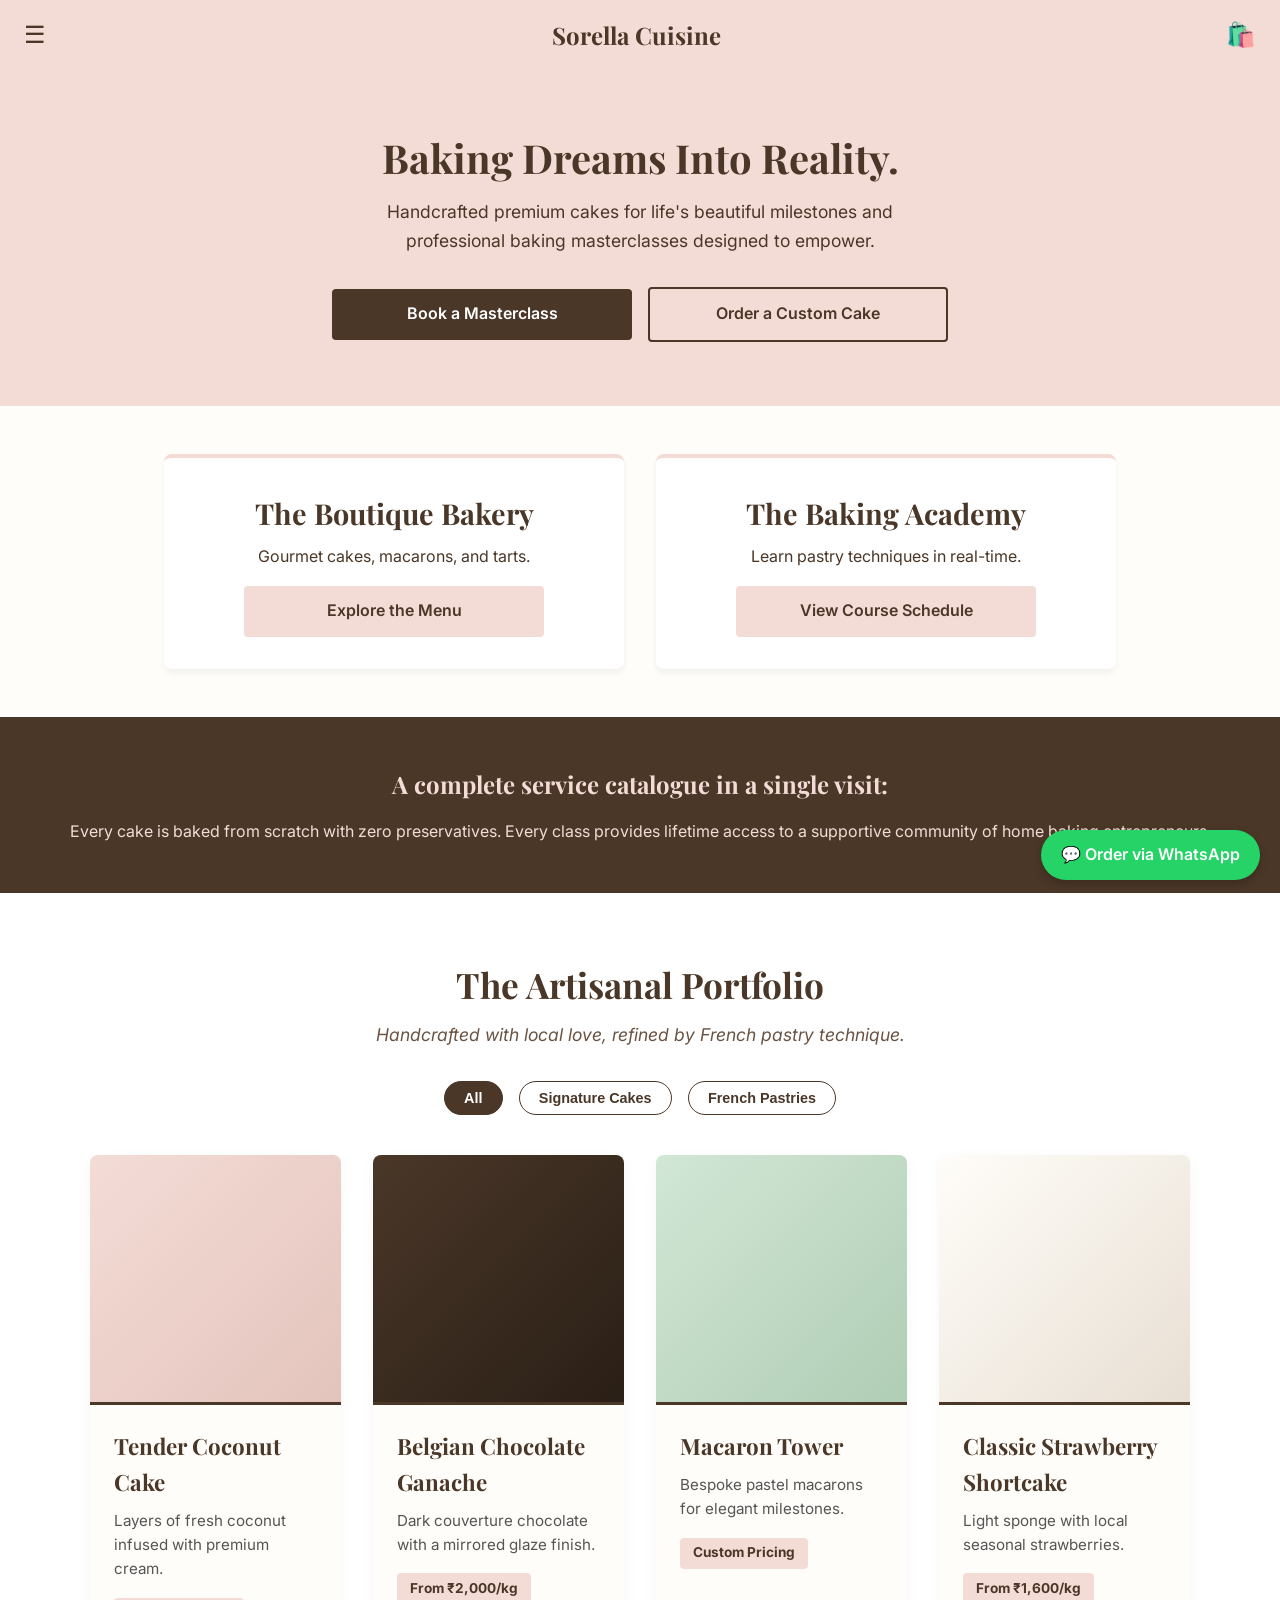
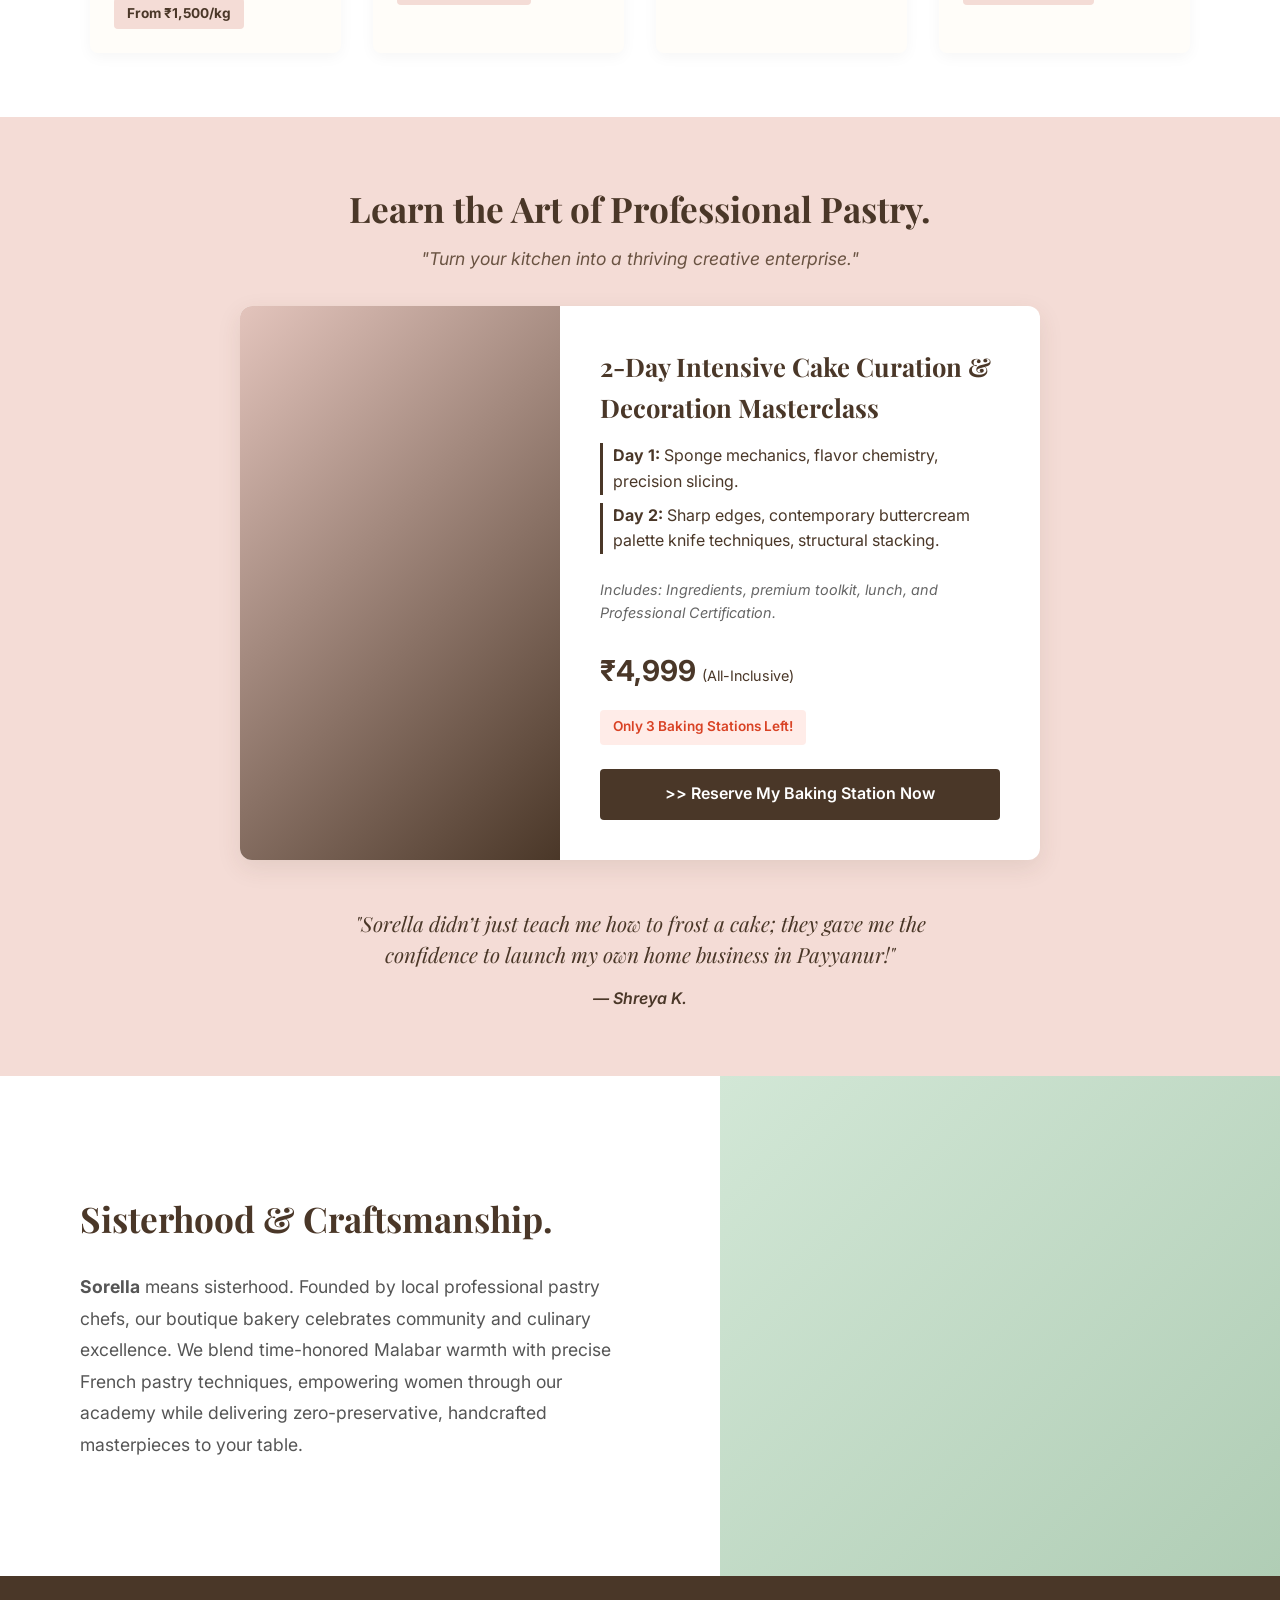
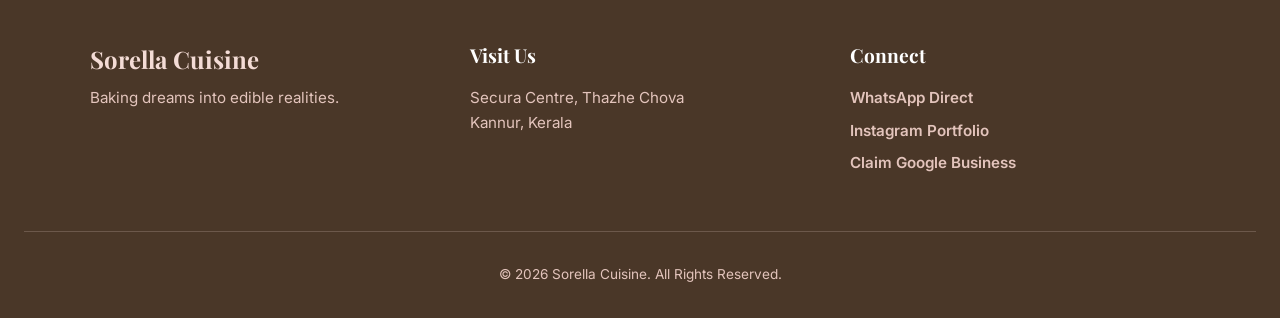
==== index.html @ dd189ff2 "Footer added MVP checkpoint" ====
<!DOCTYPE html>
<html lang="en">
<head>
    <meta charset="UTF-8">
    <meta name="viewport" content="width=device-width, initial-scale=1.0">
    <title>Sorella Cuisine | Artisanal Bakery & Baking Academy Pazhangadi</title>
    <meta name="description" content="Indulge in premium, custom-designed celebration cakes and French pastries handcrafted in Pazhangadi. Join our certified, hands-on baking masterclasses today.">
    
    <link rel="preconnect" href="https://fonts.googleapis.com">
    <link rel="preconnect" href="https://fonts.gstatic.com" crossorigin>
    <link href="https://fonts.googleapis.com/css2?family=Inter:wght@400;500&family=Playfair+Display:wght@600;700&display=swap" rel="stylesheet">
    
    <link rel="stylesheet" href="style.css">
</head>
<body>

    <header class="site-header">
        <button class="hamburger" id="mobile-menu-btn">☰</button>
        <div class="logo">Sorella Cuisine</div>
        <button class="cart-btn">🛍️</button>
    </header>

    <nav class="mobile-nav" id="mobile-nav">
        <ul>
            <li><a href="#">Home</a></li>
            <li><a href="#">The Boutique Bakery</a></li>
            <li><a href="#">The Baking Academy</a></li>
            <li><a href="#">Our Story</a></li>
            <li><a href="#">Contact</a></li>
        </ul>
    </nav>

    <section class="hero">
        <div class="hero-content">
            <h1>Baking Dreams Into Reality.</h1>
            <p>Handcrafted premium cakes for life's beautiful milestones and professional baking masterclasses designed to empower.</p>
            <div class="hero-actions">
                <a href="https://wa.me/918089119877?text=Hi%20Sorella!%20I_want_to_book_a_Masterclass." target="_blank" class="btn btn-primary">Book a Masterclass</a>
                <a href="https://wa.me/918089119877?text=Hi%20Sorella!%20I_want_to_book_a_cake." target="_blank" class="btn btn-secondary">Order a Custom Cake</a>
            </div>
        </div>
    </section>

    <section class="dual-experience">
        <div class="card bakery-card">
            <h2>The Boutique Bakery</h2>
            <p>Gourmet cakes, macarons, and tarts.</p>
            <a href="#" class="btn btn-card">Explore the Menu</a>
        </div>
        <div class="card academy-card">
            <h2>The Baking Academy</h2>
            <p>Learn pastry techniques in real-time.</p>
            <a href="#" class="btn btn-card">View Course Schedule</a>
        </div>
    </section>

    <section class="value-density">
        <h3>A complete service catalogue in a single visit:</h3>
        <p>Every cake is baked from scratch with zero preservatives. Every class provides lifetime access to a supportive community of home baking entrepreneurs.</p>
    </section>

    <section class="menu-gallery" id="menu">
        <div class="section-header">
            <h2>The Artisanal Portfolio</h2>
            <p>Handcrafted with local love, refined by French pastry technique.</p>
        </div>
        
        <div class="menu-filters">
            <button class="filter-btn active" data-filter="all">All</button>
            <button class="filter-btn" data-filter="signature">Signature Cakes</button>
            <button class="filter-btn" data-filter="pastries">French Pastries</button>
        </div>

        <div class="menu-grid">
            <div class="menu-item" data-category="signature">
                <div class="item-image signature-1"></div>
                <div class="item-details">
                    <h3>Tender Coconut Cake</h3>
                    <p>Layers of fresh coconut infused with premium cream.</p>
                    <span class="price">From ₹1,500/kg</span>
                </div>
            </div>
            <div class="menu-item" data-category="signature">
                <div class="item-image signature-2"></div>
                <div class="item-details">
                    <h3>Belgian Chocolate Ganache</h3>
                    <p>Dark couverture chocolate with a mirrored glaze finish.</p>
                    <span class="price">From ₹2,000/kg</span>
                </div>
            </div>
            <div class="menu-item" data-category="pastries">
                <div class="item-image signature-3"></div>
                <div class="item-details">
                    <h3>Macaron Tower</h3>
                    <p>Bespoke pastel macarons for elegant milestones.</p>
                    <span class="price">Custom Pricing</span>
                </div>
            </div>
            <div class="menu-item" data-category="signature">
                <div class="item-image signature-4"></div>
                <div class="item-details">
                    <h3>Classic Strawberry Shortcake</h3>
                    <p>Light sponge with local seasonal strawberries.</p>
                    <span class="price">From ₹1,600/kg</span>
                </div>
            </div>
        </div>
    </section>

    <section class="academy-registration" id="academy">
        <div class="section-header">
            <h2>Learn the Art of Professional Pastry.</h2>
            <p>"Turn your kitchen into a thriving creative enterprise."</p>
        </div>

        <div class="course-card">
            <div class="course-image"></div>
            <div class="course-content">
                <h3>2-Day Intensive Cake Curation & Decoration Masterclass</h3>
                <ul class="curriculum">
                    <li><strong>Day 1:</strong> Sponge mechanics, flavor chemistry, precision slicing.</li>
                    <li><strong>Day 2:</strong> Sharp edges, contemporary buttercream palette knife techniques, structural stacking.</li>
                </ul>
                <p class="course-includes">Includes: Ingredients, premium toolkit, lunch, and Professional Certification.</p>
                <div class="course-booking">
                    <span class="course-price">₹4,999 <small>(All-Inclusive)</small></span>
                    <span class="urgency-tag">Only 3 Baking Stations Left!</span>
                </div>
                <a href="https://wa.me/918089119877?text=Hi%20Sorella!%20I%20want%20to%20reserve%20my%20baking%20station%20for%20the%20Masterclass." target="_blank" class="btn btn-primary pulse-btn">>> Reserve My Baking Station Now</a>
            </div>
        </div>

        <div class="testimonial-block">
            <blockquote>"Sorella didn’t just teach me how to frost a cake; they gave me the confidence to launch my own home business in Payyanur!"</blockquote>
            <cite>— Shreya K.</cite>
        </div>
    </section>

    <section class="our-story" id="story">
        <div class="story-content">
            <h2>Sisterhood & Craftsmanship.</h2>
            <p><strong>Sorella</strong> means sisterhood. Founded by local professional pastry chefs, our boutique bakery celebrates community and culinary excellence. We blend time-honored Malabar warmth with precise French pastry techniques, empowering women through our academy while delivering zero-preservative, handcrafted masterpieces to your table.</p>
        </div>
        <div class="story-image"></div> 
    </section>

    <footer class="site-footer" id="contact">
        <div class="footer-grid">
            <div class="footer-brand">
                <div class="logo">Sorella Cuisine</div>
                <p>Baking dreams into edible realities.</p>
            </div>
            <div class="footer-contact">
                <h4>Visit Us</h4>
                <p>Secura Centre, Thazhe Chova<br>Kannur, Kerala</p>
            </div>
            <div class="footer-links">
                <h4>Connect</h4>
                <p><a href="https://wa.me/91XXXXXXXXXX?text=Hi%20Sorella" target="_blank">WhatsApp Direct</a></p>
                <p><a href="#">Instagram Portfolio</a></p>
                <p><a href="#">Claim Google Business</a></p>
            </div>
        </div>
        <div class="footer-bottom">
            <p>&copy; 2026 Sorella Cuisine. All Rights Reserved.</p>
        </div>
    </footer>

    <a href="https://wa.me/918089119877?text=Hello%20Sorella,%20I%20have%20an%20inquiry!" class="floating-wa" target="_blank">
    💬 Order via WhatsApp
    </a>

    <script src="script.js"></script>
</body>
</html>
---- style.css ----
/* --- CSS Variables & Reset --- */
:root {
    --blush-pink: #F4DCD6;
    --warm-cocoa: #4A3728;
    --cream-base: #FFFDF9;
    --white: #FFFFFF;
}

* {
    margin: 0;
    padding: 0;
    box-sizing: border-box;
}

body {
    font-family: 'Inter', sans-serif;
    background-color: var(--cream-base);
    color: var(--warm-cocoa);
    line-height: 1.6;
}

h1, h2, h3, .logo {
    font-family: 'Playfair Display', serif;
}

/* --- Header & Navigation --- */
.site-header {
    display: flex;
    justify-content: space-between;
    align-items: center;
    padding: 1rem 1.5rem;
    background-color: var(--blush-pink);
    color: var(--warm-cocoa);
    position: sticky;
    top: 0;
    z-index: 100;
}

.logo {
    font-size: 1.5rem;
    font-weight: 700;
}

button {
    background: none;
    border: none;
    font-size: 1.5rem;
    color: var(--warm-cocoa);
    cursor: pointer;
}

.mobile-nav {
    display: none;
    background-color: var(--cream-base);
    padding: 1rem;
    text-align: center;
}

.mobile-nav.active {
    display: block;
}

.mobile-nav ul {
    list-style: none;
}

.mobile-nav a {
    display: block;
    padding: 0.5rem 0;
    color: var(--warm-cocoa);
    text-decoration: none;
    font-weight: 500;
}

/* --- Hero Section --- */
.hero {
    background-color: var(--blush-pink);
    padding: 4rem 1.5rem;
    text-align: center;
}

.hero h1 {
    font-size: 2.5rem;
    margin-bottom: 1rem;
    line-height: 1.2;
}

.hero p {
    font-size: 1.1rem;
    margin-bottom: 2rem;
    max-width: 600px;
    margin-left: auto;
    margin-right: auto;
}

.hero-actions {
    display: flex;
    flex-direction: column;
    gap: 1rem;
    align-items: center;
}

/* --- Buttons --- */
.btn {
    padding: 0.8rem 1.5rem;
    border-radius: 4px;
    text-decoration: none;
    font-weight: 600;
    transition: all 0.3s ease;
    width: 100%;
    max-width: 300px;
}

.btn-primary {
    background-color: var(--warm-cocoa);
    color: var(--white);
}

.btn-secondary {
    background-color: transparent;
    color: var(--warm-cocoa);
    border: 2px solid var(--warm-cocoa);
}

.btn-card {
    background-color: var(--blush-pink);
    color: var(--warm-cocoa);
    display: inline-block;
    margin-top: 1rem;
}

/* --- Dual Experience Cards --- */
.dual-experience {
    padding: 3rem 1.5rem;
    display: grid;
    grid-template-columns: 1fr;
    gap: 2rem;
}

.card {
    background-color: var(--white);
    padding: 2rem;
    border-radius: 8px;
    text-align: center;
    box-shadow: 0 4px 6px rgba(0,0,0,0.05);
    border-top: 4px solid var(--blush-pink);
}

.card h2 {
    font-size: 1.8rem;
    margin-bottom: 0.5rem;
}

/* --- Value Density --- */
.value-density {
    background-color: var(--warm-cocoa);
    color: var(--blush-pink);
    padding: 3rem 1.5rem;
    text-align: center;
}

.value-density h3 {
    margin-bottom: 1rem;
    font-size: 1.5rem;
}

/* --- Footer --- */
.site-footer {
    text-align: center;
    padding: 2rem 1.5rem;
    background-color: var(--blush-pink);
    font-size: 0.9rem;
}

.site-footer a {
    color: var(--warm-cocoa);
    font-weight: 600;
}

/* --- Desktop Scaling --- */
@media (min-width: 768px) {
    .hero-actions {
        flex-direction: row;
        justify-content: center;
    }
    .dual-experience {
        grid-template-columns: 1fr 1fr;
        max-width: 1000px;
        margin: 0 auto;
    }
}

/* --- Floating WhatsApp Button --- */
.floating-wa {
    position: fixed;
    bottom: 20px;
    right: 20px;
    background-color: #25D366;
    color: var(--white);
    padding: 12px 20px;
    border-radius: 50px;
    text-decoration: none;
    font-weight: 600;
    box-shadow: 0 4px 10px rgba(0,0,0,0.2);
    z-index: 1000;
    transition: transform 0.3s ease;
}

.floating-wa:hover {
    transform: scale(1.05);
}

/* --- Artisanal Menu Gallery --- */
.menu-gallery {
    padding: 4rem 1.5rem;
    background-color: var(--white);
    text-align: center;
}

.section-header h2 {
    font-size: 2.2rem;
    color: var(--warm-cocoa);
    margin-bottom: 0.5rem;
}

.section-header p {
    font-size: 1.1rem;
    margin-bottom: 2rem;
    font-style: italic;
    color: #6a5342; /* Lighter cocoa */
}

/* --- Filter Buttons --- */
.menu-filters {
    display: flex;
    justify-content: center;
    gap: 1rem;
    margin-bottom: 2.5rem;
    flex-wrap: wrap;
}

.filter-btn {
    padding: 0.5rem 1.2rem;
    border: 1px solid var(--warm-cocoa);
    border-radius: 20px;
    background: transparent;
    font-size: 0.9rem;
    font-weight: 600;
    transition: all 0.3s ease;
}

.filter-btn.active, .filter-btn:hover {
    background-color: var(--warm-cocoa);
    color: var(--white);
}

/* --- Menu Grid --- */
.menu-grid {
    display: grid;
    grid-template-columns: 1fr;
    gap: 2rem;
    max-width: 1100px;
    margin: 0 auto;
}

.menu-item {
    background-color: var(--cream-base);
    border-radius: 8px;
    overflow: hidden;
    box-shadow: 0 4px 15px rgba(0,0,0,0.04);
    transition: transform 0.3s ease;
    text-align: left;
}

.menu-item:hover {
    transform: translateY(-5px);
}

/* Placeholder Image Blocks (To be replaced with real images later) */
.item-image {
    width: 100%;
    height: 250px;
    background-color: var(--blush-pink);
    border-bottom: 3px solid var(--warm-cocoa);
}

/* Gradient placeholders to simulate premium photography depth */
.signature-1 { background: linear-gradient(135deg, #F4DCD6, #e3c4bc); }
.signature-2 { background: linear-gradient(135deg, #4A3728, #2a1f16); }
.signature-3 { background: linear-gradient(135deg, #D2E7D6, #b0cdb5); }
.signature-4 { background: linear-gradient(135deg, #FFFDF9, #e8dfd3); }

.item-details {
    padding: 1.5rem;
}

.item-details h3 {
    font-size: 1.4rem;
    margin-bottom: 0.5rem;
}

.item-details p {
    font-size: 0.95rem;
    color: #555;
    margin-bottom: 1rem;
    min-height: 45px; /* Aligns pricing tags */
}

.price {
    display: inline-block;
    font-weight: 700;
    color: var(--warm-cocoa);
    background-color: var(--blush-pink);
    padding: 0.3rem 0.8rem;
    border-radius: 4px;
    font-size: 0.85rem;
}

/* --- Desktop Grid Scaling --- */
@media (min-width: 768px) {
    .menu-grid {
        grid-template-columns: repeat(2, 1fr);
    }
}
@media (min-width: 1024px) {
    .menu-grid {
        grid-template-columns: repeat(4, 1fr);
    }
}

/* --- Baking Academy Section --- */
.academy-registration {
    padding: 4rem 1.5rem;
    background-color: var(--blush-pink);
    text-align: center;
}

.course-card {
    background-color: var(--white);
    border-radius: 12px;
    overflow: hidden;
    max-width: 800px;
    margin: 0 auto 3rem auto;
    box-shadow: 0 8px 25px rgba(74, 55, 40, 0.1);
    text-align: left;
}

.course-image {
    width: 100%;
    height: 300px;
    background: linear-gradient(135deg, #e3c4bc, #4A3728);
}

.course-content {
    padding: 2.5rem;
}

.course-content h3 {
    font-size: 1.6rem;
    margin-bottom: 1rem;
    color: var(--warm-cocoa);
}

.curriculum {
    list-style-type: none;
    margin-bottom: 1.5rem;
}

.curriculum li {
    margin-bottom: 0.5rem;
    font-size: 1rem;
    border-left: 3px solid var(--warm-cocoa);
    padding-left: 10px;
}

.course-includes {
    font-size: 0.9rem;
    color: #666;
    margin-bottom: 1.5rem;
    font-style: italic;
}

.course-booking {
    display: flex;
    flex-wrap: wrap;
    justify-content: space-between;
    align-items: center;
    margin-bottom: 1.5rem;
    gap: 1rem;
}

.course-price {
    font-size: 1.8rem;
    font-weight: 700;
    color: var(--warm-cocoa);
}

.course-price small {
    font-size: 0.9rem;
    font-weight: 400;
}

.urgency-tag {
    background-color: #ffece8;
    color: #d94325;
    padding: 0.4rem 0.8rem;
    border-radius: 4px;
    font-weight: 600;
    font-size: 0.85rem;
}

/* Pulsing CTA Button */
.pulse-btn {
    display: block;
    text-align: center;
    max-width: 100%;
    animation: pulse 2s infinite;
}

@keyframes pulse {
    0% { transform: scale(1); box-shadow: 0 0 0 0 rgba(74, 55, 40, 0.4); }
    70% { transform: scale(1.02); box-shadow: 0 0 0 10px rgba(74, 55, 40, 0); }
    100% { transform: scale(1); box-shadow: 0 0 0 0 rgba(74, 55, 40, 0); }
}

/* Testimonial */
.testimonial-block {
    max-width: 600px;
    margin: 0 auto;
}

.testimonial-block blockquote {
    font-family: 'Playfair Display', serif;
    font-size: 1.3rem;
    font-style: italic;
    color: var(--warm-cocoa);
    margin-bottom: 1rem;
    line-height: 1.5;
}

.testimonial-block cite {
    font-weight: 600;
    font-size: 1rem;
}

/* Desktop Scaling */
@media (min-width: 768px) {
    .course-card {
        display: grid;
        grid-template-columns: 1fr 1.5fr;
    }
    .course-image {
        height: 100%;
    }
}

/* --- Our Story Section --- */
.our-story {
    display: flex;
    flex-direction: column;
    background-color: var(--white);
}

.story-content {
    padding: 4rem 1.5rem;
    text-align: center;
}

.story-content h2 {
    font-size: 2.2rem;
    color: var(--warm-cocoa);
    margin-bottom: 1.5rem;
}

.story-content p {
    font-size: 1.1rem;
    color: #555;
    max-width: 600px;
    margin: 0 auto;
    line-height: 1.8;
}

.story-image {
    width: 100%;
    height: 300px;
    /* Sage minimalist hint for contrast */
    background: linear-gradient(135deg, #D2E7D6, #b0cdb5); 
}

/* --- Smart Footer Ecosystem --- */
.site-footer {
    background-color: var(--warm-cocoa);
    color: var(--blush-pink);
    padding: 4rem 1.5rem 2rem 1.5rem;
    text-align: left;
}

.footer-grid {
    display: grid;
    grid-template-columns: 1fr;
    gap: 2.5rem;
    max-width: 1100px;
    margin: 0 auto 3rem auto;
}

.footer-brand .logo {
    color: var(--blush-pink);
    margin-bottom: 0.5rem;
}

.footer-grid h4 {
    font-family: 'Playfair Display', serif;
    font-size: 1.2rem;
    margin-bottom: 1rem;
    color: var(--white);
}

.footer-grid p, .footer-grid a {
    color: #e3c4bc;
    font-size: 0.95rem;
    text-decoration: none;
    margin-bottom: 0.5rem;
    display: block;
}

.footer-grid a:hover {
    color: var(--white);
}

.footer-bottom {
    text-align: center;
    padding-top: 2rem;
    border-top: 1px solid rgba(244, 220, 214, 0.2);
    font-size: 0.85rem;
    color: #e3c4bc;
}

/* --- Desktop Scaling --- */
@media (min-width: 768px) {
    .our-story {
        flex-direction: row;
        align-items: center;
    }
    .story-content {
        flex: 1;
        padding: 5rem;
        text-align: left;
    }
    .story-content p {
        margin: 0;
    }
    .story-image {
        flex: 1;
        height: 500px;
    }
    .footer-grid {
        grid-template-columns: repeat(3, 1fr);
    }
}
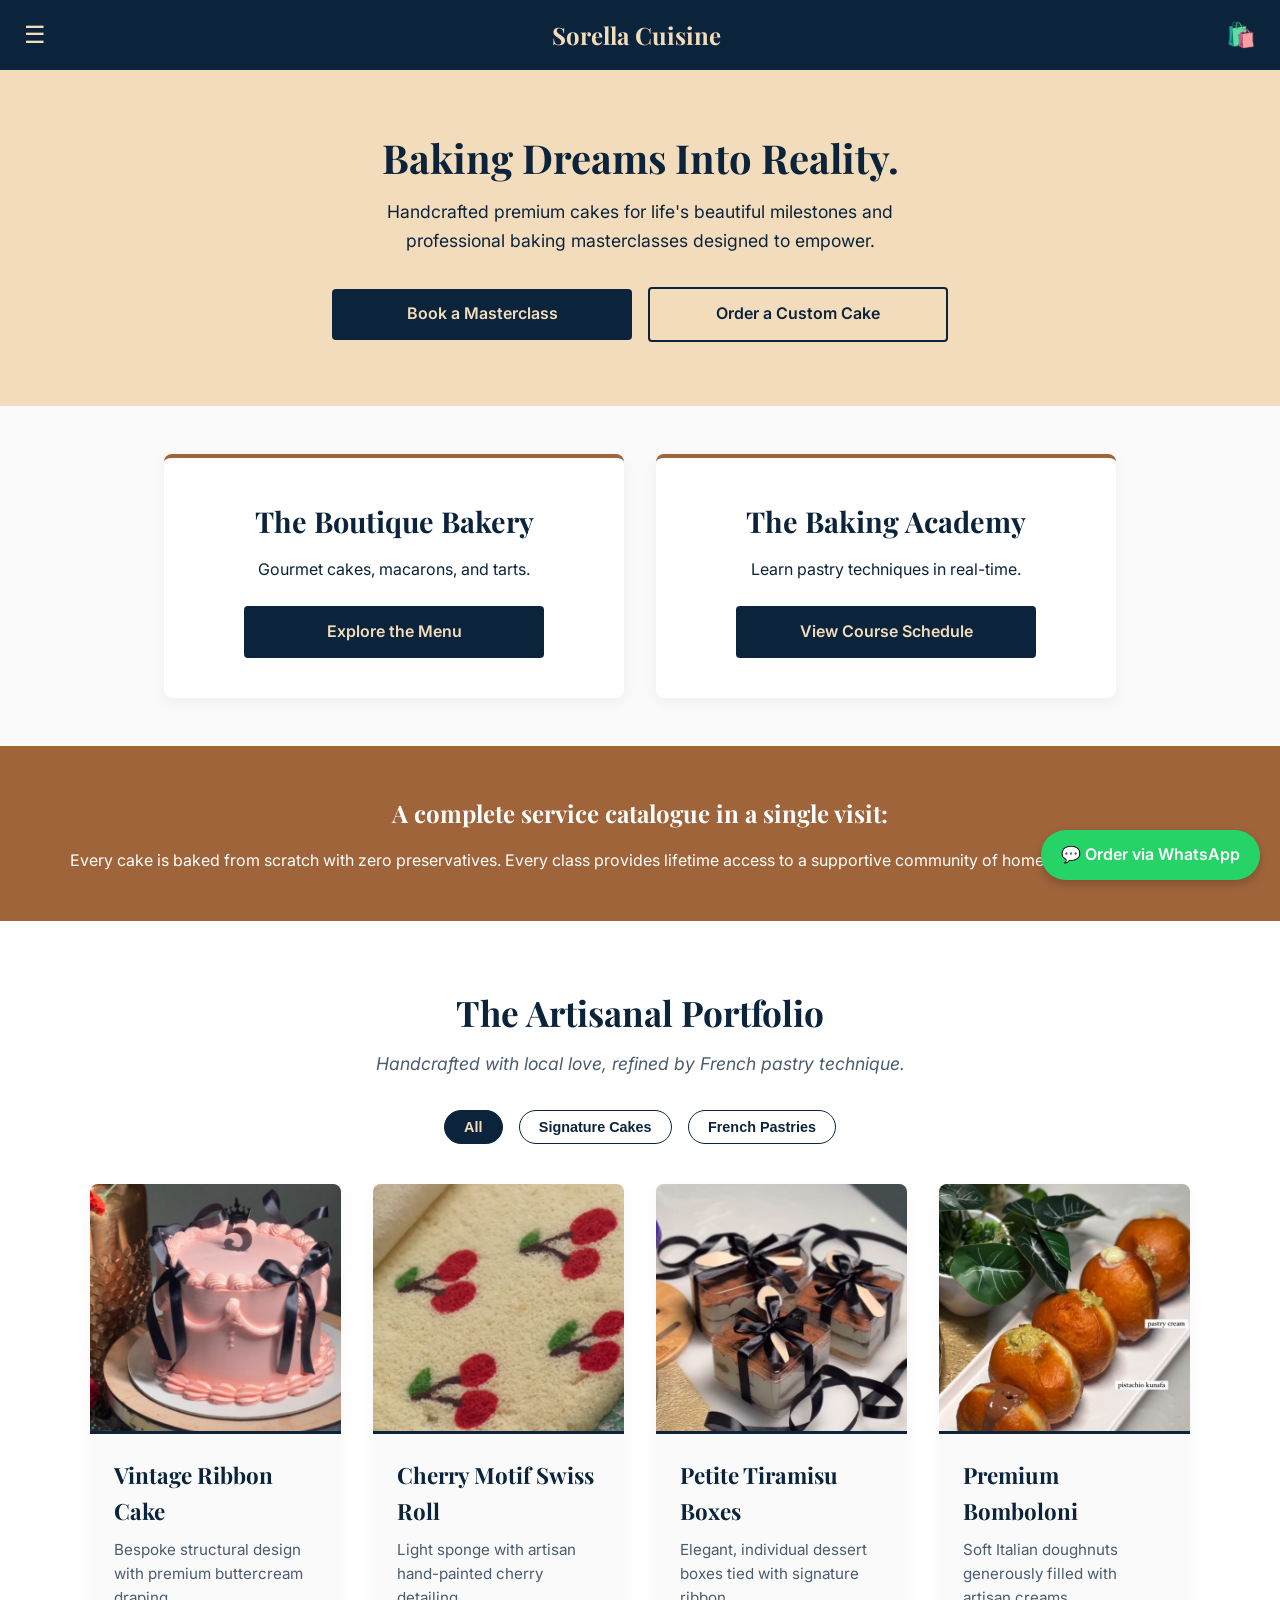
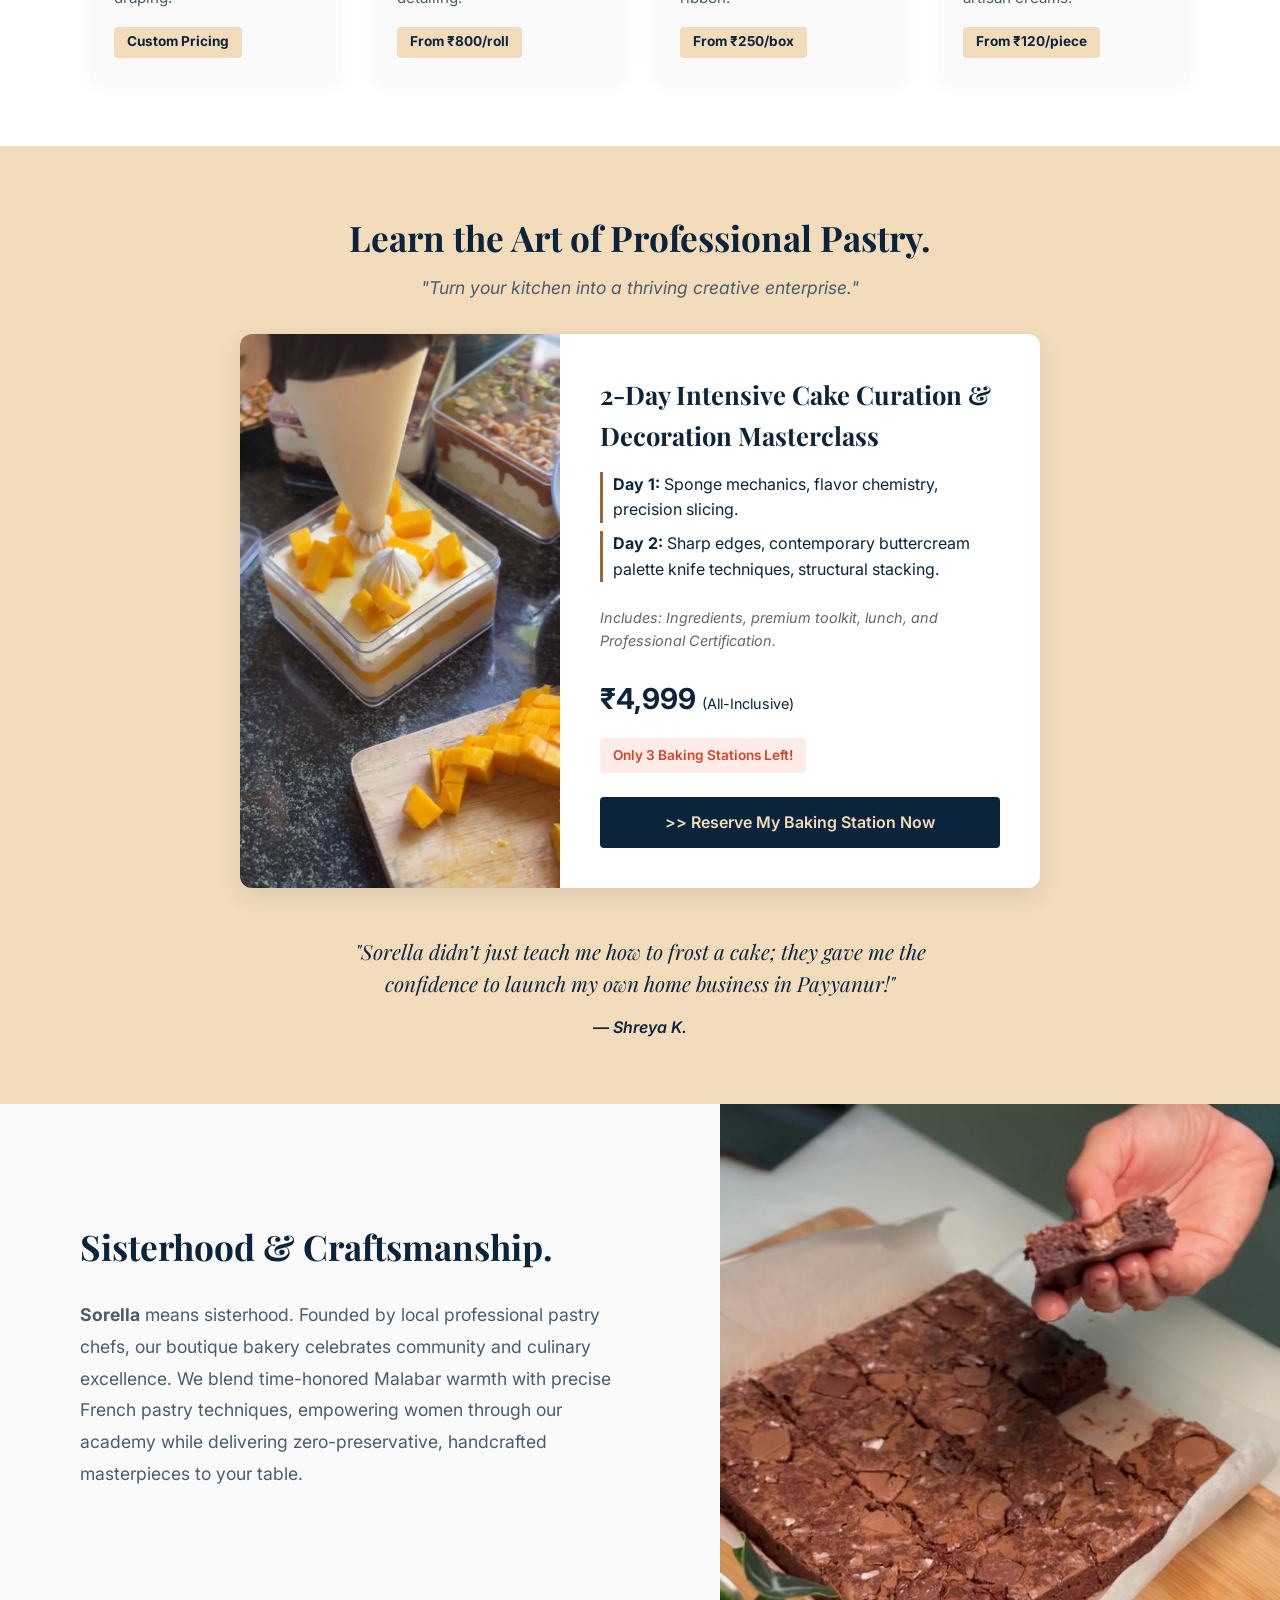
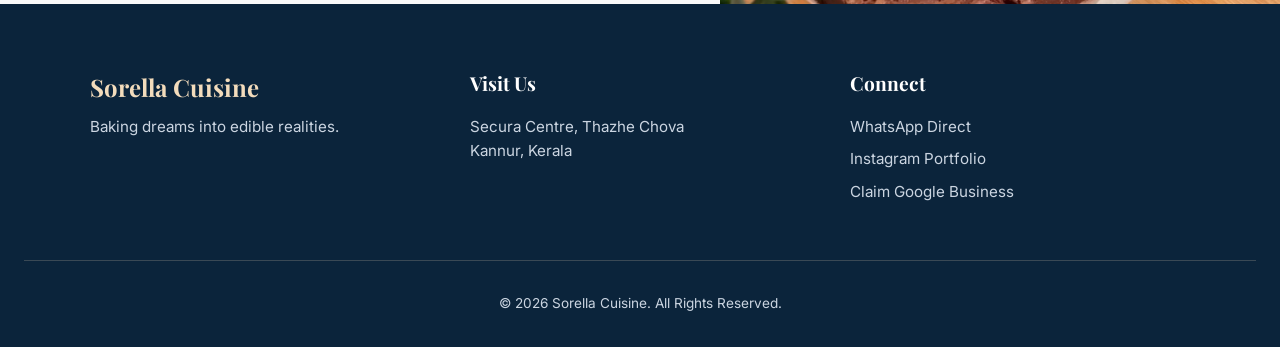
==== commit e40d66bd: "Image integration Actual images for Sorella are integrated now." ====
--- a/index.html
+++ b/index.html
@@ -75,33 +75,33 @@
             <div class="menu-item" data-category="signature">
                 <div class="item-image signature-1"></div>
                 <div class="item-details">
-                    <h3>Tender Coconut Cake</h3>
-                    <p>Layers of fresh coconut infused with premium cream.</p>
-                    <span class="price">From ₹1,500/kg</span>
+                    <h3>Vintage Ribbon Cake</h3>
+                    <p>Bespoke structural design with premium buttercream draping.</p>
+                    <span class="price">Custom Pricing</span>
                 </div>
             </div>
-            <div class="menu-item" data-category="signature">
+            <div class="menu-item" data-category="pastries">
                 <div class="item-image signature-2"></div>
                 <div class="item-details">
-                    <h3>Belgian Chocolate Ganache</h3>
-                    <p>Dark couverture chocolate with a mirrored glaze finish.</p>
-                    <span class="price">From ₹2,000/kg</span>
+                    <h3>Cherry Motif Swiss Roll</h3>
+                    <p>Light sponge with artisan hand-painted cherry detailing.</p>
+                    <span class="price">From ₹800/roll</span>
                 </div>
             </div>
             <div class="menu-item" data-category="pastries">
                 <div class="item-image signature-3"></div>
                 <div class="item-details">
-                    <h3>Macaron Tower</h3>
-                    <p>Bespoke pastel macarons for elegant milestones.</p>
-                    <span class="price">Custom Pricing</span>
+                    <h3>Petite Tiramisu Boxes</h3>
+                    <p>Elegant, individual dessert boxes tied with signature ribbon.</p>
+                    <span class="price">From ₹250/box</span>
                 </div>
             </div>
-            <div class="menu-item" data-category="signature">
+            <div class="menu-item" data-category="pastries">
                 <div class="item-image signature-4"></div>
                 <div class="item-details">
-                    <h3>Classic Strawberry Shortcake</h3>
-                    <p>Light sponge with local seasonal strawberries.</p>
-                    <span class="price">From ₹1,600/kg</span>
+                    <h3>Premium Bomboloni</h3>
+                    <p>Soft Italian doughnuts generously filled with artisan creams.</p>
+                    <span class="price">From ₹120/piece</span>
                 </div>
             </div>
         </div>
--- a/style.css
+++ b/style.css
@@ -1,9 +1,15 @@
+/* ==========================================================
+   SORELLA CUISINE - MVP STYLESHEET
+   Theme: Midnight Navy & Cream (Bespoke Brand Palette)
+   ========================================================== */
+
 /* --- CSS Variables & Reset --- */
 :root {
-    --blush-pink: #F4DCD6;
-    --warm-cocoa: #4A3728;
-    --cream-base: #FFFDF9;
+    --sorella-navy: #0B243B;   
+    --sorella-cream: #F3DCBC;  
+    --cookie-brown: #A0643B;   
     --white: #FFFFFF;
+    --off-white: #FAFAFA;
 }
 
 * {
@@ -14,13 +20,14 @@
 
 body {
     font-family: 'Inter', sans-serif;
-    background-color: var(--cream-base);
-    color: var(--warm-cocoa);
+    background-color: var(--off-white);
+    color: var(--sorella-navy);
     line-height: 1.6;
 }
 
 h1, h2, h3, .logo {
     font-family: 'Playfair Display', serif;
+    color: var(--sorella-navy);
 }
 
 /* --- Header & Navigation --- */
@@ -29,11 +36,16 @@
     justify-content: space-between;
     align-items: center;
     padding: 1rem 1.5rem;
-    background-color: var(--blush-pink);
-    color: var(--warm-cocoa);
+    background-color: var(--sorella-navy);
+    color: var(--sorella-cream);
     position: sticky;
     top: 0;
     z-index: 100;
+}
+
+.site-header .logo, 
+.site-header button {
+    color: var(--sorella-cream);
 }
 
 .logo {
@@ -45,15 +57,15 @@
     background: none;
     border: none;
     font-size: 1.5rem;
-    color: var(--warm-cocoa);
     cursor: pointer;
 }
 
 .mobile-nav {
     display: none;
-    background-color: var(--cream-base);
+    background-color: var(--off-white);
     padding: 1rem;
     text-align: center;
+    box-shadow: 0 4px 6px rgba(0,0,0,0.05);
 }
 
 .mobile-nav.active {
@@ -66,15 +78,16 @@
 
 .mobile-nav a {
     display: block;
-    padding: 0.5rem 0;
-    color: var(--warm-cocoa);
+    padding: 0.8rem 0;
+    color: var(--sorella-navy);
     text-decoration: none;
-    font-weight: 500;
+    font-weight: 600;
 }
 
 /* --- Hero Section --- */
 .hero {
-    background-color: var(--blush-pink);
+    background-color: var(--sorella-cream);
+    color: var(--sorella-navy);
     padding: 4rem 1.5rem;
     text-align: center;
 }
@@ -109,24 +122,24 @@
     transition: all 0.3s ease;
     width: 100%;
     max-width: 300px;
+    display: inline-block;
 }
 
 .btn-primary {
-    background-color: var(--warm-cocoa);
-    color: var(--white);
+    background-color: var(--sorella-navy);
+    color: var(--sorella-cream);
 }
 
 .btn-secondary {
     background-color: transparent;
-    color: var(--warm-cocoa);
-    border: 2px solid var(--warm-cocoa);
+    color: var(--sorella-navy);
+    border: 2px solid var(--sorella-navy);
 }
 
 .btn-card {
-    background-color: var(--blush-pink);
-    color: var(--warm-cocoa);
-    display: inline-block;
-    margin-top: 1rem;
+    background-color: var(--sorella-navy);
+    color: var(--sorella-cream);
+    margin-top: 1.5rem;
 }
 
 /* --- Dual Experience Cards --- */
@@ -135,26 +148,27 @@
     display: grid;
     grid-template-columns: 1fr;
     gap: 2rem;
+    background-color: var(--off-white);
 }
 
 .card {
     background-color: var(--white);
-    padding: 2rem;
+    padding: 2.5rem 1.5rem;
     border-radius: 8px;
     text-align: center;
-    box-shadow: 0 4px 6px rgba(0,0,0,0.05);
-    border-top: 4px solid var(--blush-pink);
+    box-shadow: 0 4px 15px rgba(11, 36, 59, 0.05);
+    border-top: 4px solid var(--cookie-brown);
 }
 
 .card h2 {
     font-size: 1.8rem;
-    margin-bottom: 0.5rem;
+    margin-bottom: 0.8rem;
 }
 
 /* --- Value Density --- */
 .value-density {
-    background-color: var(--warm-cocoa);
-    color: var(--blush-pink);
+    background-color: var(--cookie-brown);
+    color: var(--white);
     padding: 3rem 1.5rem;
     text-align: center;
 }
@@ -162,32 +176,310 @@
 .value-density h3 {
     margin-bottom: 1rem;
     font-size: 1.5rem;
-}
-
-/* --- Footer --- */
+    color: var(--white);
+}
+
+/* --- Artisanal Menu Gallery --- */
+.menu-gallery {
+    padding: 4rem 1.5rem;
+    background-color: var(--white);
+    text-align: center;
+}
+
+.section-header h2 {
+    font-size: 2.2rem;
+    margin-bottom: 0.5rem;
+}
+
+.section-header p {
+    font-size: 1.1rem;
+    margin-bottom: 2rem;
+    font-style: italic;
+    color: #4a5c6e;
+}
+
+/* --- Filter Buttons --- */
+.menu-filters {
+    display: flex;
+    justify-content: center;
+    gap: 1rem;
+    margin-bottom: 2.5rem;
+    flex-wrap: wrap;
+}
+
+.filter-btn {
+    padding: 0.5rem 1.2rem;
+    border: 1px solid var(--sorella-navy);
+    border-radius: 20px;
+    background: transparent;
+    font-size: 0.9rem;
+    font-weight: 600;
+    transition: all 0.3s ease;
+    color: var(--sorella-navy);
+}
+
+.filter-btn.active, .filter-btn:hover {
+    background-color: var(--sorella-navy);
+    color: var(--sorella-cream);
+}
+
+/* --- Menu Grid & Live Asset Integration --- */
+.menu-grid {
+    display: grid;
+    grid-template-columns: 1fr;
+    gap: 2rem;
+    max-width: 1100px;
+    margin: 0 auto;
+}
+
+.menu-item {
+    background-color: var(--off-white);
+    border-radius: 8px;
+    overflow: hidden;
+    box-shadow: 0 4px 15px rgba(0,0,0,0.04);
+    transition: transform 0.3s ease;
+    text-align: left;
+}
+
+.menu-item:hover {
+    transform: translateY(-5px);
+}
+
+/* Base styling for all image containers */
+.item-image, .course-image, .story-image {
+    width: 100%;
+    background-size: cover;
+    background-position: center;
+    background-repeat: no-repeat;
+    background-color: var(--sorella-cream); /* Fallback */
+}
+
+.item-image {
+    height: 250px;
+    border-bottom: 3px solid var(--sorella-navy);
+}
+
+/* Live Image Mappings from 'images' folder */
+.signature-1 { background-image: url('images/cake1.png'); }
+.signature-2 { background-image: url('images/roll.png'); }
+.signature-3 { background-image: url('images/tiramisu.png'); }
+.signature-4 { background-image: url('images/cake2.png'); }
+
+.item-details {
+    padding: 1.5rem;
+}
+
+.item-details h3 {
+    font-size: 1.4rem;
+    margin-bottom: 0.5rem;
+}
+
+.item-details p {
+    font-size: 0.95rem;
+    color: #4a5c6e;
+    margin-bottom: 1rem;
+    min-height: 45px;
+}
+
+.price {
+    display: inline-block;
+    font-weight: 700;
+    color: var(--sorella-navy);
+    background-color: var(--sorella-cream);
+    padding: 0.3rem 0.8rem;
+    border-radius: 4px;
+    font-size: 0.85rem;
+}
+
+/* --- Baking Academy Section --- */
+.academy-registration {
+    padding: 4rem 1.5rem;
+    background-color: var(--sorella-cream);
+    text-align: center;
+}
+
+.course-card {
+    background-color: var(--white);
+    border-radius: 12px;
+    overflow: hidden;
+    max-width: 800px;
+    margin: 0 auto 3rem auto;
+    box-shadow: 0 8px 25px rgba(11, 36, 59, 0.1);
+    text-align: left;
+}
+
+/* Live Academy Action Shot */
+.course-image {
+    height: 300px;
+    background-image: url('images/cake3.png'); 
+}
+
+.course-content {
+    padding: 2.5rem;
+}
+
+.course-content h3 {
+    font-size: 1.6rem;
+    margin-bottom: 1rem;
+}
+
+.curriculum {
+    list-style-type: none;
+    margin-bottom: 1.5rem;
+}
+
+.curriculum li {
+    margin-bottom: 0.5rem;
+    font-size: 1rem;
+    border-left: 3px solid var(--cookie-brown);
+    padding-left: 10px;
+}
+
+.course-includes {
+    font-size: 0.9rem;
+    color: #666;
+    margin-bottom: 1.5rem;
+    font-style: italic;
+}
+
+.course-booking {
+    display: flex;
+    flex-wrap: wrap;
+    justify-content: space-between;
+    align-items: center;
+    margin-bottom: 1.5rem;
+    gap: 1rem;
+}
+
+.course-price {
+    font-size: 1.8rem;
+    font-weight: 700;
+}
+
+.course-price small {
+    font-size: 0.9rem;
+    font-weight: 400;
+}
+
+.urgency-tag {
+    background-color: #ffece8;
+    color: #d94325;
+    padding: 0.4rem 0.8rem;
+    border-radius: 4px;
+    font-weight: 600;
+    font-size: 0.85rem;
+}
+
+/* Pulsing CTA Button */
+.pulse-btn {
+    display: block;
+    text-align: center;
+    max-width: 100%;
+    animation: pulse 2s infinite;
+}
+
+@keyframes pulse {
+    0% { transform: scale(1); box-shadow: 0 0 0 0 rgba(11, 36, 59, 0.4); }
+    70% { transform: scale(1.02); box-shadow: 0 0 0 10px rgba(11, 36, 59, 0); }
+    100% { transform: scale(1); box-shadow: 0 0 0 0 rgba(11, 36, 59, 0); }
+}
+
+/* Testimonial */
+.testimonial-block {
+    max-width: 600px;
+    margin: 0 auto;
+}
+
+.testimonial-block blockquote {
+    font-family: 'Playfair Display', serif;
+    font-size: 1.3rem;
+    font-style: italic;
+    margin-bottom: 1rem;
+    line-height: 1.5;
+}
+
+.testimonial-block cite {
+    font-weight: 600;
+    font-size: 1rem;
+}
+
+/* --- Our Story Section --- */
+.our-story {
+    display: flex;
+    flex-direction: column;
+    background-color: var(--off-white);
+}
+
+.story-content {
+    padding: 4rem 1.5rem;
+    text-align: center;
+}
+
+.story-content h2 {
+    font-size: 2.2rem;
+    margin-bottom: 1.5rem;
+}
+
+.story-content p {
+    font-size: 1.1rem;
+    color: #4a5c6e;
+    max-width: 600px;
+    margin: 0 auto;
+    line-height: 1.8;
+}
+
+/* Live Our Story Hands-on Shot */
+.story-image {
+    height: 300px;
+    background-image: url('images/brownie.png'); 
+}
+
+/* --- Smart Footer Ecosystem --- */
 .site-footer {
-    text-align: center;
-    padding: 2rem 1.5rem;
-    background-color: var(--blush-pink);
-    font-size: 0.9rem;
-}
-
-.site-footer a {
-    color: var(--warm-cocoa);
-    font-weight: 600;
-}
-
-/* --- Desktop Scaling --- */
-@media (min-width: 768px) {
-    .hero-actions {
-        flex-direction: row;
-        justify-content: center;
-    }
-    .dual-experience {
-        grid-template-columns: 1fr 1fr;
-        max-width: 1000px;
-        margin: 0 auto;
-    }
+    background-color: var(--sorella-navy);
+    color: var(--sorella-cream);
+    padding: 4rem 1.5rem 2rem 1.5rem;
+    text-align: left;
+}
+
+.footer-grid {
+    display: grid;
+    grid-template-columns: 1fr;
+    gap: 2.5rem;
+    max-width: 1100px;
+    margin: 0 auto 3rem auto;
+}
+
+.footer-brand .logo {
+    color: var(--sorella-cream);
+    margin-bottom: 0.5rem;
+}
+
+.footer-grid h4 {
+    font-family: 'Playfair Display', serif;
+    font-size: 1.2rem;
+    margin-bottom: 1rem;
+    color: var(--white);
+}
+
+.footer-grid p, .footer-grid a {
+    color: #cbd5e1;
+    font-size: 0.95rem;
+    text-decoration: none;
+    margin-bottom: 0.5rem;
+    display: block;
+}
+
+.footer-grid a:hover {
+    color: var(--sorella-cream);
+}
+
+.footer-bottom {
+    text-align: center;
+    padding-top: 2rem;
+    border-top: 1px solid rgba(243, 220, 188, 0.2);
+    font-size: 0.85rem;
+    color: #cbd5e1;
 }
 
 /* --- Floating WhatsApp Button --- */
@@ -210,241 +502,33 @@
     transform: scale(1.05);
 }
 
-/* --- Artisanal Menu Gallery --- */
-.menu-gallery {
-    padding: 4rem 1.5rem;
-    background-color: var(--white);
-    text-align: center;
-}
-
-.section-header h2 {
-    font-size: 2.2rem;
-    color: var(--warm-cocoa);
-    margin-bottom: 0.5rem;
-}
-
-.section-header p {
-    font-size: 1.1rem;
-    margin-bottom: 2rem;
-    font-style: italic;
-    color: #6a5342; /* Lighter cocoa */
-}
-
-/* --- Filter Buttons --- */
-.menu-filters {
-    display: flex;
-    justify-content: center;
-    gap: 1rem;
-    margin-bottom: 2.5rem;
-    flex-wrap: wrap;
-}
-
-.filter-btn {
-    padding: 0.5rem 1.2rem;
-    border: 1px solid var(--warm-cocoa);
-    border-radius: 20px;
-    background: transparent;
-    font-size: 0.9rem;
-    font-weight: 600;
-    transition: all 0.3s ease;
-}
-
-.filter-btn.active, .filter-btn:hover {
-    background-color: var(--warm-cocoa);
-    color: var(--white);
-}
-
-/* --- Menu Grid --- */
-.menu-grid {
-    display: grid;
-    grid-template-columns: 1fr;
-    gap: 2rem;
-    max-width: 1100px;
-    margin: 0 auto;
-}
-
-.menu-item {
-    background-color: var(--cream-base);
-    border-radius: 8px;
-    overflow: hidden;
-    box-shadow: 0 4px 15px rgba(0,0,0,0.04);
-    transition: transform 0.3s ease;
-    text-align: left;
-}
-
-.menu-item:hover {
-    transform: translateY(-5px);
-}
-
-/* Placeholder Image Blocks (To be replaced with real images later) */
-.item-image {
-    width: 100%;
-    height: 250px;
-    background-color: var(--blush-pink);
-    border-bottom: 3px solid var(--warm-cocoa);
-}
-
-/* Gradient placeholders to simulate premium photography depth */
-.signature-1 { background: linear-gradient(135deg, #F4DCD6, #e3c4bc); }
-.signature-2 { background: linear-gradient(135deg, #4A3728, #2a1f16); }
-.signature-3 { background: linear-gradient(135deg, #D2E7D6, #b0cdb5); }
-.signature-4 { background: linear-gradient(135deg, #FFFDF9, #e8dfd3); }
-
-.item-details {
-    padding: 1.5rem;
-}
-
-.item-details h3 {
-    font-size: 1.4rem;
-    margin-bottom: 0.5rem;
-}
-
-.item-details p {
-    font-size: 0.95rem;
-    color: #555;
-    margin-bottom: 1rem;
-    min-height: 45px; /* Aligns pricing tags */
-}
-
-.price {
-    display: inline-block;
-    font-weight: 700;
-    color: var(--warm-cocoa);
-    background-color: var(--blush-pink);
-    padding: 0.3rem 0.8rem;
-    border-radius: 4px;
-    font-size: 0.85rem;
-}
-
-/* --- Desktop Grid Scaling --- */
+/* --- High-End Scroll Animations --- */
+.fade-in-section {
+    opacity: 0;
+    transform: translateY(20px);
+    transition: opacity 0.8s ease-out, transform 0.8s ease-out;
+    will-change: opacity, transform;
+}
+
+.fade-in-section.is-visible {
+    opacity: 1;
+    transform: none;
+}
+
+/* --- Desktop Scaling Media Queries --- */
 @media (min-width: 768px) {
+    .hero-actions {
+        flex-direction: row;
+        justify-content: center;
+    }
+    .dual-experience {
+        grid-template-columns: 1fr 1fr;
+        max-width: 1000px;
+        margin: 0 auto;
+    }
     .menu-grid {
         grid-template-columns: repeat(2, 1fr);
     }
-}
-@media (min-width: 1024px) {
-    .menu-grid {
-        grid-template-columns: repeat(4, 1fr);
-    }
-}
-
-/* --- Baking Academy Section --- */
-.academy-registration {
-    padding: 4rem 1.5rem;
-    background-color: var(--blush-pink);
-    text-align: center;
-}
-
-.course-card {
-    background-color: var(--white);
-    border-radius: 12px;
-    overflow: hidden;
-    max-width: 800px;
-    margin: 0 auto 3rem auto;
-    box-shadow: 0 8px 25px rgba(74, 55, 40, 0.1);
-    text-align: left;
-}
-
-.course-image {
-    width: 100%;
-    height: 300px;
-    background: linear-gradient(135deg, #e3c4bc, #4A3728);
-}
-
-.course-content {
-    padding: 2.5rem;
-}
-
-.course-content h3 {
-    font-size: 1.6rem;
-    margin-bottom: 1rem;
-    color: var(--warm-cocoa);
-}
-
-.curriculum {
-    list-style-type: none;
-    margin-bottom: 1.5rem;
-}
-
-.curriculum li {
-    margin-bottom: 0.5rem;
-    font-size: 1rem;
-    border-left: 3px solid var(--warm-cocoa);
-    padding-left: 10px;
-}
-
-.course-includes {
-    font-size: 0.9rem;
-    color: #666;
-    margin-bottom: 1.5rem;
-    font-style: italic;
-}
-
-.course-booking {
-    display: flex;
-    flex-wrap: wrap;
-    justify-content: space-between;
-    align-items: center;
-    margin-bottom: 1.5rem;
-    gap: 1rem;
-}
-
-.course-price {
-    font-size: 1.8rem;
-    font-weight: 700;
-    color: var(--warm-cocoa);
-}
-
-.course-price small {
-    font-size: 0.9rem;
-    font-weight: 400;
-}
-
-.urgency-tag {
-    background-color: #ffece8;
-    color: #d94325;
-    padding: 0.4rem 0.8rem;
-    border-radius: 4px;
-    font-weight: 600;
-    font-size: 0.85rem;
-}
-
-/* Pulsing CTA Button */
-.pulse-btn {
-    display: block;
-    text-align: center;
-    max-width: 100%;
-    animation: pulse 2s infinite;
-}
-
-@keyframes pulse {
-    0% { transform: scale(1); box-shadow: 0 0 0 0 rgba(74, 55, 40, 0.4); }
-    70% { transform: scale(1.02); box-shadow: 0 0 0 10px rgba(74, 55, 40, 0); }
-    100% { transform: scale(1); box-shadow: 0 0 0 0 rgba(74, 55, 40, 0); }
-}
-
-/* Testimonial */
-.testimonial-block {
-    max-width: 600px;
-    margin: 0 auto;
-}
-
-.testimonial-block blockquote {
-    font-family: 'Playfair Display', serif;
-    font-size: 1.3rem;
-    font-style: italic;
-    color: var(--warm-cocoa);
-    margin-bottom: 1rem;
-    line-height: 1.5;
-}
-
-.testimonial-block cite {
-    font-weight: 600;
-    font-size: 1rem;
-}
-
-/* Desktop Scaling */
-@media (min-width: 768px) {
     .course-card {
         display: grid;
         grid-template-columns: 1fr 1.5fr;
@@ -452,91 +536,6 @@
     .course-image {
         height: 100%;
     }
-}
-
-/* --- Our Story Section --- */
-.our-story {
-    display: flex;
-    flex-direction: column;
-    background-color: var(--white);
-}
-
-.story-content {
-    padding: 4rem 1.5rem;
-    text-align: center;
-}
-
-.story-content h2 {
-    font-size: 2.2rem;
-    color: var(--warm-cocoa);
-    margin-bottom: 1.5rem;
-}
-
-.story-content p {
-    font-size: 1.1rem;
-    color: #555;
-    max-width: 600px;
-    margin: 0 auto;
-    line-height: 1.8;
-}
-
-.story-image {
-    width: 100%;
-    height: 300px;
-    /* Sage minimalist hint for contrast */
-    background: linear-gradient(135deg, #D2E7D6, #b0cdb5); 
-}
-
-/* --- Smart Footer Ecosystem --- */
-.site-footer {
-    background-color: var(--warm-cocoa);
-    color: var(--blush-pink);
-    padding: 4rem 1.5rem 2rem 1.5rem;
-    text-align: left;
-}
-
-.footer-grid {
-    display: grid;
-    grid-template-columns: 1fr;
-    gap: 2.5rem;
-    max-width: 1100px;
-    margin: 0 auto 3rem auto;
-}
-
-.footer-brand .logo {
-    color: var(--blush-pink);
-    margin-bottom: 0.5rem;
-}
-
-.footer-grid h4 {
-    font-family: 'Playfair Display', serif;
-    font-size: 1.2rem;
-    margin-bottom: 1rem;
-    color: var(--white);
-}
-
-.footer-grid p, .footer-grid a {
-    color: #e3c4bc;
-    font-size: 0.95rem;
-    text-decoration: none;
-    margin-bottom: 0.5rem;
-    display: block;
-}
-
-.footer-grid a:hover {
-    color: var(--white);
-}
-
-.footer-bottom {
-    text-align: center;
-    padding-top: 2rem;
-    border-top: 1px solid rgba(244, 220, 214, 0.2);
-    font-size: 0.85rem;
-    color: #e3c4bc;
-}
-
-/* --- Desktop Scaling --- */
-@media (min-width: 768px) {
     .our-story {
         flex-direction: row;
         align-items: center;
@@ -556,4 +555,10 @@
     .footer-grid {
         grid-template-columns: repeat(3, 1fr);
     }
+}
+
+@media (min-width: 1024px) {
+    .menu-grid {
+        grid-template-columns: repeat(4, 1fr);
+    }
 }
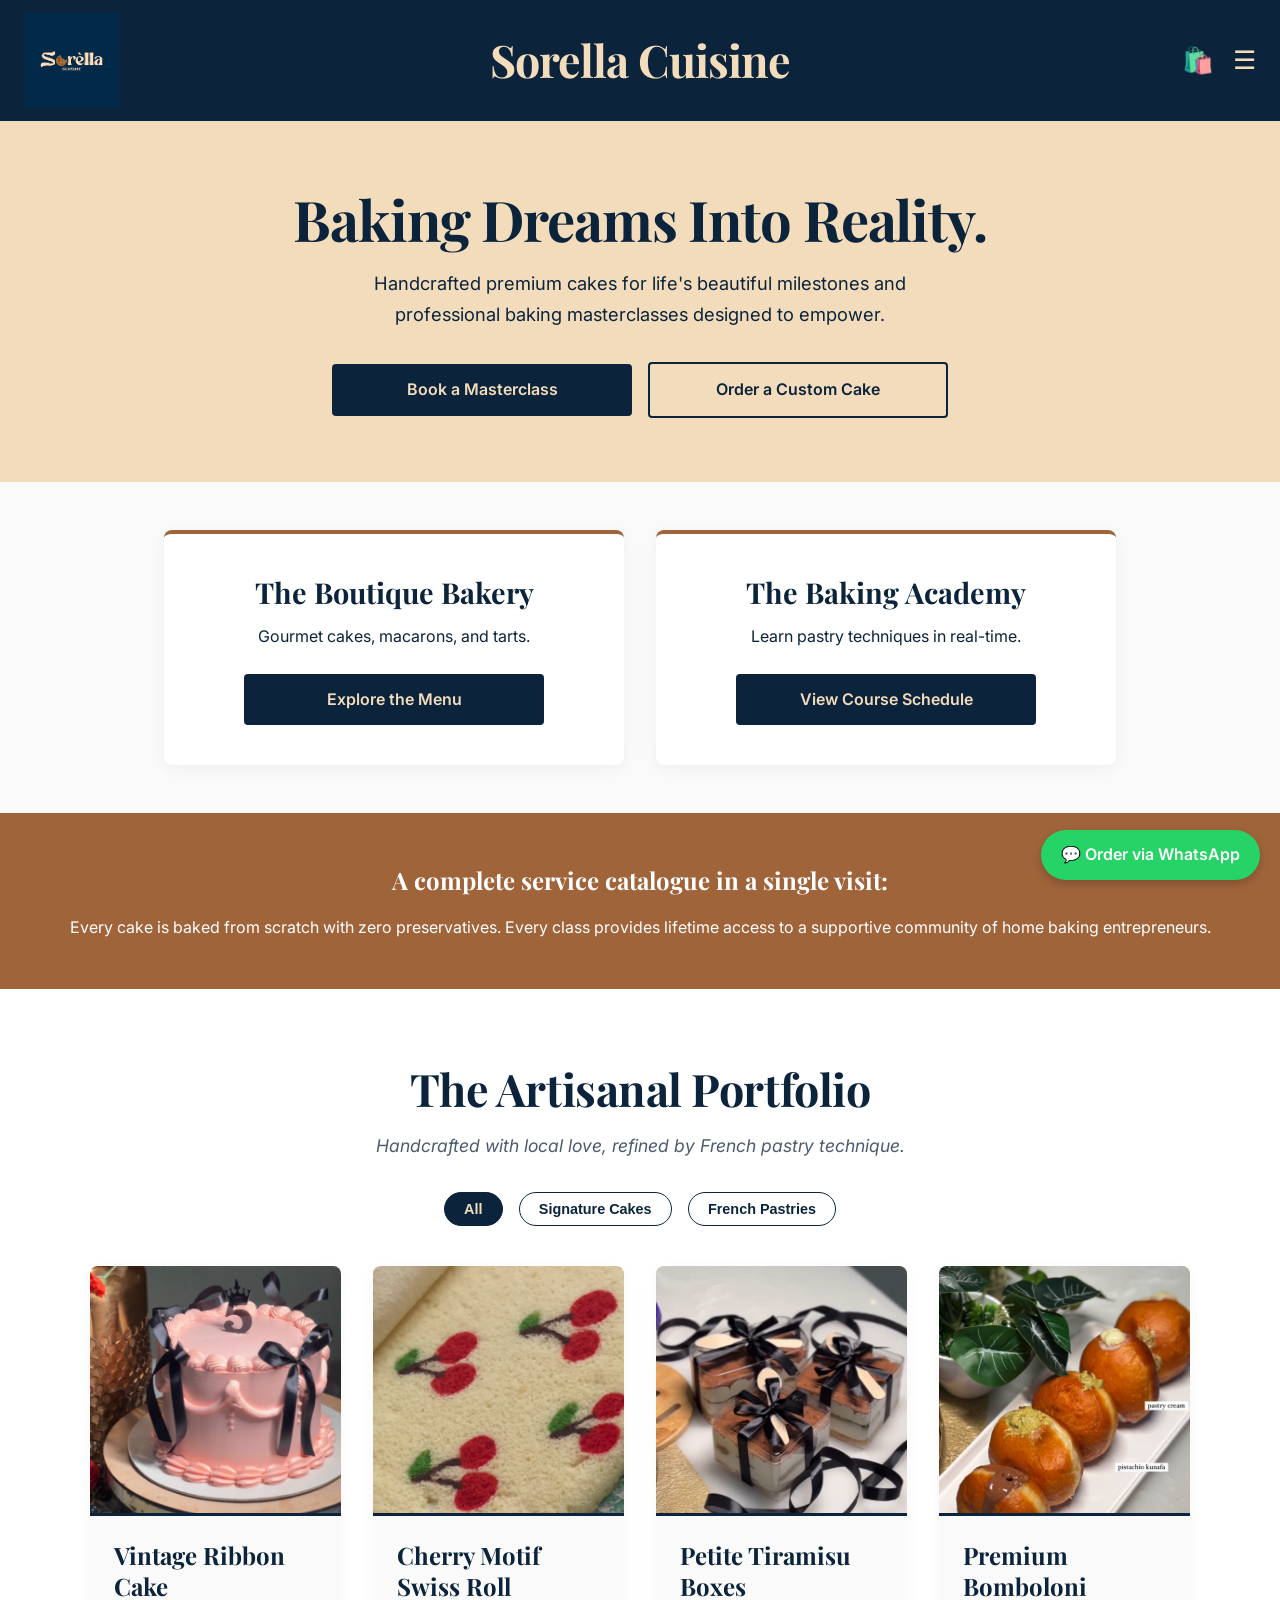
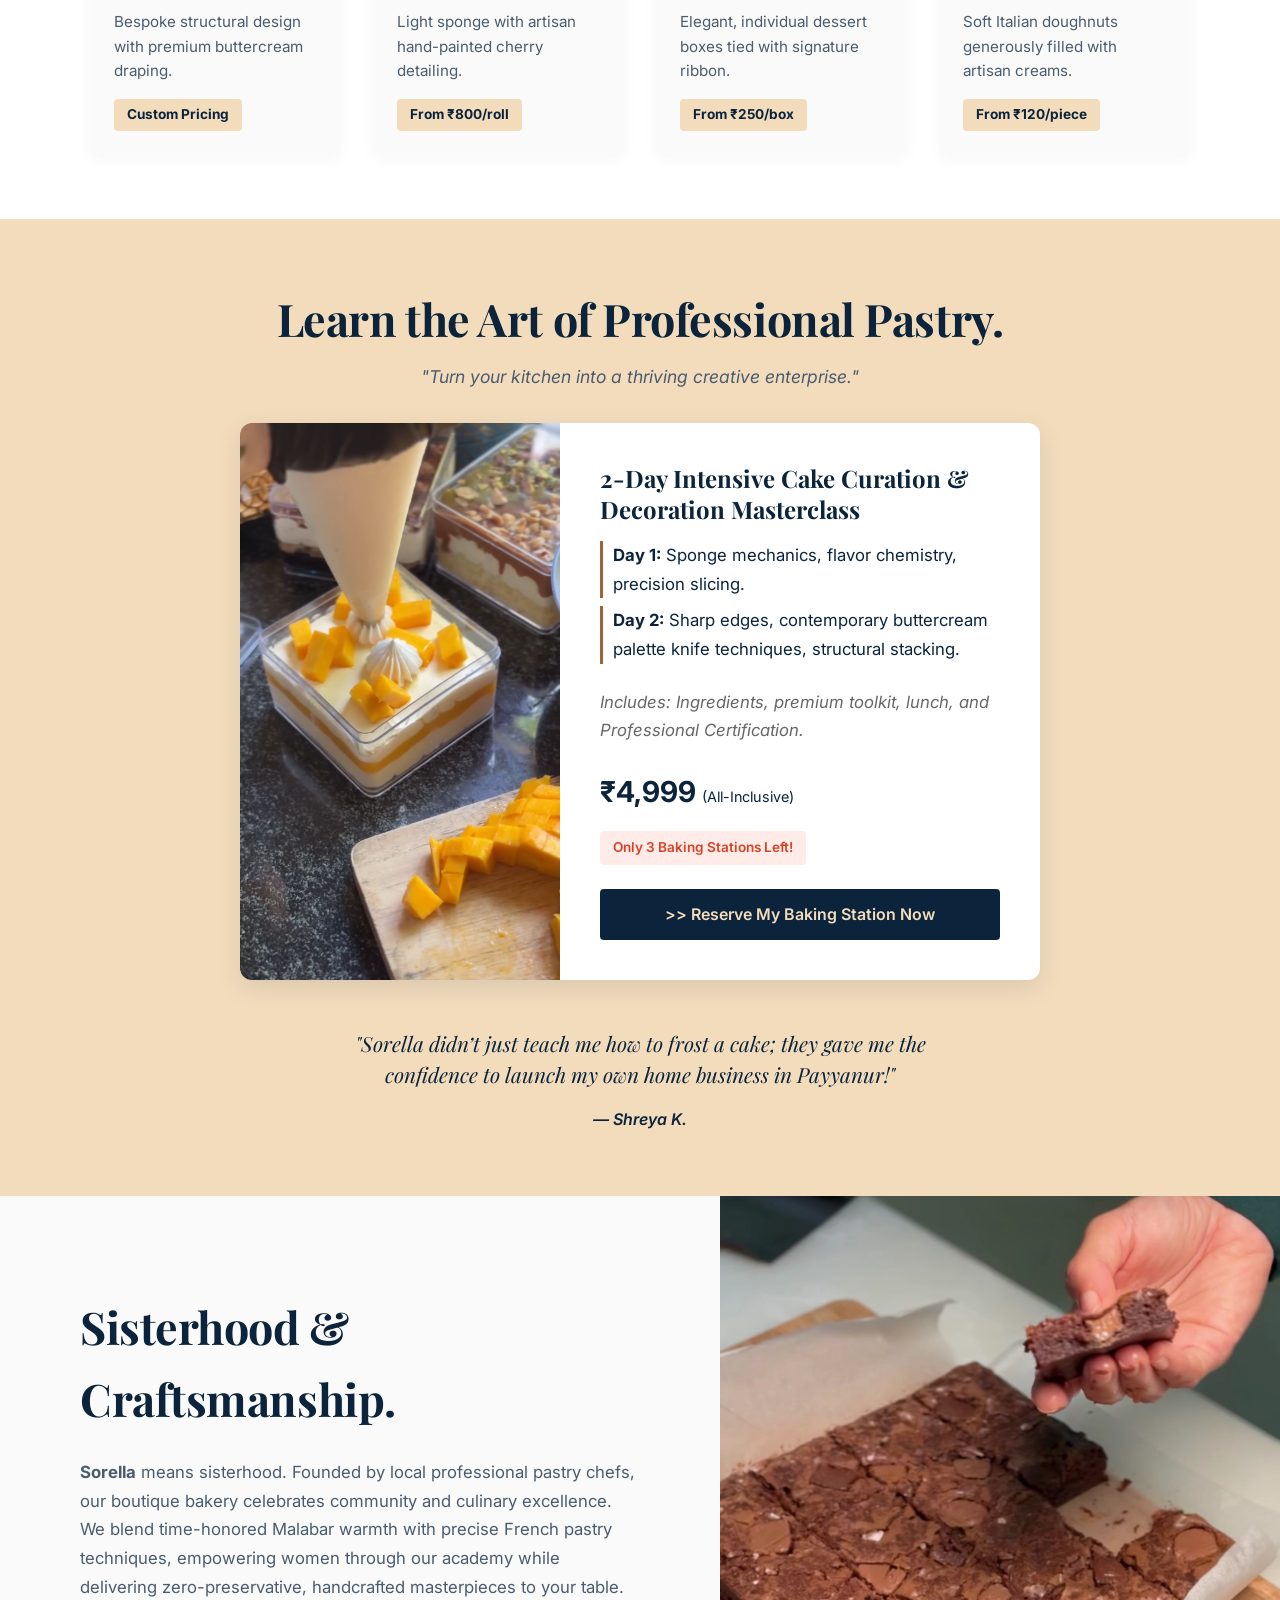
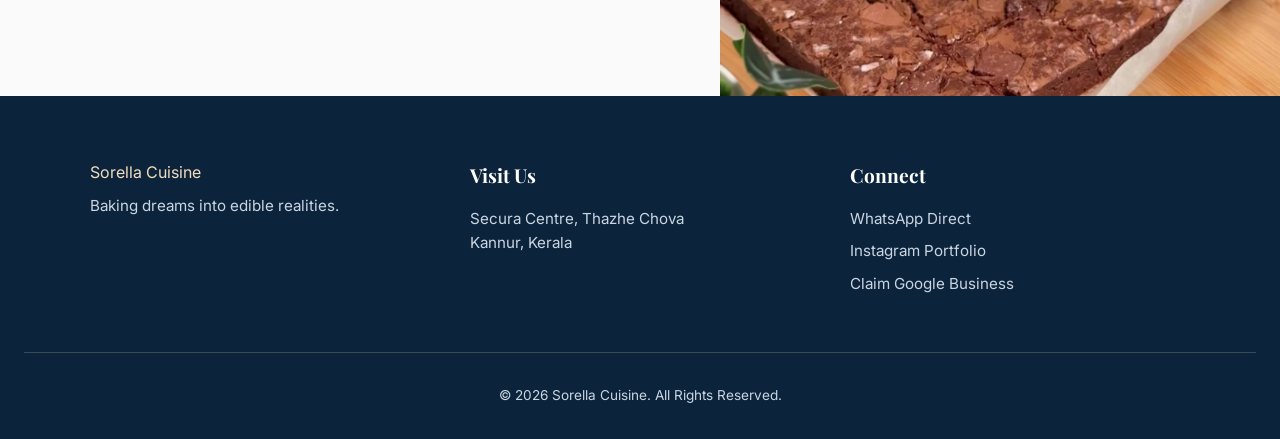
==== commit 702e3ede: "Brand identity Brand logo and format updated." ====
--- a/index.html
+++ b/index.html
@@ -15,9 +15,20 @@
 <body>
 
     <header class="site-header">
-        <button class="hamburger" id="mobile-menu-btn">☰</button>
-        <div class="logo">Sorella Cuisine</div>
-        <button class="cart-btn">🛍️</button>
+        <div class="header-left">
+            <a href="#" class="logo-link">
+                <img src="images/logo.jpg" alt="Sorella Cuisine Logo" class="brand-logo">
+            </a>
+        </div>
+        
+        <div class="header-center">
+            <span class="brand-text">Sorella Cuisine</span>
+        </div>
+        
+        <div class="header-right">
+            <button class="cart-btn">🛍️</button>
+            <button class="hamburger" id="mobile-menu-btn">☰</button>
+        </div>
     </header>
 
     <nav class="mobile-nav" id="mobile-nav">
@@ -156,8 +167,8 @@
             </div>
             <div class="footer-links">
                 <h4>Connect</h4>
-                <p><a href="https://wa.me/91XXXXXXXXXX?text=Hi%20Sorella" target="_blank">WhatsApp Direct</a></p>
-                <p><a href="#">Instagram Portfolio</a></p>
+                <p><a href="https://wa.me/918089119877?text=Hi%20Sorella" target="_blank">WhatsApp Direct</a></p>
+                <p><a href="https://www.instagram.com/sorella_cuisine/" target="_blank" rel="noopener noreferrer">Instagram Portfolio</a></p>
                 <p><a href="#">Claim Google Business</a></p>
             </div>
         </div>
--- a/style.css
+++ b/style.css
@@ -20,22 +20,23 @@
 
 body {
     font-family: 'Inter', sans-serif;
+    font-size: 16px;
     background-color: var(--off-white);
     color: var(--sorella-navy);
     line-height: 1.6;
 }
 
-h1, h2, h3, .logo {
+h1, h2, h3 {
     font-family: 'Playfair Display', serif;
     color: var(--sorella-navy);
 }
 
-/* --- Header & Navigation --- */
+/* --- Header & Navigation (Grid Architecture) --- */
 .site-header {
-    display: flex;
-    justify-content: space-between;
+    display: grid;
+    grid-template-columns: 1fr auto 1fr; /* Centers the middle column */
     align-items: center;
-    padding: 1rem 1.5rem;
+    padding: 0.8rem 1.5rem;
     background-color: var(--sorella-navy);
     color: var(--sorella-cream);
     position: sticky;
@@ -43,23 +44,55 @@
     z-index: 100;
 }
 
-.site-header .logo, 
-.site-header button {
-    color: var(--sorella-cream);
-}
-
-.logo {
-    font-size: 1.5rem;
+.header-left {
+    display: flex;
+    justify-content: flex-start;
+}
+
+.logo-link {
+    display: flex;
+    align-items: center;
+    text-decoration: none;
+}
+
+.brand-logo {
+    height: 95px;
+    width: auto;
+    object-fit: contain;
+    border-radius: 4px;
+}
+
+.header-center {
+    display: flex;
+    justify-content: center;
+    text-align: center;
+}
+
+.brand-text {
+    font-family: 'Playfair Display', serif;
+    font-size: clamp(2.8rem, 4vw, 2.4rem);
     font-weight: 700;
-}
-
-button {
+    color: var(--sorella-cream);
+    letter-spacing: -0.02em;
+    white-space: nowrap;
+}
+
+.header-right {
+    display: flex;
+    justify-content: flex-end;
+    align-items: center;
+    gap: 1.2rem;
+}
+
+.header-right button {
     background: none;
     border: none;
-    font-size: 1.5rem;
+    color: var(--sorella-cream);
+    font-size: 1.6rem;
     cursor: pointer;
 }
 
+/* --- Mobile Navigation --- */
 .mobile-nav {
     display: none;
     background-color: var(--off-white);
@@ -93,17 +126,19 @@
 }
 
 .hero h1 {
-    font-size: 2.5rem;
+    font-size: clamp(2.5rem, 5vw, 3.5rem);
     margin-bottom: 1rem;
     line-height: 1.2;
+    letter-spacing: -0.02em;
 }
 
 .hero p {
-    font-size: 1.1rem;
+    font-size: 1.15rem;
     margin-bottom: 2rem;
     max-width: 600px;
     margin-left: auto;
     margin-right: auto;
+    line-height: 1.7;
 }
 
 .hero-actions {
@@ -163,6 +198,7 @@
 .card h2 {
     font-size: 1.8rem;
     margin-bottom: 0.8rem;
+    line-height: 1.3;
 }
 
 /* --- Value Density --- */
@@ -187,8 +223,9 @@
 }
 
 .section-header h2 {
-    font-size: 2.2rem;
+    font-size: clamp(2.2rem, 4vw, 2.8rem);
     margin-bottom: 0.5rem;
+    letter-spacing: -0.01em;
 }
 
 .section-header p {
@@ -251,7 +288,7 @@
     background-size: cover;
     background-position: center;
     background-repeat: no-repeat;
-    background-color: var(--sorella-cream); /* Fallback */
+    background-color: var(--sorella-cream);
 }
 
 .item-image {
@@ -259,7 +296,7 @@
     border-bottom: 3px solid var(--sorella-navy);
 }
 
-/* Live Image Mappings from 'images' folder */
+/* Live Image Mappings */
 .signature-1 { background-image: url('images/cake1.png'); }
 .signature-2 { background-image: url('images/roll.png'); }
 .signature-3 { background-image: url('images/tiramisu.png'); }
@@ -270,8 +307,9 @@
 }
 
 .item-details h3 {
-    font-size: 1.4rem;
+    font-size: 1.5rem;
     margin-bottom: 0.5rem;
+    line-height: 1.3;
 }
 
 .item-details p {
@@ -308,7 +346,6 @@
     text-align: left;
 }
 
-/* Live Academy Action Shot */
 .course-image {
     height: 300px;
     background-image: url('images/cake3.png'); 
@@ -319,8 +356,9 @@
 }
 
 .course-content h3 {
-    font-size: 1.6rem;
+    font-size: 1.5rem;
     margin-bottom: 1rem;
+    line-height: 1.3;
 }
 
 .curriculum {
@@ -329,14 +367,16 @@
 }
 
 .curriculum li {
+    font-size: 1.05rem;
+    line-height: 1.7;
     margin-bottom: 0.5rem;
-    font-size: 1rem;
     border-left: 3px solid var(--cookie-brown);
     padding-left: 10px;
 }
 
 .course-includes {
-    font-size: 0.9rem;
+    font-size: 1.05rem;
+    line-height: 1.7;
     color: #666;
     margin-bottom: 1.5rem;
     font-style: italic;
@@ -416,19 +456,19 @@
 }
 
 .story-content h2 {
-    font-size: 2.2rem;
+    font-size: clamp(2.2rem, 4vw, 2.8rem);
     margin-bottom: 1.5rem;
+    letter-spacing: -0.01em;
 }
 
 .story-content p {
-    font-size: 1.1rem;
+    font-size: 1.05rem;
+    line-height: 1.7;
     color: #4a5c6e;
     max-width: 600px;
     margin: 0 auto;
-    line-height: 1.8;
-}
-
-/* Live Our Story Hands-on Shot */
+}
+
 .story-image {
     height: 300px;
     background-image: url('images/brownie.png'); 
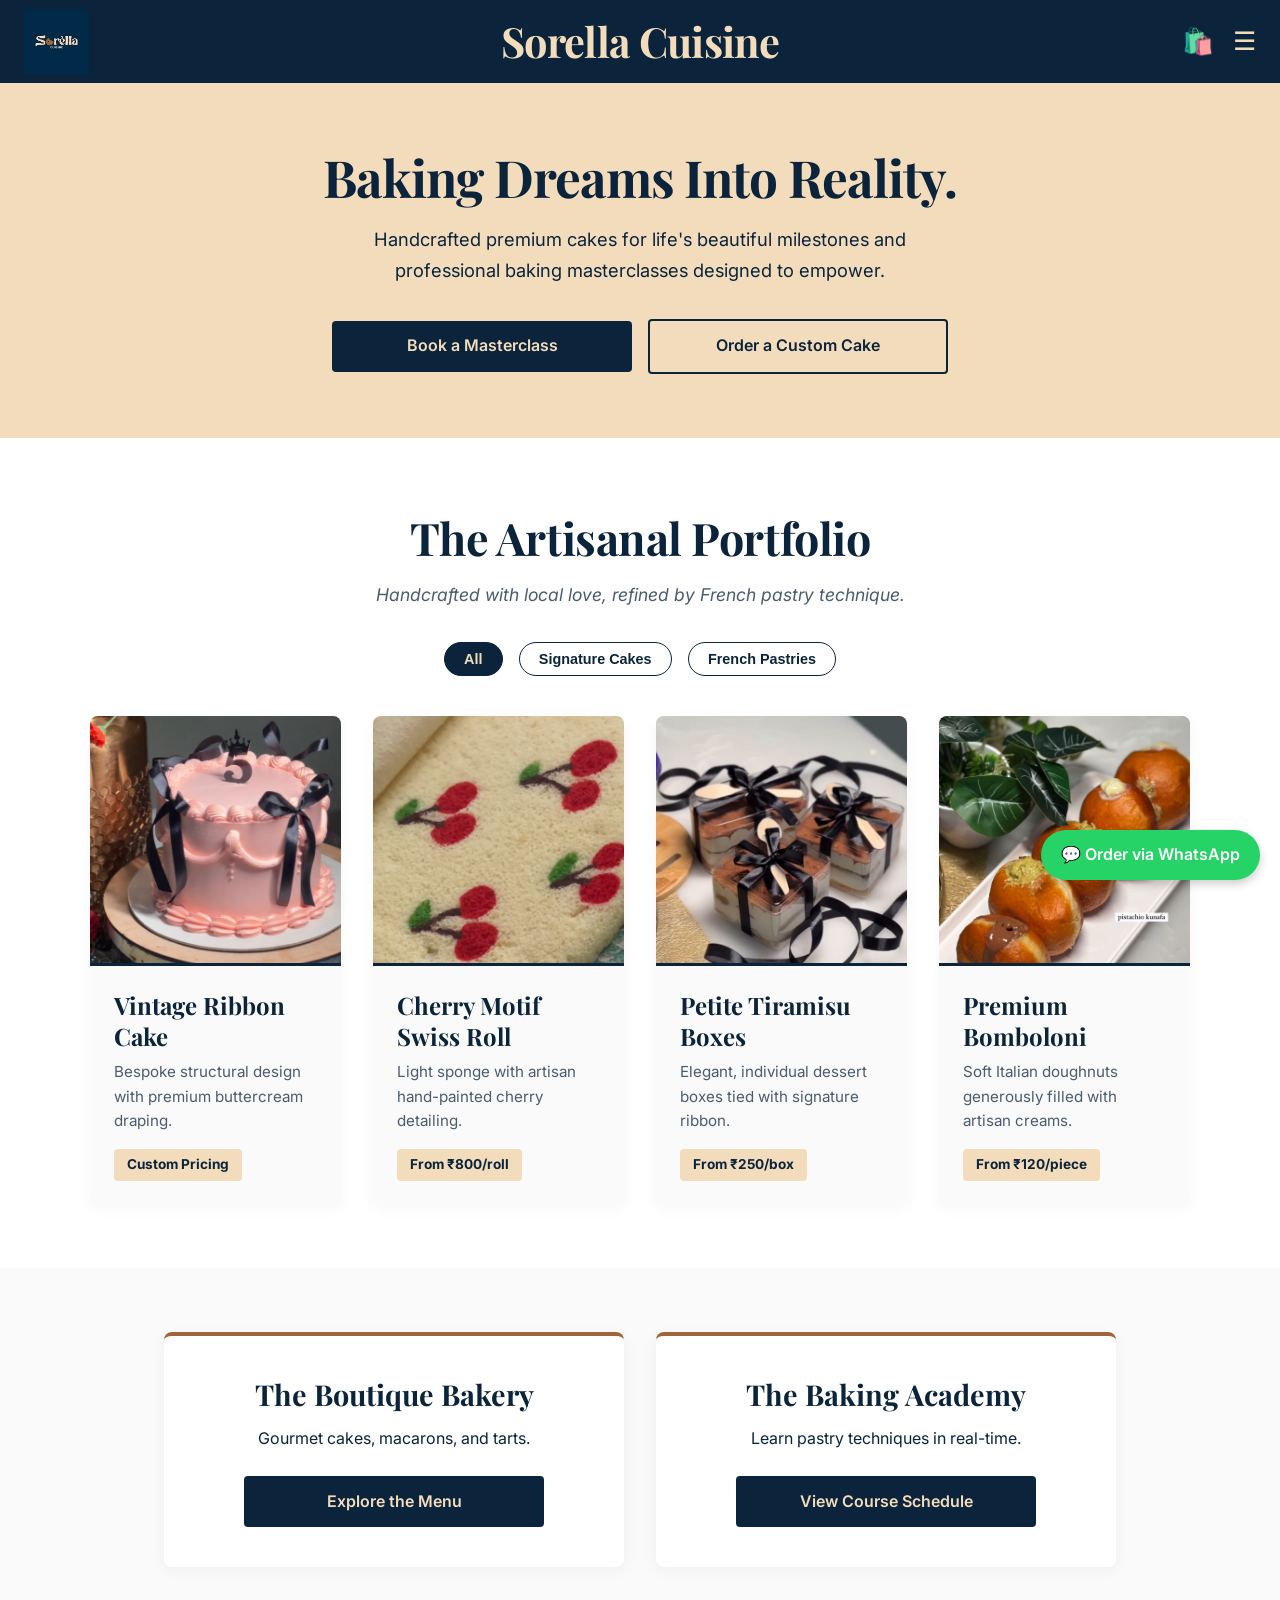
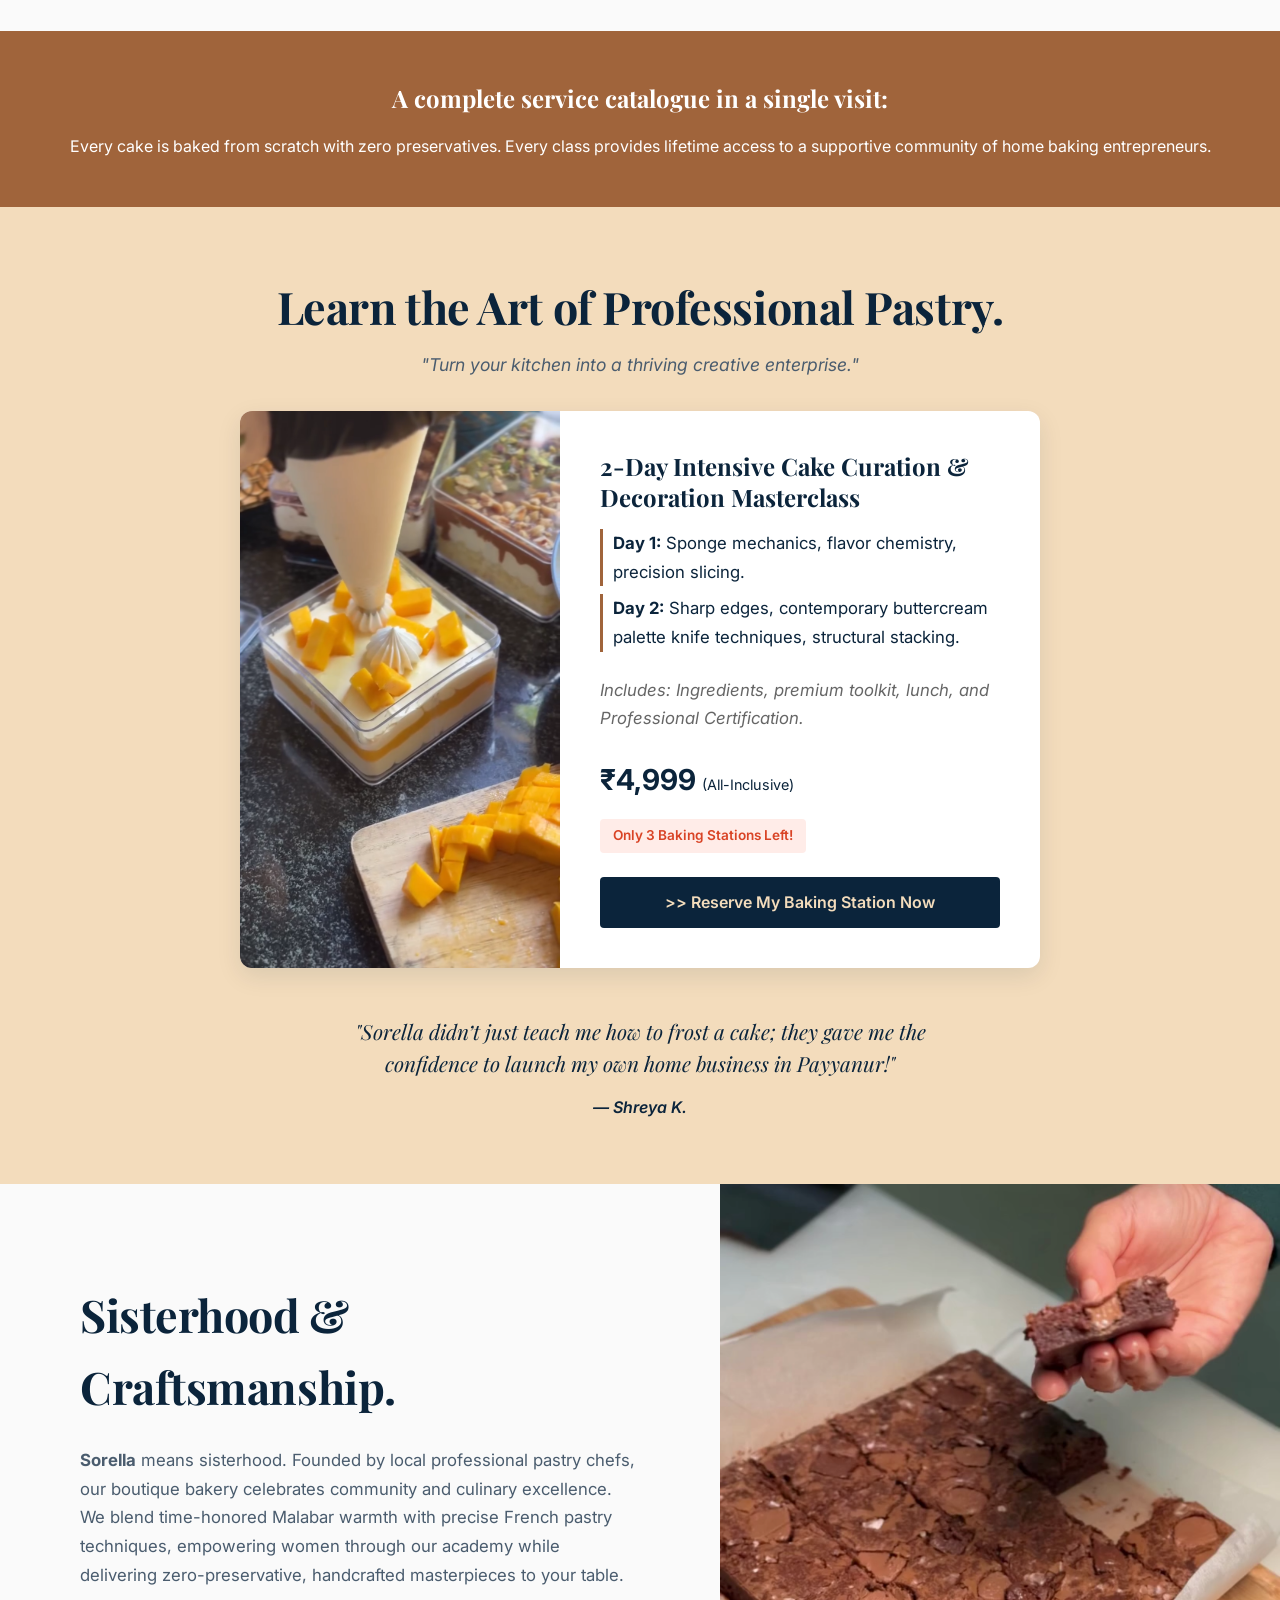
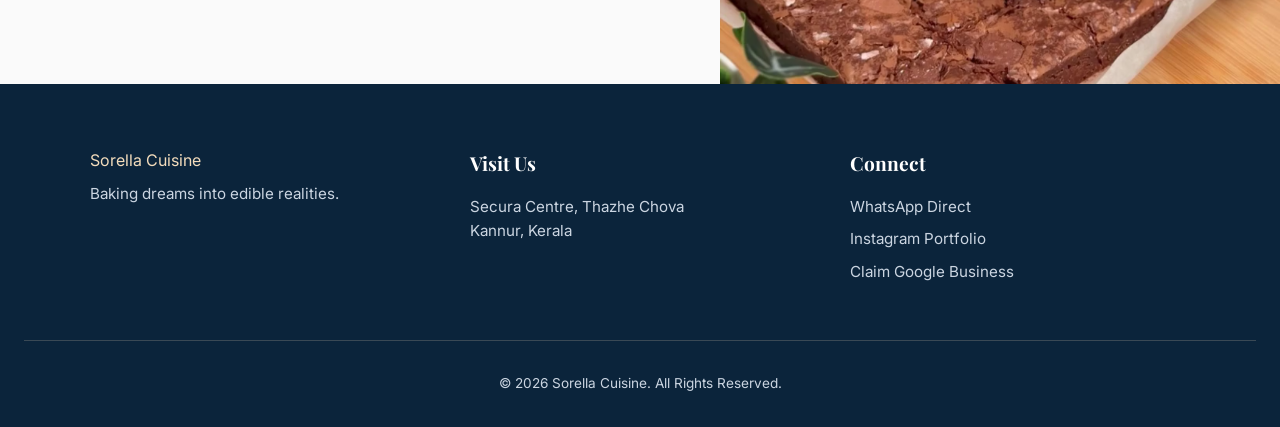
==== commit 1fe422cb: "Sections rearranged Done" ====
--- a/index.html
+++ b/index.html
@@ -34,10 +34,10 @@
     <nav class="mobile-nav" id="mobile-nav">
         <ul>
             <li><a href="#">Home</a></li>
-            <li><a href="#">The Boutique Bakery</a></li>
-            <li><a href="#">The Baking Academy</a></li>
-            <li><a href="#">Our Story</a></li>
-            <li><a href="#">Contact</a></li>
+            <li><a href="#menu">The Boutique Bakery</a></li>
+            <li><a href="#academy">The Baking Academy</a></li>
+            <li><a href="#story">Our Story</a></li>
+            <li><a href="#contact">Contact</a></li>
         </ul>
     </nav>
 
@@ -50,24 +50,6 @@
                 <a href="https://wa.me/918089119877?text=Hi%20Sorella!%20I_want_to_book_a_cake." target="_blank" class="btn btn-secondary">Order a Custom Cake</a>
             </div>
         </div>
-    </section>
-
-    <section class="dual-experience">
-        <div class="card bakery-card">
-            <h2>The Boutique Bakery</h2>
-            <p>Gourmet cakes, macarons, and tarts.</p>
-            <a href="#" class="btn btn-card">Explore the Menu</a>
-        </div>
-        <div class="card academy-card">
-            <h2>The Baking Academy</h2>
-            <p>Learn pastry techniques in real-time.</p>
-            <a href="#" class="btn btn-card">View Course Schedule</a>
-        </div>
-    </section>
-
-    <section class="value-density">
-        <h3>A complete service catalogue in a single visit:</h3>
-        <p>Every cake is baked from scratch with zero preservatives. Every class provides lifetime access to a supportive community of home baking entrepreneurs.</p>
     </section>
 
     <section class="menu-gallery" id="menu">
@@ -116,6 +98,24 @@
                 </div>
             </div>
         </div>
+    </section>
+
+    <section class="dual-experience">
+        <div class="card bakery-card">
+            <h2>The Boutique Bakery</h2>
+            <p>Gourmet cakes, macarons, and tarts.</p>
+            <a href="#menu" class="btn btn-card">Explore the Menu</a>
+        </div>
+        <div class="card academy-card">
+            <h2>The Baking Academy</h2>
+            <p>Learn pastry techniques in real-time.</p>
+            <a href="#academy" class="btn btn-card">View Course Schedule</a>
+        </div>
+    </section>
+
+    <section class="value-density">
+        <h3>A complete service catalogue in a single visit:</h3>
+        <p>Every cake is baked from scratch with zero preservatives. Every class provides lifetime access to a supportive community of home baking entrepreneurs.</p>
     </section>
 
     <section class="academy-registration" id="academy">
--- a/style.css
+++ b/style.css
@@ -34,9 +34,9 @@
 /* --- Header & Navigation (Grid Architecture) --- */
 .site-header {
     display: grid;
-    grid-template-columns: 1fr auto 1fr; /* Centers the middle column */
+    grid-template-columns: 1fr auto 1fr; 
     align-items: center;
-    padding: 0.8rem 1.5rem;
+    padding: 0.5rem 1.5rem; /* Tighter padding for perfect logo alignment */
     background-color: var(--sorella-navy);
     color: var(--sorella-cream);
     position: sticky;
@@ -47,6 +47,7 @@
 .header-left {
     display: flex;
     justify-content: flex-start;
+    align-items: center;
 }
 
 .logo-link {
@@ -56,7 +57,7 @@
 }
 
 .brand-logo {
-    height: 95px;
+    height: 65px; /* Aligned beautifully with the ribbon scale */
     width: auto;
     object-fit: contain;
     border-radius: 4px;
@@ -70,7 +71,7 @@
 
 .brand-text {
     font-family: 'Playfair Display', serif;
-    font-size: clamp(2.8rem, 4vw, 2.4rem);
+    font-size: clamp(1.8rem, 4vw, 2.6rem); /* Fixed clamping bug */
     font-weight: 700;
     color: var(--sorella-cream);
     letter-spacing: -0.02em;
@@ -126,7 +127,7 @@
 }
 
 .hero h1 {
-    font-size: clamp(2.5rem, 5vw, 3.5rem);
+    font-size: clamp(2.2rem, 5vw, 3.2rem);
     margin-bottom: 1rem;
     line-height: 1.2;
     letter-spacing: -0.02em;
@@ -179,7 +180,7 @@
 
 /* --- Dual Experience Cards --- */
 .dual-experience {
-    padding: 3rem 1.5rem;
+    padding: 4rem 1.5rem;
     display: grid;
     grid-template-columns: 1fr;
     gap: 2rem;
@@ -282,7 +283,6 @@
     transform: translateY(-5px);
 }
 
-/* Base styling for all image containers */
 .item-image, .course-image, .story-image {
     width: 100%;
     background-size: cover;
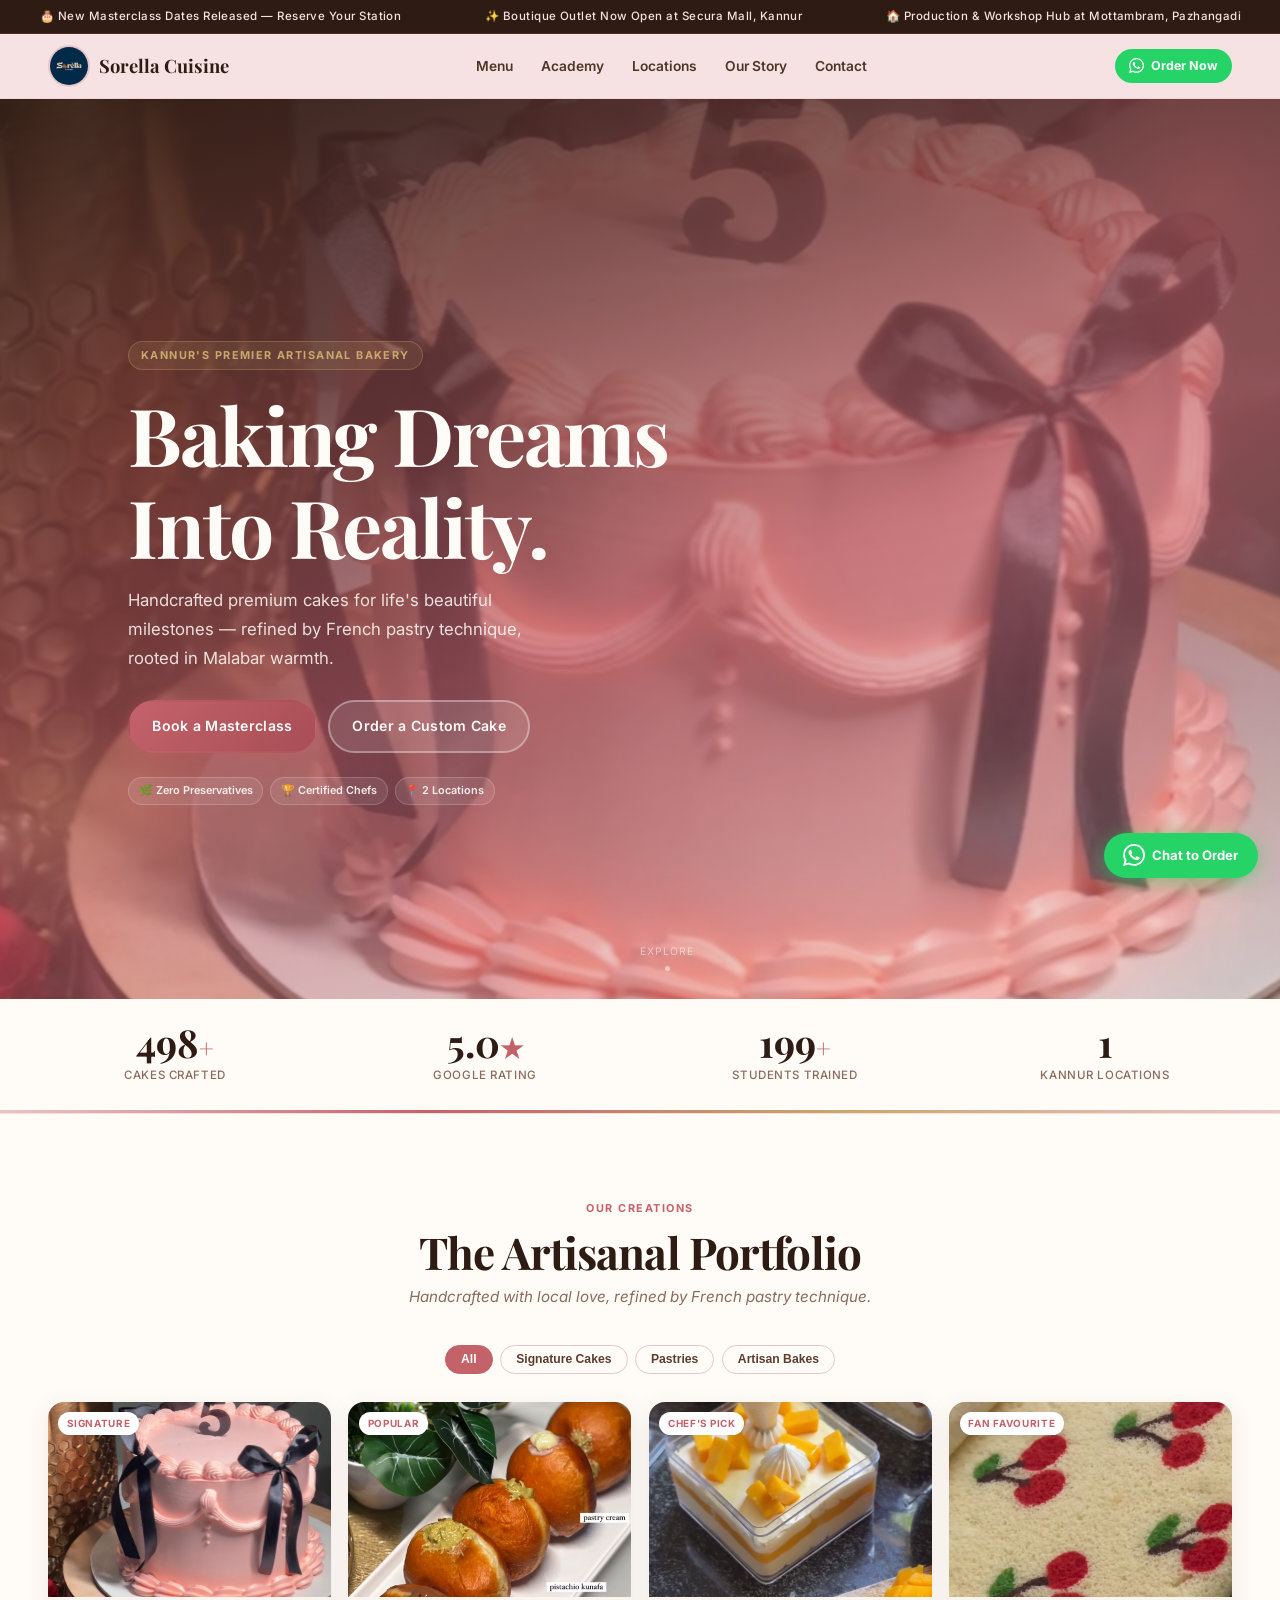
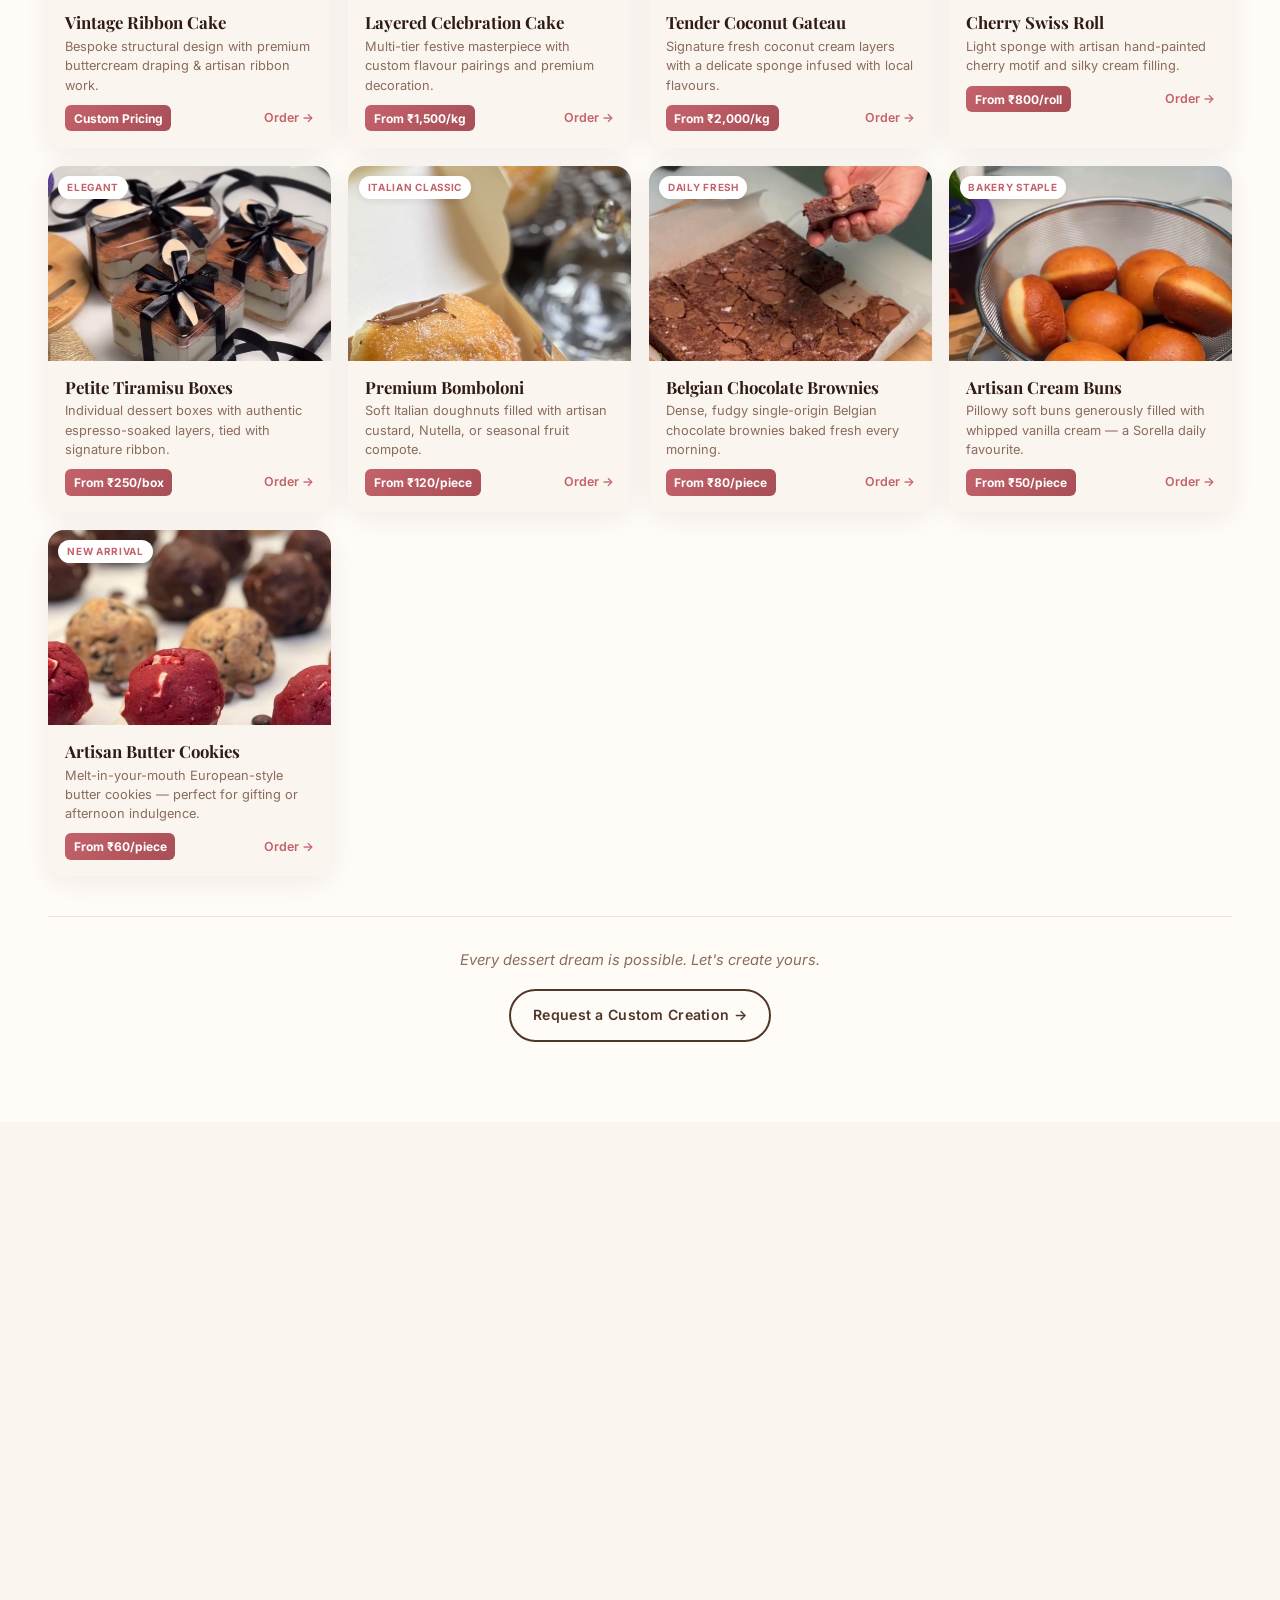
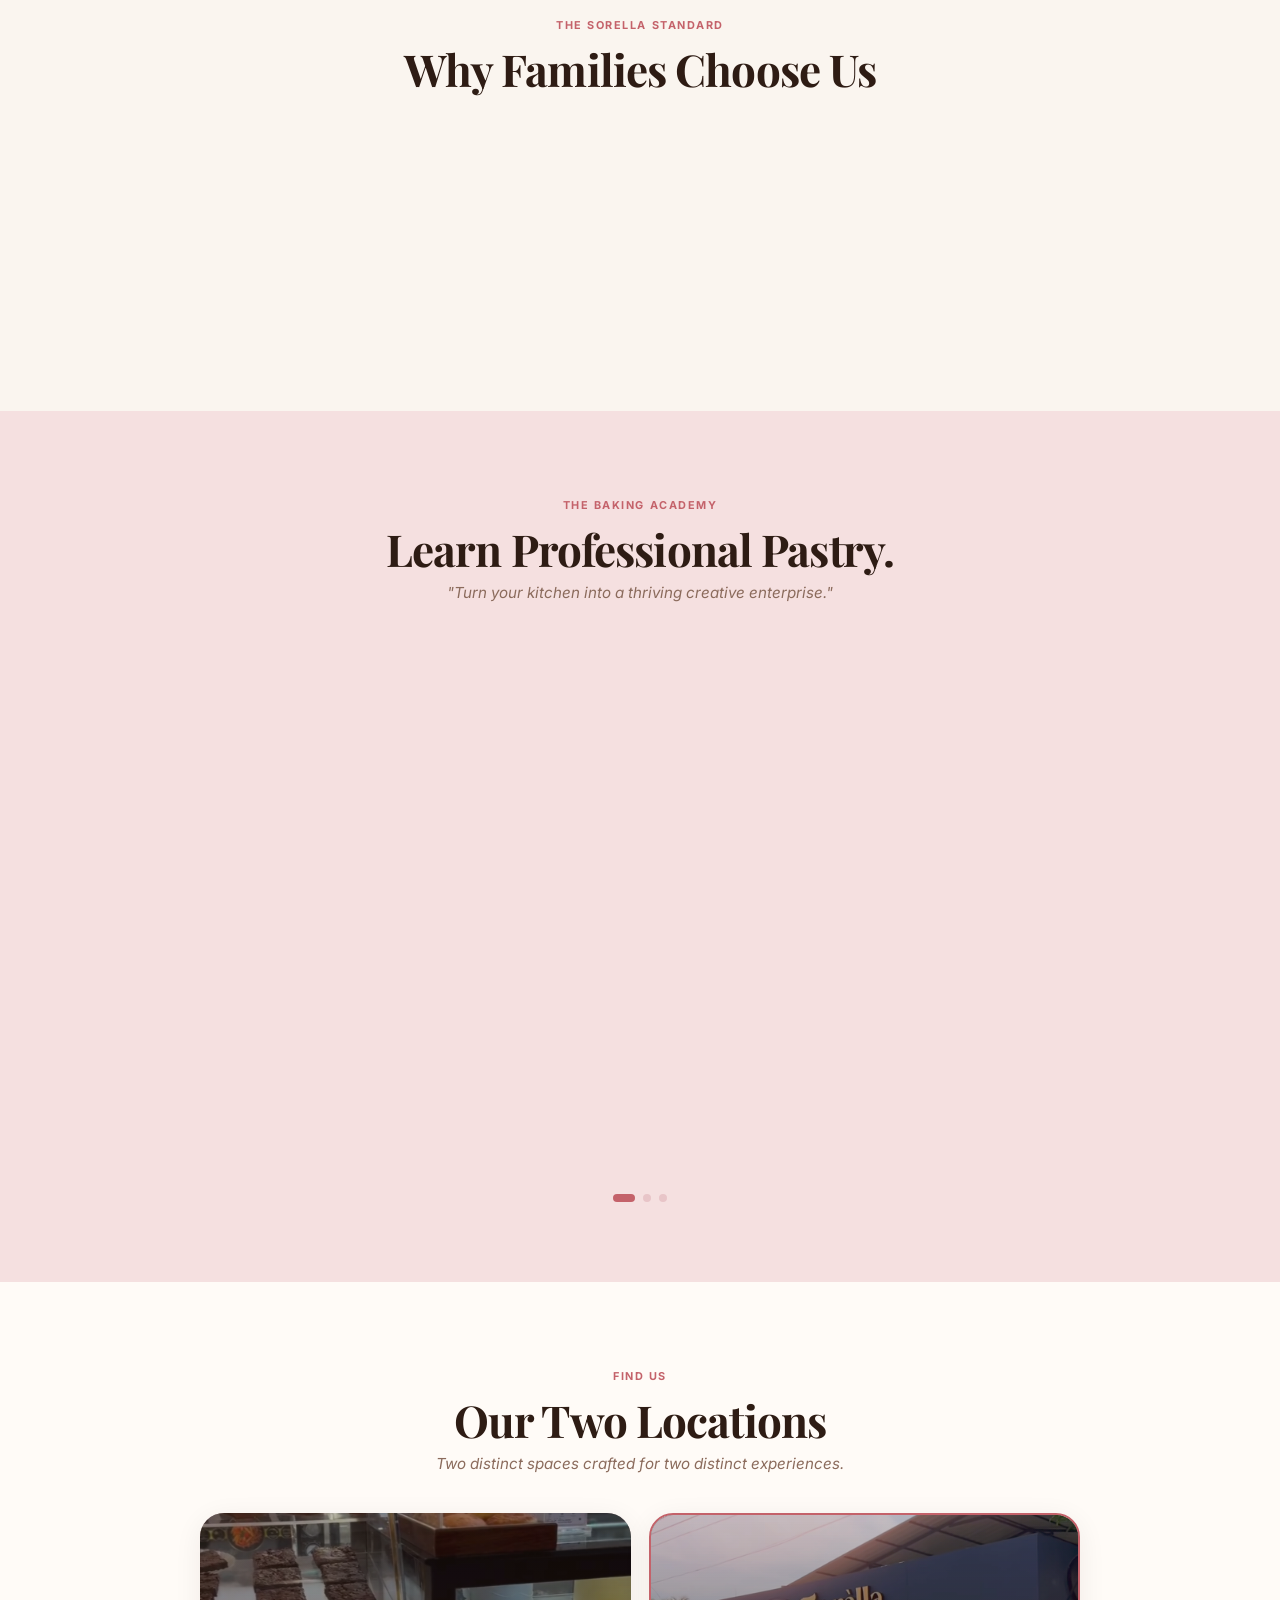
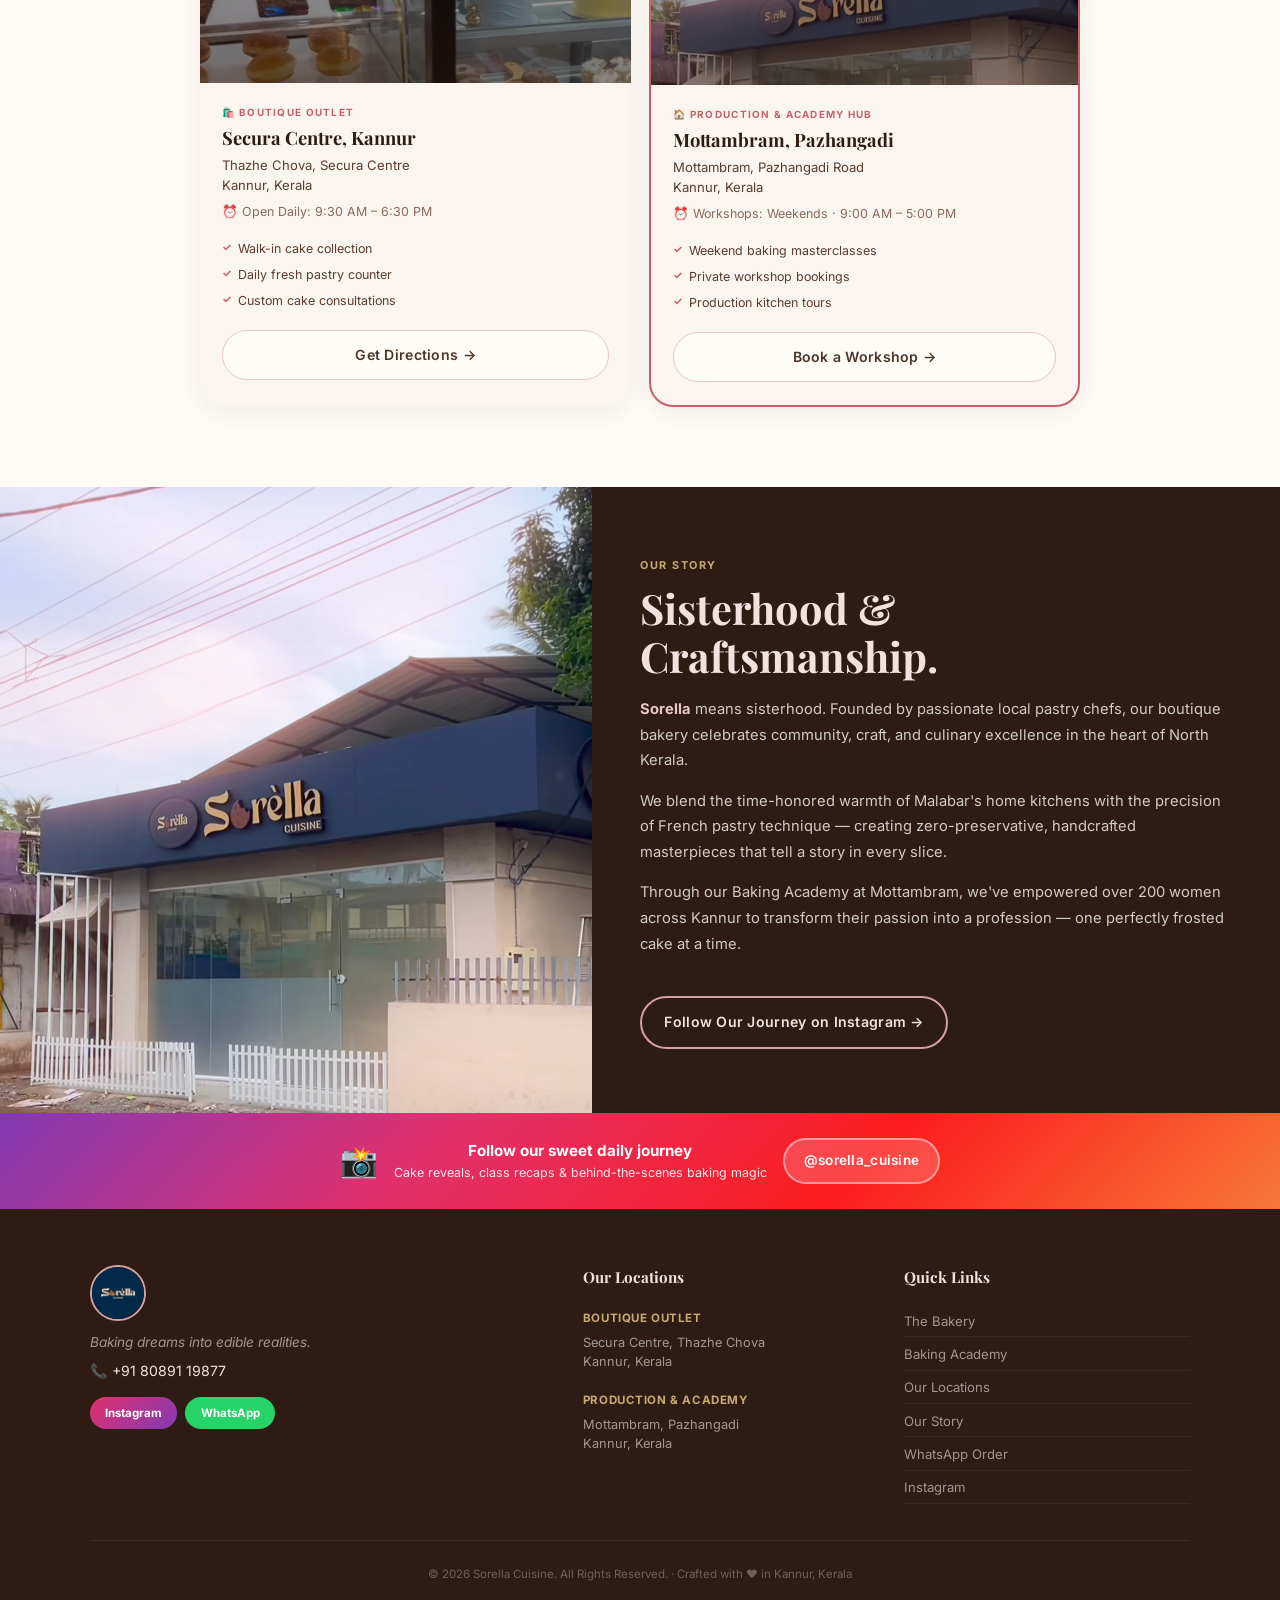
==== commit 9cafde6e: "Claude Revamp Updated the design completely" ====
--- a/index.html
+++ b/index.html
@@ -3,184 +3,562 @@
 <head>
     <meta charset="UTF-8">
     <meta name="viewport" content="width=device-width, initial-scale=1.0">
-    <title>Sorella Cuisine | Artisanal Bakery & Baking Academy Pazhangadi</title>
+    <meta name="theme-color" content="#2E1C14">
+    <title>Sorella Cuisine | Artisanal Bakery &amp; Baking Academy — Kannur, Kerala</title>
     <meta name="description" content="Indulge in premium, custom-designed celebration cakes and French pastries handcrafted in Pazhangadi. Join our certified, hands-on baking masterclasses today.">
-    
+    <meta property="og:title" content="Sorella Cuisine | Artisanal Bakery &amp; Baking Academy">
+    <meta property="og:description" content="Handcrafted premium cakes &amp; French pastries in Kannur. Two locations — Secura Mall &amp; Mottambram Workshop.">
+    <meta property="og:image" content="./images/cake1.png">
+    <meta property="og:type" content="website">
+
     <link rel="preconnect" href="https://fonts.googleapis.com">
     <link rel="preconnect" href="https://fonts.gstatic.com" crossorigin>
-    <link href="https://fonts.googleapis.com/css2?family=Inter:wght@400;500&family=Playfair+Display:wght@600;700&display=swap" rel="stylesheet">
-    
+    <link href="https://fonts.googleapis.com/css2?family=Inter:wght@300;400;500;600;700&family=Playfair+Display:ital,wght@0,600;0,700;1,600&display=swap" rel="stylesheet">
+
+    <link rel="preload" as="image" href="./images/cake1.png">
     <link rel="stylesheet" href="style.css">
+
+    <script type="application/ld+json">
+    {
+        "@context": "https://schema.org",
+        "@type": "Bakery",
+        "name": "Sorella Cuisine",
+        "description": "Artisanal bakery and baking academy in Kannur, Kerala",
+        "telephone": "+918089119877",
+        "openingHours": "Mo-Su 09:30-18:30",
+        "priceRange": "₹₹",
+        "servesCuisine": ["Bakery", "Patisserie"],
+        "sameAs": ["https://www.instagram.com/sorella_cuisine/"],
+        "address": {
+            "@type": "PostalAddress",
+            "streetAddress": "Secura Centre, Thazhe Chova",
+            "addressLocality": "Kannur",
+            "addressRegion": "Kerala",
+            "addressCountry": "IN"
+        }
+    }
+    </script>
 </head>
 <body>
 
-    <header class="site-header">
-        <div class="header-left">
-            <a href="#" class="logo-link">
-                <img src="images/logo.jpg" alt="Sorella Cuisine Logo" class="brand-logo">
+<!-- SCROLL PROGRESS -->
+<div class="scroll-progress" id="scroll-progress"></div>
+
+<!-- ANNOUNCEMENT TICKER -->
+<div class="announcement-bar" aria-hidden="true">
+    <div class="ticker-track">
+        <div class="ticker-content">
+            <span>🎂 New Masterclass Dates Released — Reserve Your Station</span>
+            <span>✨ Boutique Outlet Now Open at Secura Mall, Kannur</span>
+            <span>🏠 Production &amp; Workshop Hub at Mottambram, Pazhangadi</span>
+            <span>🌿 Zero Preservatives · 100% Handcrafted · Certified Chefs</span>
+            <span>📸 Follow @sorella_cuisine for Daily Baking Reels</span>
+            <span>🎂 New Masterclass Dates Released — Reserve Your Station</span>
+            <span>✨ Boutique Outlet Now Open at Secura Mall, Kannur</span>
+            <span>🏠 Production &amp; Workshop Hub at Mottambram, Pazhangadi</span>
+            <span>🌿 Zero Preservatives · 100% Handcrafted · Certified Chefs</span>
+            <span>📸 Follow @sorella_cuisine for Daily Baking Reels</span>
+        </div>
+    </div>
+</div>
+
+<!-- HEADER -->
+<header class="site-header" id="site-header">
+    <div class="header-inner">
+        <a href="#home" class="logo-link">
+            <img src="./images/logo.jpg" alt="Sorella Cuisine Logo" class="brand-logo">
+            <span class="brand-name">Sorella Cuisine</span>
+        </a>
+
+        <nav class="desktop-nav" aria-label="Primary navigation">
+            <a href="#menu">Menu</a>
+            <a href="#academy">Academy</a>
+            <a href="#locations">Locations</a>
+            <a href="#story">Our Story</a>
+            <a href="#contact">Contact</a>
+        </nav>
+
+        <div class="header-actions">
+            <a href="https://wa.me/918089119877?text=Hi%20Sorella!%20I%20have%20an%20inquiry." target="_blank" rel="noopener" class="wa-header-btn">
+                <svg xmlns="http://www.w3.org/2000/svg" viewBox="0 0 24 24" fill="currentColor" width="15" height="15" aria-hidden="true"><path d="M17.472 14.382c-.297-.149-1.758-.867-2.03-.967-.273-.099-.471-.148-.67.15-.197.297-.767.966-.94 1.164-.173.199-.347.223-.644.075-.297-.15-1.255-.463-2.39-1.475-.883-.788-1.48-1.761-1.653-2.059-.173-.297-.018-.458.13-.606.134-.133.298-.347.446-.52.149-.174.198-.298.298-.497.099-.198.05-.371-.025-.52-.075-.149-.669-1.612-.916-2.207-.242-.579-.487-.5-.669-.51-.173-.008-.371-.01-.57-.01-.198 0-.52.074-.792.372-.272.297-1.04 1.016-1.04 2.479 0 1.462 1.065 2.875 1.213 3.074.149.198 2.096 3.2 5.077 4.487.709.306 1.262.489 1.694.625.712.227 1.36.195 1.871.118.571-.085 1.758-.719 2.006-1.413.248-.694.248-1.289.173-1.413-.074-.124-.272-.198-.57-.347m-5.421 7.403h-.004a9.87 9.87 0 01-5.031-1.378l-.361-.214-3.741.982.998-3.648-.235-.374a9.86 9.86 0 01-1.51-5.26c.001-5.45 4.436-9.884 9.888-9.884 2.64 0 5.122 1.03 6.988 2.898a9.825 9.825 0 012.893 6.994c-.003 5.45-4.437 9.884-9.885 9.884m8.413-18.297A11.815 11.815 0 0012.05 0C5.495 0 .16 5.335.157 11.892c0 2.096.547 4.142 1.588 5.945L.057 24l6.305-1.654a11.882 11.882 0 005.683 1.448h.005c6.554 0 11.89-5.335 11.893-11.893a11.821 11.821 0 00-3.48-8.413z"/></svg>
+                Order Now
             </a>
-        </div>
-        
-        <div class="header-center">
-            <span class="brand-text">Sorella Cuisine</span>
-        </div>
-        
-        <div class="header-right">
-            <button class="cart-btn">🛍️</button>
-            <button class="hamburger" id="mobile-menu-btn">☰</button>
-        </div>
-    </header>
-
-    <nav class="mobile-nav" id="mobile-nav">
-        <ul>
-            <li><a href="#">Home</a></li>
-            <li><a href="#menu">The Boutique Bakery</a></li>
-            <li><a href="#academy">The Baking Academy</a></li>
-            <li><a href="#story">Our Story</a></li>
-            <li><a href="#contact">Contact</a></li>
+            <button class="hamburger" id="mobile-menu-btn" aria-label="Open menu" aria-expanded="false">
+                <span></span><span></span><span></span>
+            </button>
+        </div>
+    </div>
+</header>
+
+<!-- MOBILE NAV -->
+<div class="nav-overlay" id="nav-overlay" aria-hidden="true"></div>
+<nav class="mobile-nav" id="mobile-nav" aria-label="Mobile navigation">
+    <button class="nav-close" id="nav-close" aria-label="Close menu">✕</button>
+    <div class="nav-brand">Sorella Cuisine</div>
+    <ul>
+        <li><a href="#home" data-nav-link>Home</a></li>
+        <li><a href="#menu" data-nav-link>The Boutique Bakery</a></li>
+        <li><a href="#academy" data-nav-link>The Baking Academy</a></li>
+        <li><a href="#locations" data-nav-link>Our Locations</a></li>
+        <li><a href="#story" data-nav-link>Our Story</a></li>
+        <li><a href="#contact" data-nav-link>Contact</a></li>
+    </ul>
+    <a href="https://wa.me/918089119877?text=Hi%20Sorella!%20I%20have%20an%20inquiry." target="_blank" rel="noopener" class="nav-wa-btn">
+        💬 Chat on WhatsApp
+    </a>
+</nav>
+
+<!-- HERO -->
+<section class="hero" id="home" aria-label="Hero banner">
+    <div class="hero-content">
+        <span class="hero-eyebrow">Kannur's Premier Artisanal Bakery</span>
+        <h1 class="hero-title">Baking Dreams<br>Into Reality.</h1>
+        <p class="hero-sub">Handcrafted premium cakes for life's beautiful milestones — refined by French pastry technique, rooted in Malabar warmth.</p>
+        <div class="hero-actions">
+            <a href="https://wa.me/918089119877?text=Hi%20Sorella!%20I%20want%20to%20book%20a%20Masterclass." target="_blank" rel="noopener" class="btn btn-hero-primary">Book a Masterclass</a>
+            <a href="https://wa.me/918089119877?text=Hi%20Sorella!%20I%20want%20to%20order%20a%20custom%20cake." target="_blank" rel="noopener" class="btn btn-hero-secondary">Order a Custom Cake</a>
+        </div>
+        <div class="hero-badges">
+            <span class="hero-badge">🌿 Zero Preservatives</span>
+            <span class="hero-badge">🏆 Certified Chefs</span>
+            <span class="hero-badge">📍 2 Locations</span>
+        </div>
+    </div>
+    <div class="hero-scroll-cue" aria-hidden="true">
+        <span>Explore</span>
+        <div class="scroll-dot"></div>
+    </div>
+</section>
+
+<!-- STATS BAR -->
+<section class="stats-bar" aria-label="Key statistics">
+    <div class="stat-item">
+        <div class="stat-num-row">
+            <span class="stat-num" data-target="500">0</span><span class="stat-sfx">+</span>
+        </div>
+        <span class="stat-lbl">Cakes Crafted</span>
+    </div>
+    <div class="stat-item">
+        <div class="stat-num-row">
+            <span class="stat-num">5.0</span><span class="stat-sfx"> ★</span>
+        </div>
+        <span class="stat-lbl">Google Rating</span>
+    </div>
+    <div class="stat-item">
+        <div class="stat-num-row">
+            <span class="stat-num" data-target="200">0</span><span class="stat-sfx">+</span>
+        </div>
+        <span class="stat-lbl">Students Trained</span>
+    </div>
+    <div class="stat-item">
+        <div class="stat-num-row">
+            <span class="stat-num" data-target="2">0</span>
+        </div>
+        <span class="stat-lbl">Kannur Locations</span>
+    </div>
+</section>
+
+<!-- PORTFOLIO GALLERY -->
+<section class="menu-gallery" id="menu">
+    <div class="section-header">
+        <span class="eyebrow">Our Creations</span>
+        <h2>The Artisanal Portfolio</h2>
+        <p>Handcrafted with local love, refined by French pastry technique.</p>
+    </div>
+
+    <div class="menu-filters" role="group" aria-label="Filter menu items">
+        <button class="filter-btn active" data-filter="all">All</button>
+        <button class="filter-btn" data-filter="signature">Signature Cakes</button>
+        <button class="filter-btn" data-filter="pastries">Pastries</button>
+        <button class="filter-btn" data-filter="bakes">Artisan Bakes</button>
+    </div>
+
+    <div class="menu-grid horizontal-scroll-mobile" id="menu-grid">
+
+        <div class="menu-item" data-category="signature">
+            <div class="item-img-wrap">
+                <div class="item-image bg-cake1"></div>
+                <span class="item-tag">Signature</span>
+            </div>
+            <div class="item-details">
+                <h3>Vintage Ribbon Cake</h3>
+                <p>Bespoke structural design with premium buttercream draping &amp; artisan ribbon work.</p>
+                <div class="item-footer">
+                    <span class="price-tag">Custom Pricing</span>
+                    <a href="https://wa.me/918089119877?text=Hi!%20I%20want%20to%20order%20a%20Vintage%20Ribbon%20Cake." target="_blank" rel="noopener" class="order-link">Order →</a>
+                </div>
+            </div>
+        </div>
+
+        <div class="menu-item" data-category="signature">
+            <div class="item-img-wrap">
+                <div class="item-image bg-cake2"></div>
+                <span class="item-tag">Popular</span>
+            </div>
+            <div class="item-details">
+                <h3>Layered Celebration Cake</h3>
+                <p>Multi-tier festive masterpiece with custom flavour pairings and premium decoration.</p>
+                <div class="item-footer">
+                    <span class="price-tag">From ₹1,500/kg</span>
+                    <a href="https://wa.me/918089119877?text=Hi!%20I%20want%20to%20order%20a%20Celebration%20Cake." target="_blank" rel="noopener" class="order-link">Order →</a>
+                </div>
+            </div>
+        </div>
+
+        <div class="menu-item" data-category="signature">
+            <div class="item-img-wrap">
+                <div class="item-image bg-cake3"></div>
+                <span class="item-tag">Chef's Pick</span>
+            </div>
+            <div class="item-details">
+                <h3>Tender Coconut Gateau</h3>
+                <p>Signature fresh coconut cream layers with a delicate sponge infused with local flavours.</p>
+                <div class="item-footer">
+                    <span class="price-tag">From ₹2,000/kg</span>
+                    <a href="https://wa.me/918089119877?text=Hi!%20I%20want%20to%20order%20a%20Tender%20Coconut%20Gateau." target="_blank" rel="noopener" class="order-link">Order →</a>
+                </div>
+            </div>
+        </div>
+
+        <div class="menu-item" data-category="pastries">
+            <div class="item-img-wrap">
+                <div class="item-image bg-roll"></div>
+                <span class="item-tag">Fan Favourite</span>
+            </div>
+            <div class="item-details">
+                <h3>Cherry Swiss Roll</h3>
+                <p>Light sponge with artisan hand-painted cherry motif and silky cream filling.</p>
+                <div class="item-footer">
+                    <span class="price-tag">From ₹800/roll</span>
+                    <a href="https://wa.me/918089119877?text=Hi!%20I%20want%20to%20order%20Swiss%20Rolls." target="_blank" rel="noopener" class="order-link">Order →</a>
+                </div>
+            </div>
+        </div>
+
+        <div class="menu-item" data-category="pastries">
+            <div class="item-img-wrap">
+                <div class="item-image bg-tiramisu"></div>
+                <span class="item-tag">Elegant</span>
+            </div>
+            <div class="item-details">
+                <h3>Petite Tiramisu Boxes</h3>
+                <p>Individual dessert boxes with authentic espresso-soaked layers, tied with signature ribbon.</p>
+                <div class="item-footer">
+                    <span class="price-tag">From ₹250/box</span>
+                    <a href="https://wa.me/918089119877?text=Hi!%20I%20want%20to%20order%20Tiramisu%20Boxes." target="_blank" rel="noopener" class="order-link">Order →</a>
+                </div>
+            </div>
+        </div>
+
+        <div class="menu-item" data-category="pastries">
+            <div class="item-img-wrap">
+                <div class="item-image bg-donut"></div>
+                <span class="item-tag">Italian Classic</span>
+            </div>
+            <div class="item-details">
+                <h3>Premium Bomboloni</h3>
+                <p>Soft Italian doughnuts filled with artisan custard, Nutella, or seasonal fruit compote.</p>
+                <div class="item-footer">
+                    <span class="price-tag">From ₹120/piece</span>
+                    <a href="https://wa.me/918089119877?text=Hi!%20I%20want%20to%20order%20Bomboloni." target="_blank" rel="noopener" class="order-link">Order →</a>
+                </div>
+            </div>
+        </div>
+
+        <div class="menu-item" data-category="bakes">
+            <div class="item-img-wrap">
+                <div class="item-image bg-brownie"></div>
+                <span class="item-tag">Daily Fresh</span>
+            </div>
+            <div class="item-details">
+                <h3>Belgian Chocolate Brownies</h3>
+                <p>Dense, fudgy single-origin Belgian chocolate brownies baked fresh every morning.</p>
+                <div class="item-footer">
+                    <span class="price-tag">From ₹80/piece</span>
+                    <a href="https://wa.me/918089119877?text=Hi!%20I%20want%20to%20order%20Belgian%20Brownies." target="_blank" rel="noopener" class="order-link">Order →</a>
+                </div>
+            </div>
+        </div>
+
+        <div class="menu-item" data-category="bakes">
+            <div class="item-img-wrap">
+                <div class="item-image bg-buns"></div>
+                <span class="item-tag">Bakery Staple</span>
+            </div>
+            <div class="item-details">
+                <h3>Artisan Cream Buns</h3>
+                <p>Pillowy soft buns generously filled with whipped vanilla cream — a Sorella daily favourite.</p>
+                <div class="item-footer">
+                    <span class="price-tag">From ₹50/piece</span>
+                    <a href="https://wa.me/918089119877?text=Hi!%20I%20want%20to%20order%20Cream%20Buns." target="_blank" rel="noopener" class="order-link">Order →</a>
+                </div>
+            </div>
+        </div>
+
+        <div class="menu-item" data-category="bakes">
+            <div class="item-img-wrap">
+                <div class="item-image bg-cookies"></div>
+                <span class="item-tag">New Arrival</span>
+            </div>
+            <div class="item-details">
+                <h3>Artisan Butter Cookies</h3>
+                <p>Melt-in-your-mouth European-style butter cookies — perfect for gifting or afternoon indulgence.</p>
+                <div class="item-footer">
+                    <span class="price-tag">From ₹60/piece</span>
+                    <a href="https://wa.me/918089119877?text=Hi!%20I%20want%20to%20order%20Butter%20Cookies." target="_blank" rel="noopener" class="order-link">Order →</a>
+                </div>
+            </div>
+        </div>
+
+    </div>
+
+    <div class="gallery-cta">
+        <p>Every dessert dream is possible. Let's create yours.</p>
+        <a href="https://wa.me/918089119877?text=Hi%20Sorella!%20I%20have%20a%20custom%20dessert%20request." target="_blank" rel="noopener" class="btn btn-outline">Request a Custom Creation →</a>
+    </div>
+</section>
+
+<!-- DUAL EXPERIENCE -->
+<section class="dual-experience" aria-label="Our two offerings">
+    <div class="exp-card exp-bakery">
+        <div class="exp-icon" aria-hidden="true">🎂</div>
+        <h2>Boutique Bakery</h2>
+        <p>Gourmet custom cakes, French pastries, and artisan daily bakes — available at our Secura Mall outlet or delivered to your door.</p>
+        <ul class="exp-list">
+            <li>Custom Celebration Cakes</li>
+            <li>Fresh Daily Pastries</li>
+            <li>Premium Gifting Boxes</li>
         </ul>
-    </nav>
-
-    <section class="hero">
-        <div class="hero-content">
-            <h1>Baking Dreams Into Reality.</h1>
-            <p>Handcrafted premium cakes for life's beautiful milestones and professional baking masterclasses designed to empower.</p>
-            <div class="hero-actions">
-                <a href="https://wa.me/918089119877?text=Hi%20Sorella!%20I_want_to_book_a_Masterclass." target="_blank" class="btn btn-primary">Book a Masterclass</a>
-                <a href="https://wa.me/918089119877?text=Hi%20Sorella!%20I_want_to_book_a_cake." target="_blank" class="btn btn-secondary">Order a Custom Cake</a>
-            </div>
-        </div>
-    </section>
-
-    <section class="menu-gallery" id="menu">
-        <div class="section-header">
-            <h2>The Artisanal Portfolio</h2>
-            <p>Handcrafted with local love, refined by French pastry technique.</p>
-        </div>
-        
-        <div class="menu-filters">
-            <button class="filter-btn active" data-filter="all">All</button>
-            <button class="filter-btn" data-filter="signature">Signature Cakes</button>
-            <button class="filter-btn" data-filter="pastries">French Pastries</button>
-        </div>
-
-        <div class="menu-grid">
-            <div class="menu-item" data-category="signature">
-                <div class="item-image signature-1"></div>
-                <div class="item-details">
-                    <h3>Vintage Ribbon Cake</h3>
-                    <p>Bespoke structural design with premium buttercream draping.</p>
-                    <span class="price">Custom Pricing</span>
-                </div>
-            </div>
-            <div class="menu-item" data-category="pastries">
-                <div class="item-image signature-2"></div>
-                <div class="item-details">
-                    <h3>Cherry Motif Swiss Roll</h3>
-                    <p>Light sponge with artisan hand-painted cherry detailing.</p>
-                    <span class="price">From ₹800/roll</span>
-                </div>
-            </div>
-            <div class="menu-item" data-category="pastries">
-                <div class="item-image signature-3"></div>
-                <div class="item-details">
-                    <h3>Petite Tiramisu Boxes</h3>
-                    <p>Elegant, individual dessert boxes tied with signature ribbon.</p>
-                    <span class="price">From ₹250/box</span>
-                </div>
-            </div>
-            <div class="menu-item" data-category="pastries">
-                <div class="item-image signature-4"></div>
-                <div class="item-details">
-                    <h3>Premium Bomboloni</h3>
-                    <p>Soft Italian doughnuts generously filled with artisan creams.</p>
-                    <span class="price">From ₹120/piece</span>
-                </div>
-            </div>
-        </div>
-    </section>
-
-    <section class="dual-experience">
-        <div class="card bakery-card">
-            <h2>The Boutique Bakery</h2>
-            <p>Gourmet cakes, macarons, and tarts.</p>
-            <a href="#menu" class="btn btn-card">Explore the Menu</a>
-        </div>
-        <div class="card academy-card">
-            <h2>The Baking Academy</h2>
-            <p>Learn pastry techniques in real-time.</p>
-            <a href="#academy" class="btn btn-card">View Course Schedule</a>
-        </div>
-    </section>
-
-    <section class="value-density">
-        <h3>A complete service catalogue in a single visit:</h3>
-        <p>Every cake is baked from scratch with zero preservatives. Every class provides lifetime access to a supportive community of home baking entrepreneurs.</p>
-    </section>
-
-    <section class="academy-registration" id="academy">
-        <div class="section-header">
-            <h2>Learn the Art of Professional Pastry.</h2>
-            <p>"Turn your kitchen into a thriving creative enterprise."</p>
-        </div>
-
-        <div class="course-card">
+        <a href="#menu" class="btn btn-exp">Explore the Menu</a>
+    </div>
+    <div class="exp-card exp-academy">
+        <div class="exp-icon" aria-hidden="true">👩‍🍳</div>
+        <h2>Baking Academy</h2>
+        <p>Professional pastry certification at our Mottambram workshop — empowering women to turn passion into a thriving enterprise.</p>
+        <ul class="exp-list">
+            <li>Weekend Masterclasses</li>
+            <li>Professional Certification</li>
+            <li>Community Mentorship</li>
+        </ul>
+        <a href="#academy" class="btn btn-exp">View Class Schedule</a>
+    </div>
+</section>
+
+<!-- WHY SORELLA -->
+<section class="why-sorella">
+    <div class="section-header">
+        <span class="eyebrow">The Sorella Standard</span>
+        <h2>Why Families Choose Us</h2>
+    </div>
+    <div class="pillars-grid">
+        <div class="pillar-card reveal">
+            <div class="pillar-icon" aria-hidden="true">🌿</div>
+            <h3>Zero Preservatives</h3>
+            <p>Every item baked fresh from scratch — no shortcuts, no compromise on quality.</p>
+        </div>
+        <div class="pillar-card reveal reveal-d1">
+            <div class="pillar-icon" aria-hidden="true">🏆</div>
+            <h3>Certified Craft</h3>
+            <p>French pastry-trained chefs bringing world-class precision to every Kannur table.</p>
+        </div>
+        <div class="pillar-card reveal reveal-d2">
+            <div class="pillar-icon" aria-hidden="true">👭</div>
+            <h3>Women Empowered</h3>
+            <p>Sorella means sisterhood. We've launched 200+ women into successful home baking careers.</p>
+        </div>
+    </div>
+</section>
+
+<!-- BAKING ACADEMY -->
+<section class="academy-section" id="academy">
+    <div class="section-header">
+        <span class="eyebrow">The Baking Academy</span>
+        <h2>Learn Professional Pastry.</h2>
+        <p>"Turn your kitchen into a thriving creative enterprise."</p>
+    </div>
+
+    <div class="course-card reveal">
+        <div class="course-img-col">
             <div class="course-image"></div>
-            <div class="course-content">
-                <h3>2-Day Intensive Cake Curation & Decoration Masterclass</h3>
-                <ul class="curriculum">
-                    <li><strong>Day 1:</strong> Sponge mechanics, flavor chemistry, precision slicing.</li>
-                    <li><strong>Day 2:</strong> Sharp edges, contemporary buttercream palette knife techniques, structural stacking.</li>
+            <div class="course-badge">🎓 Certified Program</div>
+        </div>
+        <div class="course-content">
+            <div class="course-title-row">
+                <h3>2-Day Intensive Cake Masterclass</h3>
+                <span class="urgency-tag" aria-live="polite">Only 3 Stations Left!</span>
+            </div>
+            <p class="course-loc">📍 Mottambram, Pazhangadi, Kannur</p>
+            <ul class="curriculum">
+                <li>
+                    <span class="day-chip">Day 1</span>
+                    Sponge mechanics, flavour chemistry &amp; precision slicing techniques.
+                </li>
+                <li>
+                    <span class="day-chip">Day 2</span>
+                    Contemporary buttercream palette knife styling &amp; structural stacking.
+                </li>
+            </ul>
+            <div class="includes-row">
+                <span class="chip">🥚 Ingredients</span>
+                <span class="chip">🛠️ Toolkit</span>
+                <span class="chip">🍽️ Lunch</span>
+                <span class="chip">📜 Certificate</span>
+            </div>
+            <div class="course-footer">
+                <div class="price-block">
+                    <span class="course-price">₹4,999</span>
+                    <span class="course-price-note">All-Inclusive</span>
+                </div>
+                <a href="https://wa.me/918089119877?text=Hi%20Sorella!%20I%20want%20to%20reserve%20my%20baking%20station%20for%20the%20Masterclass." target="_blank" rel="noopener" class="btn btn-reserve pulse-btn">
+                    Reserve My Station Now →
+                </a>
+            </div>
+        </div>
+    </div>
+
+    <!-- Testimonials -->
+    <div class="testimonial-block" id="testimonial-carousel">
+        <div class="t-slide t-active">
+            <div class="t-stars" aria-label="5 stars">★★★★★</div>
+            <blockquote>"Sorella didn't just teach me to frost a cake — they gave me the confidence to launch my own home business in Payyanur!"</blockquote>
+            <cite>— Shreya K., Payyanur</cite>
+        </div>
+        <div class="t-slide">
+            <div class="t-stars" aria-label="5 stars">★★★★★</div>
+            <blockquote>"The 2-day masterclass was a life-changer. I'm now taking 15+ orders a month from home!"</blockquote>
+            <cite>— Fathima A., Madayi</cite>
+        </div>
+        <div class="t-slide">
+            <div class="t-stars" aria-label="5 stars">★★★★★</div>
+            <blockquote>"The level of detail in every cake is unmatched. My wedding cake was absolutely breathtaking!"</blockquote>
+            <cite>— Reshma T., Kannur</cite>
+        </div>
+        <div class="t-dots" id="t-dots">
+            <button class="t-dot t-dot-active" data-slide="0" aria-label="Testimonial 1"></button>
+            <button class="t-dot" data-slide="1" aria-label="Testimonial 2"></button>
+            <button class="t-dot" data-slide="2" aria-label="Testimonial 3"></button>
+        </div>
+    </div>
+</section>
+
+<!-- LOCATIONS -->
+<section class="locations-section" id="locations">
+    <div class="section-header">
+        <span class="eyebrow">Find Us</span>
+        <h2>Our Two Locations</h2>
+        <p>Two distinct spaces crafted for two distinct experiences.</p>
+    </div>
+    <div class="locations-grid">
+
+        <div class="loc-card reveal">
+            <div class="loc-img loc-boutique"></div>
+            <div class="loc-body">
+                <span class="loc-type">🛍️ Boutique Outlet</span>
+                <h3>Secura Centre, Kannur</h3>
+                <p class="loc-addr">Thazhe Chova, Secura Centre<br>Kannur, Kerala</p>
+                <p class="loc-hours">⏰ Open Daily: 9:30 AM – 6:30 PM</p>
+                <ul class="loc-list">
+                    <li>Walk-in cake collection</li>
+                    <li>Daily fresh pastry counter</li>
+                    <li>Custom cake consultations</li>
                 </ul>
-                <p class="course-includes">Includes: Ingredients, premium toolkit, lunch, and Professional Certification.</p>
-                <div class="course-booking">
-                    <span class="course-price">₹4,999 <small>(All-Inclusive)</small></span>
-                    <span class="urgency-tag">Only 3 Baking Stations Left!</span>
-                </div>
-                <a href="https://wa.me/918089119877?text=Hi%20Sorella!%20I%20want%20to%20reserve%20my%20baking%20station%20for%20the%20Masterclass." target="_blank" class="btn btn-primary pulse-btn">>> Reserve My Baking Station Now</a>
-            </div>
-        </div>
-
-        <div class="testimonial-block">
-            <blockquote>"Sorella didn’t just teach me how to frost a cake; they gave me the confidence to launch my own home business in Payyanur!"</blockquote>
-            <cite>— Shreya K.</cite>
-        </div>
-    </section>
-
-    <section class="our-story" id="story">
-        <div class="story-content">
-            <h2>Sisterhood & Craftsmanship.</h2>
-            <p><strong>Sorella</strong> means sisterhood. Founded by local professional pastry chefs, our boutique bakery celebrates community and culinary excellence. We blend time-honored Malabar warmth with precise French pastry techniques, empowering women through our academy while delivering zero-preservative, handcrafted masterpieces to your table.</p>
-        </div>
-        <div class="story-image"></div> 
-    </section>
-
-    <footer class="site-footer" id="contact">
-        <div class="footer-grid">
-            <div class="footer-brand">
-                <div class="logo">Sorella Cuisine</div>
-                <p>Baking dreams into edible realities.</p>
-            </div>
-            <div class="footer-contact">
-                <h4>Visit Us</h4>
+                <a href="https://wa.me/918089119877?text=Hi!%20I%20want%20to%20visit%20the%20Secura%20outlet." target="_blank" rel="noopener" class="btn btn-loc">Get Directions →</a>
+            </div>
+        </div>
+
+        <div class="loc-card loc-featured reveal reveal-d1">
+            <div class="loc-img loc-workshop"></div>
+            <div class="loc-body">
+                <span class="loc-type">🏠 Production &amp; Academy Hub</span>
+                <h3>Mottambram, Pazhangadi</h3>
+                <p class="loc-addr">Mottambram, Pazhangadi Road<br>Kannur, Kerala</p>
+                <p class="loc-hours">⏰ Workshops: Weekends · 9:00 AM – 5:00 PM</p>
+                <ul class="loc-list">
+                    <li>Weekend baking masterclasses</li>
+                    <li>Private workshop bookings</li>
+                    <li>Production kitchen tours</li>
+                </ul>
+                <a href="https://wa.me/918089119877?text=Hi!%20I%20want%20to%20book%20a%20workshop%20at%20Mottambram." target="_blank" rel="noopener" class="btn btn-loc">Book a Workshop →</a>
+            </div>
+        </div>
+
+    </div>
+</section>
+
+<!-- OUR STORY -->
+<section class="our-story" id="story">
+    <div class="story-img-col">
+        <div class="story-image" role="img" aria-label="Sorella production kitchen"></div>
+    </div>
+    <div class="story-content reveal">
+        <span class="eyebrow eyebrow-light">Our Story</span>
+        <h2>Sisterhood &amp;<br>Craftsmanship.</h2>
+        <p><strong>Sorella</strong> means sisterhood. Founded by passionate local pastry chefs, our boutique bakery celebrates community, craft, and culinary excellence in the heart of North Kerala.</p>
+        <p>We blend the time-honored warmth of Malabar's home kitchens with the precision of French pastry technique — creating zero-preservative, handcrafted masterpieces that tell a story in every slice.</p>
+        <p>Through our Baking Academy at Mottambram, we've empowered over 200 women across Kannur to transform their passion into a profession — one perfectly frosted cake at a time.</p>
+        <a href="https://www.instagram.com/sorella_cuisine/" target="_blank" rel="noopener noreferrer" class="btn btn-story">Follow Our Journey on Instagram →</a>
+    </div>
+</section>
+
+<!-- INSTAGRAM CTA -->
+<section class="insta-strip" aria-label="Instagram call to action">
+    <div class="insta-inner">
+        <span class="insta-icon" aria-hidden="true">📸</span>
+        <div class="insta-text">
+            <strong>Follow our sweet daily journey</strong>
+            <span>Cake reveals, class recaps &amp; behind-the-scenes baking magic</span>
+        </div>
+        <a href="https://www.instagram.com/sorella_cuisine/" target="_blank" rel="noopener noreferrer" class="btn btn-insta-strip">@sorella_cuisine</a>
+    </div>
+</section>
+
+<!-- FOOTER -->
+<footer class="site-footer" id="contact">
+    <div class="footer-inner">
+        <div class="footer-brand">
+            <img src="./images/logo.jpg" alt="Sorella Cuisine" class="footer-logo">
+            <p class="footer-tagline">Baking dreams into edible realities.</p>
+            <p class="footer-phone">📞 +91 80891 19877</p>
+            <div class="footer-socials">
+                <a href="https://www.instagram.com/sorella_cuisine/" target="_blank" rel="noopener noreferrer" class="social-pill s-insta">Instagram</a>
+                <a href="https://wa.me/918089119877" target="_blank" rel="noopener" class="social-pill s-wa">WhatsApp</a>
+            </div>
+        </div>
+
+        <div class="footer-locs">
+            <h4>Our Locations</h4>
+            <div class="floc">
+                <strong>Boutique Outlet</strong>
                 <p>Secura Centre, Thazhe Chova<br>Kannur, Kerala</p>
             </div>
-            <div class="footer-links">
-                <h4>Connect</h4>
-                <p><a href="https://wa.me/918089119877?text=Hi%20Sorella" target="_blank">WhatsApp Direct</a></p>
-                <p><a href="https://www.instagram.com/sorella_cuisine/" target="_blank" rel="noopener noreferrer">Instagram Portfolio</a></p>
-                <p><a href="#">Claim Google Business</a></p>
-            </div>
-        </div>
-        <div class="footer-bottom">
-            <p>&copy; 2026 Sorella Cuisine. All Rights Reserved.</p>
-        </div>
-    </footer>
-
-    <a href="https://wa.me/918089119877?text=Hello%20Sorella,%20I%20have%20an%20inquiry!" class="floating-wa" target="_blank">
-    💬 Order via WhatsApp
-    </a>
-
-    <script src="script.js"></script>
+            <div class="floc">
+                <strong>Production &amp; Academy</strong>
+                <p>Mottambram, Pazhangadi<br>Kannur, Kerala</p>
+            </div>
+        </div>
+
+        <div class="footer-links">
+            <h4>Quick Links</h4>
+            <a href="#menu">The Bakery</a>
+            <a href="#academy">Baking Academy</a>
+            <a href="#locations">Our Locations</a>
+            <a href="#story">Our Story</a>
+            <a href="https://wa.me/918089119877" target="_blank" rel="noopener">WhatsApp Order</a>
+            <a href="https://www.instagram.com/sorella_cuisine/" target="_blank" rel="noopener noreferrer">Instagram</a>
+        </div>
+    </div>
+
+    <div class="footer-bottom">
+        <p>© 2026 Sorella Cuisine. All Rights Reserved. · Crafted with ♥ in Kannur, Kerala</p>
+    </div>
+</footer>
+
+<!-- FLOATING WHATSAPP -->
+<a href="https://wa.me/918089119877?text=Hello%20Sorella!%20I%20have%20an%20inquiry." class="floating-wa" target="_blank" rel="noopener" aria-label="Chat on WhatsApp">
+    <svg xmlns="http://www.w3.org/2000/svg" viewBox="0 0 24 24" fill="currentColor" width="22" height="22" aria-hidden="true"><path d="M17.472 14.382c-.297-.149-1.758-.867-2.03-.967-.273-.099-.471-.148-.67.15-.197.297-.767.966-.94 1.164-.173.199-.347.223-.644.075-.297-.15-1.255-.463-2.39-1.475-.883-.788-1.48-1.761-1.653-2.059-.173-.297-.018-.458.13-.606.134-.133.298-.347.446-.52.149-.174.198-.298.298-.497.099-.198.05-.371-.025-.52-.075-.149-.669-1.612-.916-2.207-.242-.579-.487-.5-.669-.51-.173-.008-.371-.01-.57-.01-.198 0-.52.074-.792.372-.272.297-1.04 1.016-1.04 2.479 0 1.462 1.065 2.875 1.213 3.074.149.198 2.096 3.2 5.077 4.487.709.306 1.262.489 1.694.625.712.227 1.36.195 1.871.118.571-.085 1.758-.719 2.006-1.413.248-.694.248-1.289.173-1.413-.074-.124-.272-.198-.57-.347m-5.421 7.403h-.004a9.87 9.87 0 01-5.031-1.378l-.361-.214-3.741.982.998-3.648-.235-.374a9.86 9.86 0 01-1.51-5.26c.001-5.45 4.436-9.884 9.888-9.884 2.64 0 5.122 1.03 6.988 2.898a9.825 9.825 0 012.893 6.994c-.003 5.45-4.437 9.884-9.885 9.884m8.413-18.297A11.815 11.815 0 0012.05 0C5.495 0 .16 5.335.157 11.892c0 2.096.547 4.142 1.588 5.945L.057 24l6.305-1.654a11.882 11.882 0 005.683 1.448h.005c6.554 0 11.89-5.335 11.893-11.893a11.821 11.821 0 00-3.48-8.413z"/></svg>
+    <span>Chat to Order</span>
+</a>
+
+<script src="script.js"></script>
 </body>
-</html>+</html>
--- a/style.css
+++ b/style.css
@@ -1,604 +1,756 @@
-/* ==========================================================
-   SORELLA CUISINE - MVP STYLESHEET
-   Theme: Midnight Navy & Cream (Bespoke Brand Palette)
-   ========================================================== */
-
-/* --- CSS Variables & Reset --- */
+/* ============================================================
+   SORELLA CUISINE — ELEVATED STYLESHEET
+   Mobile-First · Artisanal Luxe · v2.0
+   ============================================================ */
+
+/* ── Variables ─────────────────────────────────────────────── */
 :root {
-    --sorella-navy: #0B243B;   
-    --sorella-cream: #F3DCBC;  
-    --cookie-brown: #A0643B;   
-    --white: #FFFFFF;
-    --off-white: #FAFAFA;
-}
-
-* {
-    margin: 0;
-    padding: 0;
-    box-sizing: border-box;
-}
-
+    --blush-light:  #F5E0E0;
+    --blush:        #E8C5C8;
+    --blush-mid:    #D4A0A4;
+    --rose:         #C4626A;
+    --rose-dark:    #A84E56;
+    --cocoa-light:  #8B6B5C;
+    --cocoa:        #4E3629;
+    --cocoa-deep:   #2E1C14;
+    --cream:        #FAF5EF;
+    --warm-white:   #FFFBF7;
+    --gold:         #C9A96E;
+    --gold-light:   #EAD9AC;
+
+    --text-dark:    #1C0F0A;
+    --text-mid:     #5C3D2E;
+    --text-light:   #8B6B5C;
+
+    --hero-overlay: linear-gradient(
+        160deg,
+        rgba(46,28,20,0.93)  0%,
+        rgba(196,98,106,0.62) 55%,
+        rgba(232,197,200,0.20) 100%
+    );
+
+    --shadow-card:  0 6px 28px rgba(46,28,20,0.07);
+    --shadow-lift:  0 14px 44px rgba(46,28,20,0.13);
+    --shadow-deep:  0 22px 60px rgba(46,28,20,0.20);
+
+    --r-sm:  8px;
+    --r-md:  16px;
+    --r-lg:  24px;
+    --r-xl:  32px;
+
+    --ease:  cubic-bezier(0.4,0,0.2,1);
+    --t-fast:   0.2s var(--ease);
+    --t-smooth: 0.4s var(--ease);
+}
+
+/* ── Reset ──────────────────────────────────────────────────── */
+*, *::before, *::after { margin:0; padding:0; box-sizing:border-box; }
+html { scroll-behavior:smooth; -webkit-text-size-adjust:100%; }
 body {
     font-family: 'Inter', sans-serif;
     font-size: 16px;
-    background-color: var(--off-white);
-    color: var(--sorella-navy);
+    background: var(--cream);
+    color: var(--text-dark);
     line-height: 1.6;
-}
-
-h1, h2, h3 {
-    font-family: 'Playfair Display', serif;
-    color: var(--sorella-navy);
-}
-
-/* --- Header & Navigation (Grid Architecture) --- */
+    overflow-x: hidden;
+}
+img  { max-width:100%; height:auto; display:block; }
+a    { text-decoration:none; color:inherit; }
+h1,h2,h3 { font-family:'Playfair Display',serif; line-height:1.15; color:var(--cocoa-deep); }
+
+/* ── Scroll progress bar ────────────────────────────────────── */
+.scroll-progress {
+    position: fixed; top:0; left:0; height:3px; width:0%;
+    background: linear-gradient(90deg, var(--rose), var(--gold));
+    z-index: 9999; transition: width 0.1s linear; pointer-events:none;
+}
+
+/* ── Announcement ticker ────────────────────────────────────── */
+.announcement-bar {
+    background: var(--cocoa-deep);
+    color: var(--blush-light);
+    font-size: 0.72rem;
+    font-weight: 500;
+    letter-spacing: 0.04em;
+    overflow: hidden;
+    padding: 0.45rem 0;
+    position: relative; z-index:200;
+    border-bottom: 1px solid rgba(196,98,106,0.25);
+}
+.ticker-track { overflow:hidden; white-space:nowrap; }
+.ticker-content {
+    display: inline-block;
+    animation: ticker 38s linear infinite;
+}
+.ticker-content span { padding: 0 2.5rem; }
+@keyframes ticker {
+    0%   { transform: translateX(0); }
+    100% { transform: translateX(-50%); }
+}
+
+/* ── Header ─────────────────────────────────────────────────── */
 .site-header {
-    display: grid;
-    grid-template-columns: 1fr auto 1fr; 
-    align-items: center;
-    padding: 0.5rem 1.5rem; /* Tighter padding for perfect logo alignment */
-    background-color: var(--sorella-navy);
-    color: var(--sorella-cream);
-    position: sticky;
-    top: 0;
-    z-index: 100;
-}
-
-.header-left {
-    display: flex;
-    justify-content: flex-start;
-    align-items: center;
-}
-
-.logo-link {
-    display: flex;
-    align-items: center;
-    text-decoration: none;
-}
-
-.brand-logo {
-    height: 65px; /* Aligned beautifully with the ribbon scale */
-    width: auto;
-    object-fit: contain;
-    border-radius: 4px;
-}
-
-.header-center {
-    display: flex;
-    justify-content: center;
-    text-align: center;
-}
-
-.brand-text {
-    font-family: 'Playfair Display', serif;
-    font-size: clamp(1.8rem, 4vw, 2.6rem); /* Fixed clamping bug */
-    font-weight: 700;
-    color: var(--sorella-cream);
-    letter-spacing: -0.02em;
-    white-space: nowrap;
-}
-
-.header-right {
-    display: flex;
-    justify-content: flex-end;
-    align-items: center;
-    gap: 1.2rem;
-}
-
-.header-right button {
-    background: none;
-    border: none;
-    color: var(--sorella-cream);
-    font-size: 1.6rem;
-    cursor: pointer;
-}
-
-/* --- Mobile Navigation --- */
+    position: sticky; top:0; z-index:500;
+    background: rgba(245,224,224,0.90);
+    backdrop-filter: blur(18px);
+    -webkit-backdrop-filter: blur(18px);
+    border-bottom: 1px solid rgba(196,98,106,0.10);
+    transition: background var(--t-fast), box-shadow var(--t-fast);
+}
+.site-header.scrolled {
+    background: rgba(250,245,239,0.97);
+    box-shadow: 0 2px 18px rgba(46,28,20,0.09);
+}
+.header-inner {
+    display: flex; align-items:center; justify-content:space-between;
+    padding: 0.7rem 1.25rem; gap:1rem;
+    max-width: 1280px; margin:0 auto;
+}
+.logo-link   { display:flex; align-items:center; gap:0.55rem; flex-shrink:0; }
+.brand-logo  {
+    height:42px; width:42px; object-fit:cover;
+    border-radius:50%; border:2px solid var(--blush);
+}
+.brand-name  {
+    font-family:'Playfair Display',serif;
+    font-size:1.15rem; font-weight:700;
+    color:var(--cocoa-deep); white-space:nowrap;
+}
+.desktop-nav { display:none; }
+.header-actions { display:flex; align-items:center; gap:0.7rem; flex-shrink:0; }
+
+.wa-header-btn {
+    display: flex; align-items:center; gap:0.4rem;
+    background: #25D366; color:#fff;
+    padding: 0.45rem 0.9rem; border-radius:50px;
+    font-size:0.78rem; font-weight:700;
+    transition: transform var(--t-fast), box-shadow var(--t-fast);
+}
+.wa-header-btn:hover { transform:translateY(-1px); box-shadow:0 4px 14px rgba(37,211,102,0.35); }
+
+/* Hamburger */
+.hamburger {
+    display:flex; flex-direction:column; justify-content:space-between;
+    width:24px; height:17px; background:none; border:none; cursor:pointer; padding:0;
+}
+.hamburger span {
+    display:block; height:2px; width:100%;
+    background:var(--cocoa); border-radius:2px;
+    transition: all 0.3s ease;
+}
+
+/* ── Mobile nav drawer ──────────────────────────────────────── */
+.nav-overlay {
+    display:none; position:fixed; inset:0;
+    background:rgba(46,28,20,0.52); z-index:700;
+    opacity:0; transition:opacity 0.3s ease;
+}
+.nav-overlay.active { display:block; opacity:1; }
+
 .mobile-nav {
-    display: none;
-    background-color: var(--off-white);
-    padding: 1rem;
-    text-align: center;
-    box-shadow: 0 4px 6px rgba(0,0,0,0.05);
-}
-
-.mobile-nav.active {
-    display: block;
-}
-
-.mobile-nav ul {
-    list-style: none;
-}
-
+    position:fixed; top:0; right:-100%;
+    width: min(310px,85vw); height:100dvh;
+    background: var(--warm-white); z-index:800;
+    padding: 1.75rem 1.5rem;
+    display:flex; flex-direction:column;
+    transition: right 0.35s var(--ease);
+    overflow-y:auto;
+}
+.mobile-nav.active { right:0; }
+
+.nav-close {
+    align-self:flex-end; background:none; border:none;
+    font-size:1.4rem; cursor:pointer; color:var(--cocoa);
+    padding:0.2rem; margin-bottom:0.5rem;
+}
+.nav-brand {
+    font-family:'Playfair Display',serif;
+    font-size:1.4rem; font-weight:700; color:var(--cocoa-deep);
+    padding-bottom:1rem; margin-bottom:1.5rem;
+    border-bottom:1px solid var(--blush);
+}
+.mobile-nav ul { list-style:none; flex:1; }
+.mobile-nav li { border-bottom:1px solid rgba(232,197,200,0.4); }
 .mobile-nav a {
-    display: block;
-    padding: 0.8rem 0;
-    color: var(--sorella-navy);
-    text-decoration: none;
-    font-weight: 600;
-}
-
-/* --- Hero Section --- */
+    display:block; padding:0.9rem 0; font-size:1.05rem;
+    font-weight:600; color:var(--cocoa);
+    transition: color var(--t-fast), padding-left var(--t-fast);
+}
+.mobile-nav a:hover { color:var(--rose); padding-left:0.4rem; }
+.nav-wa-btn {
+    display:block; margin-top:1.75rem;
+    background:#25D366; color:#fff;
+    padding:0.9rem; border-radius:12px;
+    text-align:center; font-weight:700; font-size:0.95rem;
+}
+
+/* ── Hero ───────────────────────────────────────────────────── */
 .hero {
-    background-color: var(--sorella-cream);
-    color: var(--sorella-navy);
-    padding: 4rem 1.5rem;
-    text-align: center;
-}
-
-.hero h1 {
-    font-size: clamp(2.2rem, 5vw, 3.2rem);
-    margin-bottom: 1rem;
-    line-height: 1.2;
-    letter-spacing: -0.02em;
-}
-
-.hero p {
-    font-size: 1.15rem;
-    margin-bottom: 2rem;
-    max-width: 600px;
-    margin-left: auto;
-    margin-right: auto;
-    line-height: 1.7;
-}
-
+    position:relative;
+    min-height: 100svh;
+    display:flex; flex-direction:column; justify-content:center;
+    padding: 6rem 1.5rem 4.5rem;
+    background:
+        var(--hero-overlay),
+        url('./images/cake1.png') center/cover no-repeat;
+    background-color: var(--cocoa-deep);
+    overflow:hidden;
+}
+
+/* Glowing orbs */
+.hero::before {
+    content:''; position:absolute;
+    width:320px; height:320px;
+    background:radial-gradient(circle, rgba(196,98,106,0.28) 0%, transparent 68%);
+    top:-60px; right:-80px; pointer-events:none;
+    animation: orb-float 9s ease-in-out infinite;
+}
+.hero::after {
+    content:''; position:absolute;
+    width:220px; height:220px;
+    background:radial-gradient(circle, rgba(201,169,110,0.20) 0%, transparent 68%);
+    bottom:80px; left:-50px; pointer-events:none;
+    animation: orb-float 7s ease-in-out infinite reverse;
+}
+@keyframes orb-float {
+    0%,100% { transform:translateY(0) scale(1); }
+    50%      { transform:translateY(-22px) scale(1.06); }
+}
+
+.hero-content { position:relative; z-index:2; max-width:560px; }
+
+.hero-eyebrow {
+    display:inline-block;
+    font-size:0.68rem; font-weight:700; letter-spacing:0.13em; text-transform:uppercase;
+    color:var(--gold);
+    background:rgba(201,169,110,0.13); border:1px solid rgba(201,169,110,0.30);
+    padding:0.3rem 0.75rem; border-radius:50px; margin-bottom:1.1rem;
+    animation: fade-up 0.7s ease both;
+}
+.hero-title {
+    font-size: clamp(2.8rem,10vw,5rem); font-weight:700;
+    color:var(--warm-white); letter-spacing:-0.025em;
+    margin-bottom:0.9rem;
+    animation: fade-up 0.7s 0.1s ease both;
+}
+.hero-sub {
+    font-size: clamp(0.88rem,2.2vw,1.05rem);
+    color:rgba(255,251,247,0.85); line-height:1.7;
+    max-width:440px; margin-bottom:1.75rem;
+    animation: fade-up 0.7s 0.2s ease both;
+}
 .hero-actions {
-    display: flex;
-    flex-direction: column;
-    gap: 1rem;
-    align-items: center;
-}
-
-/* --- Buttons --- */
+    display:flex; flex-direction:column; gap:0.7rem;
+    width:100%; max-width:300px;
+    animation: fade-up 0.7s 0.3s ease both;
+}
+.hero-badges {
+    display:flex; flex-wrap:wrap; gap:0.45rem; margin-top:1.5rem;
+    animation: fade-up 0.7s 0.45s ease both;
+}
+.hero-badge {
+    font-size:0.68rem; font-weight:600;
+    color:rgba(255,251,247,0.9);
+    background:rgba(255,255,255,0.09); border:1px solid rgba(255,255,255,0.18);
+    padding:0.28rem 0.6rem; border-radius:50px; backdrop-filter:blur(4px);
+}
+.hero-scroll-cue {
+    position:absolute; bottom:1.75rem; left:50%; transform:translateX(-50%);
+    display:flex; flex-direction:column; align-items:center; gap:0.35rem;
+    color:rgba(255,251,247,0.55); font-size:0.65rem; letter-spacing:0.1em; text-transform:uppercase;
+    animation: fade-up 1s 0.9s ease both;
+}
+.scroll-dot {
+    width:5px; height:5px; background:rgba(255,251,247,0.55);
+    border-radius:50%; animation:dot-bounce 2s ease-in-out infinite;
+}
+@keyframes dot-bounce {
+    0%,100% { transform:translateY(0); opacity:1; }
+    50%      { transform:translateY(7px); opacity:0.35; }
+}
+@keyframes fade-up {
+    from { opacity:0; transform:translateY(22px); }
+    to   { opacity:1; transform:translateY(0); }
+}
+
+/* ── Buttons ─────────────────────────────────────────────────── */
 .btn {
-    padding: 0.8rem 1.5rem;
-    border-radius: 4px;
-    text-decoration: none;
-    font-weight: 600;
-    transition: all 0.3s ease;
-    width: 100%;
-    max-width: 300px;
-    display: inline-block;
-}
-
-.btn-primary {
-    background-color: var(--sorella-navy);
-    color: var(--sorella-cream);
-}
-
-.btn-secondary {
-    background-color: transparent;
-    color: var(--sorella-navy);
-    border: 2px solid var(--sorella-navy);
-}
-
-.btn-card {
-    background-color: var(--sorella-navy);
-    color: var(--sorella-cream);
-    margin-top: 1.5rem;
-}
-
-/* --- Dual Experience Cards --- */
-.dual-experience {
-    padding: 4rem 1.5rem;
-    display: grid;
-    grid-template-columns: 1fr;
-    gap: 2rem;
-    background-color: var(--off-white);
-}
-
-.card {
-    background-color: var(--white);
-    padding: 2.5rem 1.5rem;
-    border-radius: 8px;
-    text-align: center;
-    box-shadow: 0 4px 15px rgba(11, 36, 59, 0.05);
-    border-top: 4px solid var(--cookie-brown);
-}
-
-.card h2 {
-    font-size: 1.8rem;
-    margin-bottom: 0.8rem;
-    line-height: 1.3;
-}
-
-/* --- Value Density --- */
-.value-density {
-    background-color: var(--cookie-brown);
-    color: var(--white);
-    padding: 3rem 1.5rem;
-    text-align: center;
-}
-
-.value-density h3 {
-    margin-bottom: 1rem;
-    font-size: 1.5rem;
-    color: var(--white);
-}
-
-/* --- Artisanal Menu Gallery --- */
-.menu-gallery {
-    padding: 4rem 1.5rem;
-    background-color: var(--white);
-    text-align: center;
-}
-
-.section-header h2 {
-    font-size: clamp(2.2rem, 4vw, 2.8rem);
-    margin-bottom: 0.5rem;
-    letter-spacing: -0.01em;
-}
-
-.section-header p {
-    font-size: 1.1rem;
-    margin-bottom: 2rem;
-    font-style: italic;
-    color: #4a5c6e;
-}
-
-/* --- Filter Buttons --- */
-.menu-filters {
-    display: flex;
-    justify-content: center;
-    gap: 1rem;
-    margin-bottom: 2.5rem;
-    flex-wrap: wrap;
-}
-
+    display:inline-flex; align-items:center; justify-content:center;
+    padding:0.82rem 1.4rem; border-radius:50px;
+    font-weight:600; font-size:0.88rem; letter-spacing:0.02em;
+    cursor:pointer; border:2px solid transparent; text-align:center;
+    transition: all var(--t-fast);
+}
+.btn-hero-primary {
+    background:linear-gradient(135deg, var(--rose), var(--rose-dark));
+    color:#fff; box-shadow:0 4px 18px rgba(196,98,106,0.40);
+}
+.btn-hero-primary:hover { transform:translateY(-2px); box-shadow:0 8px 26px rgba(196,98,106,0.52); }
+
+.btn-hero-secondary {
+    background:rgba(255,255,255,0.11); color:var(--warm-white);
+    border-color:rgba(255,255,255,0.34); backdrop-filter:blur(8px);
+}
+.btn-hero-secondary:hover { background:rgba(255,255,255,0.20); border-color:rgba(255,255,255,0.6); transform:translateY(-2px); }
+
+.btn-outline {
+    background:transparent; color:var(--cocoa); border-color:var(--cocoa);
+}
+.btn-outline:hover { background:var(--cocoa); color:#fff; }
+
+.btn-exp {
+    background:#fff; color:var(--cocoa-deep); border-color:var(--blush); width:100%;
+}
+.btn-exp:hover { background:var(--blush-light); border-color:var(--rose); transform:translateY(-1px); }
+
+.btn-reserve {
+    background:linear-gradient(135deg, var(--rose), var(--rose-dark));
+    color:#fff; width:100%; padding:0.95rem 1.5rem; font-size:0.92rem;
+    box-shadow:0 4px 18px rgba(196,98,106,0.38);
+}
+.btn-reserve:hover { transform:translateY(-2px); box-shadow:0 8px 26px rgba(196,98,106,0.52); }
+
+@keyframes pulse-ring {
+    0%   { box-shadow:0 4px 18px rgba(196,98,106,0.38), 0 0 0 0   rgba(196,98,106,0.45); }
+    70%  { box-shadow:0 4px 18px rgba(196,98,106,0.38), 0 0 0 12px rgba(196,98,106,0);   }
+    100% { box-shadow:0 4px 18px rgba(196,98,106,0.38), 0 0 0 0   rgba(196,98,106,0);   }
+}
+.pulse-btn { animation:pulse-ring 2.5s ease infinite; }
+
+.btn-loc {
+    background:var(--warm-white); color:var(--cocoa);
+    border:1px solid var(--blush); width:100%; margin-top:0.75rem;
+}
+.btn-loc:hover { background:var(--rose); color:#fff; border-color:var(--rose); transform:translateY(-1px); }
+
+.btn-story {
+    background:transparent; color:var(--blush-light);
+    border:2px solid var(--blush-mid); margin-top:1.5rem; display:inline-flex;
+}
+.btn-story:hover { background:var(--rose); border-color:var(--rose); }
+
+.btn-insta-strip {
+    background:rgba(255,255,255,0.18); color:#fff;
+    border:2px solid rgba(255,255,255,0.45); backdrop-filter:blur(4px);
+    flex-shrink:0; font-size:0.85rem; padding:0.65rem 1.2rem;
+}
+.btn-insta-strip:hover { background:rgba(255,255,255,0.30); transform:translateY(-1px); }
+
+/* ── Stats bar ───────────────────────────────────────────────── */
+.stats-bar {
+    background:var(--warm-white);
+    display:grid; grid-template-columns:repeat(2,1fr);
+    padding:1.5rem 1.25rem 1.75rem;
+    border-bottom:1px solid var(--blush-light);
+    position:relative; overflow:hidden;
+    gap: 1.25rem 0;
+}
+.stats-bar::after {
+    content:''; position:absolute; bottom:0; left:0; right:0; height:3px;
+    background:linear-gradient(90deg, var(--blush), var(--rose), var(--gold), var(--blush));
+}
+.stat-item { display:flex; flex-direction:column; align-items:center; text-align:center; padding:0 0.5rem; }
+.stat-num-row { display:flex; align-items:baseline; line-height:1; }
+.stat-num  {
+    font-family:'Playfair Display',serif;
+    font-size: clamp(1.6rem,5vw,2.4rem); font-weight:700; color:var(--cocoa-deep);
+}
+.stat-sfx  { font-family:'Playfair Display',serif; font-size:clamp(1rem,3vw,1.6rem); color:var(--rose); font-weight:700; }
+.stat-lbl  {
+    font-size:clamp(0.58rem,1.5vw,0.72rem); color:var(--text-light);
+    font-weight:500; letter-spacing:0.05em; text-transform:uppercase; margin-top:0.3rem;
+}
+
+/* ── Section header ─────────────────────────────────────────── */
+.section-header { text-align:center; margin-bottom:2.25rem; }
+.eyebrow {
+    display:inline-block;
+    font-size:0.68rem; font-weight:700; letter-spacing:0.14em; text-transform:uppercase;
+    color:var(--rose); margin-bottom:0.6rem;
+}
+.eyebrow-light { color:var(--gold); }
+.section-header h2 { font-size:clamp(1.7rem,5vw,2.75rem); letter-spacing:-0.02em; margin-bottom:0.45rem; }
+.section-header p  { font-size:0.95rem; color:var(--text-light); font-style:italic; max-width:480px; margin:0 auto; }
+
+/* ── Portfolio gallery ──────────────────────────────────────── */
+.menu-gallery { padding:3.5rem 1.25rem; background:var(--warm-white); }
+
+.menu-filters { display:flex; justify-content:center; flex-wrap:wrap; gap:0.45rem; margin-bottom:1.75rem; }
 .filter-btn {
-    padding: 0.5rem 1.2rem;
-    border: 1px solid var(--sorella-navy);
-    border-radius: 20px;
-    background: transparent;
-    font-size: 0.9rem;
-    font-weight: 600;
-    transition: all 0.3s ease;
-    color: var(--sorella-navy);
-}
-
-.filter-btn.active, .filter-btn:hover {
-    background-color: var(--sorella-navy);
-    color: var(--sorella-cream);
-}
-
-/* --- Menu Grid & Live Asset Integration --- */
-.menu-grid {
-    display: grid;
-    grid-template-columns: 1fr;
-    gap: 2rem;
-    max-width: 1100px;
-    margin: 0 auto;
+    padding:0.4rem 0.95rem; border:1.5px solid var(--blush); border-radius:50px;
+    background:transparent; font-size:0.76rem; font-weight:600; color:var(--text-mid);
+    cursor:pointer; transition:all var(--t-fast);
+}
+.filter-btn:hover, .filter-btn.active { background:var(--rose); border-color:var(--rose); color:#fff; }
+
+.menu-grid { display:grid; grid-template-columns:1fr; gap:1.1rem; max-width:1200px; margin:0 auto; }
+
+/* Horizontal scroll on mobile */
+@media (max-width:767px) {
+    .horizontal-scroll-mobile {
+        display:flex !important; overflow-x:auto;
+        scroll-snap-type:x mandatory; -webkit-overflow-scrolling:touch;
+        gap:1rem; scrollbar-width:none;
+        margin:0 -1.25rem; padding:0.5rem 1.25rem 1.5rem;
+    }
+    .horizontal-scroll-mobile::-webkit-scrollbar { display:none; }
+    .menu-item { flex:0 0 78%; scroll-snap-align:start; }
 }
 
 .menu-item {
-    background-color: var(--off-white);
-    border-radius: 8px;
-    overflow: hidden;
-    box-shadow: 0 4px 15px rgba(0,0,0,0.04);
-    transition: transform 0.3s ease;
-    text-align: left;
-}
-
-.menu-item:hover {
-    transform: translateY(-5px);
-}
-
-.item-image, .course-image, .story-image {
-    width: 100%;
-    background-size: cover;
-    background-position: center;
-    background-repeat: no-repeat;
-    background-color: var(--sorella-cream);
-}
-
+    background:var(--cream); border-radius:var(--r-md);
+    overflow:hidden; box-shadow:var(--shadow-card);
+    transition: transform var(--t-smooth), box-shadow var(--t-smooth);
+}
+.menu-item:hover { transform:translateY(-5px); box-shadow:var(--shadow-lift); }
+
+.item-img-wrap { position:relative; overflow:hidden; }
 .item-image {
-    height: 250px;
-    border-bottom: 3px solid var(--sorella-navy);
-}
-
-/* Live Image Mappings */
-.signature-1 { background-image: url('images/cake1.png'); }
-.signature-2 { background-image: url('images/roll.png'); }
-.signature-3 { background-image: url('images/tiramisu.png'); }
-.signature-4 { background-image: url('images/cake2.png'); }
-
-.item-details {
-    padding: 1.5rem;
-}
-
-.item-details h3 {
-    font-size: 1.5rem;
-    margin-bottom: 0.5rem;
-    line-height: 1.3;
-}
-
-.item-details p {
-    font-size: 0.95rem;
-    color: #4a5c6e;
-    margin-bottom: 1rem;
-    min-height: 45px;
-}
-
-.price {
-    display: inline-block;
-    font-weight: 700;
-    color: var(--sorella-navy);
-    background-color: var(--sorella-cream);
-    padding: 0.3rem 0.8rem;
-    border-radius: 4px;
-    font-size: 0.85rem;
-}
-
-/* --- Baking Academy Section --- */
-.academy-registration {
-    padding: 4rem 1.5rem;
-    background-color: var(--sorella-cream);
-    text-align: center;
-}
+    height:195px; width:100%;
+    background-size:cover; background-position:center;
+    background-color:var(--blush-light);
+    transition:transform 0.65s var(--ease);
+}
+.menu-item:hover .item-image { transform:scale(1.05); }
+
+.item-tag {
+    position:absolute; top:0.65rem; left:0.65rem;
+    background:#fff; color:var(--rose);
+    font-size:0.62rem; font-weight:700; letter-spacing:0.07em; text-transform:uppercase;
+    padding:0.22rem 0.55rem; border-radius:50px;
+    box-shadow:0 2px 8px rgba(0,0,0,0.10);
+}
+
+/* Image maps */
+.bg-cake1    { background-image:url('images/cake1.png'); }
+.bg-cake2    { background-image:url('images/cake2.png'); }
+.bg-cake3    { background-image:url('images/cake3.png'); }
+.bg-roll     { background-image:url('images/roll.png'); }
+.bg-tiramisu { background-image:url('images/tiramisu.png'); }
+.bg-donut    { background-image:url('images/donut.png'); }
+.bg-brownie  { background-image:url('images/brownie.png'); }
+.bg-buns     { background-image:url('images/buns.png'); }
+.bg-cookies  { background-image:url('images/cookies3.png'); }
+
+.item-details { padding:1.05rem; }
+.item-details h3 { font-size:1.05rem; margin-bottom:0.28rem; color:var(--cocoa-deep); }
+.item-details p  { font-size:0.8rem; color:var(--text-light); line-height:1.5; margin-bottom:0.65rem; }
+.item-footer     { display:flex; align-items:center; justify-content:space-between; }
+.price-tag {
+    font-size:0.75rem; font-weight:700; color:#fff;
+    background:linear-gradient(135deg, var(--rose), var(--rose-dark));
+    padding:0.22rem 0.55rem; border-radius:6px;
+}
+.order-link {
+    font-size:0.78rem; font-weight:600; color:var(--rose);
+    transition:color var(--t-fast);
+}
+.order-link:hover { color:var(--rose-dark); }
+
+.gallery-cta { text-align:center; margin-top:2.5rem; padding-top:2rem; border-top:1px solid var(--blush-light); }
+.gallery-cta p { font-size:0.92rem; color:var(--text-light); font-style:italic; margin-bottom:1rem; }
+
+/* ── Dual experience ─────────────────────────────────────────── */
+.dual-experience { display:grid; grid-template-columns:1fr 1fr; }
+
+.exp-card {
+    padding:2.5rem 1.25rem;
+    display:flex; flex-direction:column; align-items:flex-start;
+}
+.exp-bakery  { background:var(--cocoa-deep); }
+.exp-academy { background:linear-gradient(150deg, var(--rose) 0%, var(--rose-dark) 100%); }
+
+.exp-icon { font-size:1.9rem; margin-bottom:0.65rem; }
+
+.exp-card h2 {
+    font-size:clamp(1.1rem,3vw,1.6rem); color:#fff; margin-bottom:0.5rem;
+}
+.exp-bakery h2 { color:var(--blush-light); }
+.exp-card p  { font-size:0.8rem; line-height:1.6; opacity:0.83; color:#fff; margin-bottom:0.9rem; }
+
+.exp-list { list-style:none; margin-bottom:1.4rem; flex:1; }
+.exp-list li {
+    font-size:0.78rem; padding:0.28rem 0 0.28rem 1rem;
+    color:rgba(255,255,255,0.88); position:relative;
+}
+.exp-list li::before { content:'→'; position:absolute; left:0; opacity:0.65; font-size:0.72rem; }
+
+/* ── Why Sorella ─────────────────────────────────────────────── */
+.why-sorella { padding:3.5rem 1.25rem; background:var(--cream); }
+
+.pillars-grid { display:grid; grid-template-columns:1fr; gap:1.1rem; max-width:880px; margin:0 auto; }
+
+.pillar-card {
+    background:var(--warm-white); border-radius:var(--r-md); padding:1.6rem 1.35rem;
+    display:flex; flex-direction:column; align-items:flex-start;
+    box-shadow:var(--shadow-card); border-left:4px solid var(--rose);
+    transition:transform var(--t-fast);
+}
+.pillar-card:hover { transform:translateY(-3px); }
+.pillar-icon { font-size:1.9rem; margin-bottom:0.6rem; }
+.pillar-card h3 { font-size:1.05rem; color:var(--cocoa-deep); margin-bottom:0.4rem; }
+.pillar-card p  { font-size:0.84rem; color:var(--text-light); line-height:1.6; }
+
+/* ── Academy section ─────────────────────────────────────────── */
+.academy-section { padding:3.5rem 1.25rem; background:var(--blush-light); }
 
 .course-card {
-    background-color: var(--white);
-    border-radius: 12px;
-    overflow: hidden;
-    max-width: 800px;
-    margin: 0 auto 3rem auto;
-    box-shadow: 0 8px 25px rgba(11, 36, 59, 0.1);
-    text-align: left;
-}
-
-.course-image {
-    height: 300px;
-    background-image: url('images/cake3.png'); 
-}
-
-.course-content {
-    padding: 2.5rem;
-}
-
-.course-content h3 {
-    font-size: 1.5rem;
-    margin-bottom: 1rem;
-    line-height: 1.3;
-}
-
-.curriculum {
-    list-style-type: none;
-    margin-bottom: 1.5rem;
-}
-
+    background:var(--warm-white); border-radius:var(--r-lg);
+    overflow:hidden; max-width:880px; margin:0 auto 2.5rem;
+    box-shadow:var(--shadow-lift);
+}
+.course-img-col { position:relative; }
+.course-image   {
+    height:230px; width:100%;
+    background:url('images/cake3.png') center/cover no-repeat;
+    background-color:var(--blush);
+}
+.course-badge {
+    position:absolute; bottom:0.9rem; left:0.9rem;
+    background:#fff; border-radius:10px; padding:0.4rem 0.7rem;
+    font-size:0.72rem; font-weight:700; color:var(--cocoa);
+    box-shadow:0 4px 12px rgba(0,0,0,0.12);
+}
+
+.course-content { padding:1.6rem; }
+.course-title-row {
+    display:flex; align-items:flex-start; justify-content:space-between;
+    gap:0.65rem; flex-wrap:wrap; margin-bottom:0.35rem;
+}
+.course-title-row h3 { font-size:clamp(1.05rem,2.8vw,1.35rem); color:var(--cocoa-deep); flex:1; }
+
+.urgency-tag {
+    background:#FFF0F0; color:#C4362A;
+    padding:0.28rem 0.55rem; border-radius:6px;
+    font-size:0.68rem; font-weight:700; white-space:nowrap;
+    border:1px solid rgba(196,54,42,0.18); flex-shrink:0;
+    animation:urgency-blink 2.2s ease-in-out infinite;
+}
+@keyframes urgency-blink {
+    0%,100% { background:#FFF0F0; }
+    50%      { background:#FFE0DF; }
+}
+
+.course-loc { font-size:0.8rem; color:var(--text-light); margin-bottom:0.9rem; }
+
+.curriculum { list-style:none; margin-bottom:1.15rem; }
 .curriculum li {
-    font-size: 1.05rem;
-    line-height: 1.7;
-    margin-bottom: 0.5rem;
-    border-left: 3px solid var(--cookie-brown);
-    padding-left: 10px;
-}
-
-.course-includes {
-    font-size: 1.05rem;
-    line-height: 1.7;
-    color: #666;
-    margin-bottom: 1.5rem;
-    font-style: italic;
-}
-
-.course-booking {
-    display: flex;
-    flex-wrap: wrap;
-    justify-content: space-between;
-    align-items: center;
-    margin-bottom: 1.5rem;
-    gap: 1rem;
-}
-
-.course-price {
-    font-size: 1.8rem;
-    font-weight: 700;
-}
-
-.course-price small {
-    font-size: 0.9rem;
-    font-weight: 400;
-}
-
-.urgency-tag {
-    background-color: #ffece8;
-    color: #d94325;
-    padding: 0.4rem 0.8rem;
-    border-radius: 4px;
-    font-weight: 600;
-    font-size: 0.85rem;
-}
-
-/* Pulsing CTA Button */
-.pulse-btn {
-    display: block;
-    text-align: center;
-    max-width: 100%;
-    animation: pulse 2s infinite;
-}
-
-@keyframes pulse {
-    0% { transform: scale(1); box-shadow: 0 0 0 0 rgba(11, 36, 59, 0.4); }
-    70% { transform: scale(1.02); box-shadow: 0 0 0 10px rgba(11, 36, 59, 0); }
-    100% { transform: scale(1); box-shadow: 0 0 0 0 rgba(11, 36, 59, 0); }
-}
-
-/* Testimonial */
-.testimonial-block {
-    max-width: 600px;
-    margin: 0 auto;
-}
-
-.testimonial-block blockquote {
-    font-family: 'Playfair Display', serif;
-    font-size: 1.3rem;
-    font-style: italic;
-    margin-bottom: 1rem;
-    line-height: 1.5;
-}
-
-.testimonial-block cite {
-    font-weight: 600;
-    font-size: 1rem;
-}
-
-/* --- Our Story Section --- */
-.our-story {
-    display: flex;
-    flex-direction: column;
-    background-color: var(--off-white);
-}
-
-.story-content {
-    padding: 4rem 1.5rem;
-    text-align: center;
-}
-
-.story-content h2 {
-    font-size: clamp(2.2rem, 4vw, 2.8rem);
-    margin-bottom: 1.5rem;
-    letter-spacing: -0.01em;
-}
-
-.story-content p {
-    font-size: 1.05rem;
-    line-height: 1.7;
-    color: #4a5c6e;
-    max-width: 600px;
-    margin: 0 auto;
-}
-
+    display:flex; align-items:flex-start; gap:0.65rem;
+    font-size:0.84rem; color:var(--text-mid); margin-bottom:0.65rem; line-height:1.5;
+}
+.day-chip {
+    background:var(--blush-light); color:var(--rose-dark);
+    font-size:0.62rem; font-weight:700; padding:0.18rem 0.48rem;
+    border-radius:4px; white-space:nowrap; flex-shrink:0; margin-top:0.1rem;
+}
+
+.includes-row { display:flex; flex-wrap:wrap; gap:0.38rem; margin-bottom:1.4rem; }
+.chip {
+    background:var(--cream); color:var(--text-mid); border:1px solid var(--blush);
+    font-size:0.68rem; font-weight:600; padding:0.28rem 0.6rem; border-radius:50px;
+}
+
+.course-footer { display:flex; flex-direction:column; gap:0.9rem; }
+.price-block   { display:flex; align-items:baseline; gap:0.45rem; }
+.course-price      { font-family:'Playfair Display',serif; font-size:2rem; font-weight:700; color:var(--cocoa-deep); }
+.course-price-note { font-size:0.72rem; color:var(--text-light); }
+
+/* Testimonial carousel */
+.testimonial-block { max-width:580px; margin:0 auto; text-align:center; }
+.t-slide { display:none; animation:t-fade 0.4s ease; }
+.t-slide.t-active { display:block; }
+@keyframes t-fade {
+    from { opacity:0; transform:translateY(10px); }
+    to   { opacity:1; transform:translateY(0); }
+}
+.t-stars { color:var(--gold); font-size:1.05rem; letter-spacing:0.06em; margin-bottom:0.65rem; }
+.t-slide blockquote {
+    font-family:'Playfair Display',serif; font-size:clamp(0.95rem,2.5vw,1.15rem);
+    font-style:italic; color:var(--cocoa-deep); line-height:1.55; margin-bottom:0.65rem;
+}
+.t-slide cite { font-size:0.8rem; color:var(--text-light); font-style:normal; font-weight:600; }
+
+.t-dots { display:flex; justify-content:center; gap:0.5rem; margin-top:1.4rem; }
+.t-dot {
+    width:8px; height:8px; background:var(--blush); border-radius:50%;
+    border:none; cursor:pointer; transition:all var(--t-fast); padding:0;
+}
+.t-dot.t-dot-active { background:var(--rose); width:22px; border-radius:4px; }
+
+/* ── Locations ───────────────────────────────────────────────── */
+.locations-section { padding:3.5rem 1.25rem; background:var(--warm-white); }
+.locations-grid    { display:grid; grid-template-columns:1fr; gap:1.1rem; max-width:880px; margin:0 auto; }
+
+.loc-card {
+    background:var(--cream); border-radius:var(--r-lg); overflow:hidden;
+    box-shadow:var(--shadow-card);
+    transition:transform var(--t-smooth), box-shadow var(--t-smooth);
+}
+.loc-card:hover   { transform:translateY(-4px); box-shadow:var(--shadow-lift); }
+.loc-featured     { border:2px solid var(--rose); }
+
+.loc-img { height:170px; background-size:cover; background-position:center; }
+.loc-boutique {
+    background:
+        linear-gradient(to bottom, rgba(46,28,20,0.30) 0%, rgba(46,28,20,0.55) 100%),
+        url('images/outlet1.png') center/cover no-repeat;
+    background-color: var(--blush);
+}
+.loc-workshop {
+    background:
+        linear-gradient(to bottom, rgba(46,28,20,0.25) 0%, rgba(46,28,20,0.50) 100%),
+        url('images/production1.png') center/cover no-repeat;
+    background-color: var(--cocoa);
+}
+
+.loc-body    { padding:1.4rem; }
+.loc-type    {
+    display:block; font-size:0.62rem; font-weight:700; letter-spacing:0.13em;
+    text-transform:uppercase; color:var(--rose); margin-bottom:0.4rem;
+}
+.loc-body h3 { font-size:1.15rem; color:var(--cocoa-deep); margin-bottom:0.4rem; }
+.loc-addr    { font-size:0.82rem; color:var(--text-mid); line-height:1.55; margin-bottom:0.4rem; }
+.loc-hours   { font-size:0.78rem; color:var(--text-light); margin-bottom:0.9rem; }
+.loc-list    { list-style:none; margin-bottom:0.25rem; }
+.loc-list li {
+    font-size:0.78rem; color:var(--text-mid);
+    padding:0.18rem 0 0.18rem 1rem; position:relative;
+}
+.loc-list li::before { content:'✓'; position:absolute; left:0; color:var(--rose); font-weight:700; font-size:0.68rem; }
+
+/* ── Our story ───────────────────────────────────────────────── */
+.our-story  { display:flex; flex-direction:column; background:var(--cocoa-deep); }
+.story-img-col { position:relative; overflow:hidden; }
 .story-image {
-    height: 300px;
-    background-image: url('images/brownie.png'); 
-}
-
-/* --- Smart Footer Ecosystem --- */
-.site-footer {
-    background-color: var(--sorella-navy);
-    color: var(--sorella-cream);
-    padding: 4rem 1.5rem 2rem 1.5rem;
-    text-align: left;
-}
-
-.footer-grid {
-    display: grid;
-    grid-template-columns: 1fr;
-    gap: 2.5rem;
-    max-width: 1100px;
-    margin: 0 auto 3rem auto;
-}
-
-.footer-brand .logo {
-    color: var(--sorella-cream);
-    margin-bottom: 0.5rem;
-}
-
-.footer-grid h4 {
-    font-family: 'Playfair Display', serif;
-    font-size: 1.2rem;
-    margin-bottom: 1rem;
-    color: var(--white);
-}
-
-.footer-grid p, .footer-grid a {
-    color: #cbd5e1;
-    font-size: 0.95rem;
-    text-decoration: none;
-    margin-bottom: 0.5rem;
-    display: block;
-}
-
-.footer-grid a:hover {
-    color: var(--sorella-cream);
-}
-
-.footer-bottom {
-    text-align: center;
-    padding-top: 2rem;
-    border-top: 1px solid rgba(243, 220, 188, 0.2);
-    font-size: 0.85rem;
-    color: #cbd5e1;
-}
-
-/* --- Floating WhatsApp Button --- */
+    height:280px; width:100%;
+    background:url('images/production1.png') center/cover no-repeat;
+    background-color:var(--cocoa);
+}
+.story-img-col::after {
+    content:''; position:absolute; inset:0;
+    background:linear-gradient(to top, var(--cocoa-deep) 0%, transparent 45%);
+}
+.story-content { padding:2.75rem 1.5rem; }
+.story-content h2 { color:var(--blush-light); font-size:clamp(1.7rem,5vw,2.6rem); margin-bottom:1.1rem; }
+.story-content p  { font-size:0.92rem; color:rgba(255,251,247,0.78); line-height:1.75; margin-bottom:0.9rem; }
+.story-content strong { color:var(--blush); }
+
+/* ── Instagram strip ─────────────────────────────────────────── */
+.insta-strip { background:linear-gradient(135deg, #833AB4, #E1306C, #FD1D1D, #F77737); padding:1.5rem 1.25rem; }
+.insta-inner {
+    display:flex; align-items:center; gap:1rem;
+    max-width:880px; margin:0 auto; flex-wrap:wrap; justify-content:center; text-align:center;
+}
+.insta-icon { font-size:1.9rem; flex-shrink:0; }
+.insta-text { display:flex; flex-direction:column; color:#fff; }
+.insta-text strong { font-size:0.95rem; font-weight:700; }
+.insta-text span   { font-size:0.78rem; opacity:0.9; }
+
+/* ── Footer ──────────────────────────────────────────────────── */
+.site-footer { background:var(--cocoa-deep); color:var(--warm-white); padding:3.5rem 1.25rem 1.5rem; }
+.footer-inner {
+    display:grid; grid-template-columns:1fr; gap:2.25rem;
+    max-width:1100px; margin:0 auto;
+    padding-bottom:2.25rem; border-bottom:1px solid rgba(232,197,200,0.08);
+}
+.footer-logo    { width:56px; height:56px; border-radius:50%; object-fit:cover; border:2px solid var(--blush-mid); margin-bottom:0.65rem; }
+.footer-tagline { font-size:0.85rem; color:rgba(255,251,247,0.55); font-style:italic; margin-bottom:0.4rem; }
+.footer-phone   { font-size:0.88rem; color:var(--blush-light); margin-bottom:0.9rem; }
+.footer-socials { display:flex; gap:0.5rem; flex-wrap:wrap; }
+.social-pill    { padding:0.45rem 0.95rem; border-radius:50px; font-size:0.72rem; font-weight:700; transition:all var(--t-fast); }
+.s-insta { background:linear-gradient(135deg, #E1306C, #833AB4); color:#fff; }
+.s-wa    { background:#25D366; color:#fff; }
+.social-pill:hover { transform:translateY(-1px); opacity:0.88; }
+
+.footer-locs h4, .footer-links h4 {
+    font-family:'Playfair Display',serif; font-size:0.95rem;
+    color:var(--blush-light); margin-bottom:0.9rem;
+}
+.floc { margin-bottom:0.9rem; }
+.floc strong { font-size:0.72rem; color:var(--gold); letter-spacing:0.05em; text-transform:uppercase; }
+.floc p { font-size:0.8rem; color:rgba(255,251,247,0.55); line-height:1.5; margin-top:0.22rem; }
+
+.footer-links { display:flex; flex-direction:column; gap:0.15rem; }
+.footer-links a {
+    font-size:0.82rem; color:rgba(255,251,247,0.55); padding:0.28rem 0;
+    border-bottom:1px solid rgba(255,251,247,0.05);
+    transition:color var(--t-fast), padding-left var(--t-fast);
+}
+.footer-links a:hover { color:var(--blush-light); padding-left:0.22rem; }
+
+.footer-bottom { text-align:center; padding-top:1.5rem; font-size:0.72rem; color:rgba(255,251,247,0.30); }
+
+/* ── Floating WhatsApp ───────────────────────────────────────── */
 .floating-wa {
-    position: fixed;
-    bottom: 20px;
-    right: 20px;
-    background-color: #25D366;
-    color: var(--white);
-    padding: 12px 20px;
-    border-radius: 50px;
-    text-decoration: none;
-    font-weight: 600;
-    box-shadow: 0 4px 10px rgba(0,0,0,0.2);
-    z-index: 1000;
-    transition: transform 0.3s ease;
-}
-
-.floating-wa:hover {
-    transform: scale(1.05);
-}
-
-/* --- High-End Scroll Animations --- */
-.fade-in-section {
-    opacity: 0;
-    transform: translateY(20px);
-    transition: opacity 0.8s ease-out, transform 0.8s ease-out;
-    will-change: opacity, transform;
-}
-
-.fade-in-section.is-visible {
-    opacity: 1;
-    transform: none;
-}
-
-/* --- Desktop Scaling Media Queries --- */
-@media (min-width: 768px) {
-    .hero-actions {
-        flex-direction: row;
-        justify-content: center;
+    position:fixed; bottom:1.4rem; right:1.4rem; z-index:1000;
+    background:#25D366; color:#fff;
+    display:flex; align-items:center; gap:0.45rem;
+    padding:0.72rem 1.2rem; border-radius:50px;
+    font-size:0.82rem; font-weight:700;
+    box-shadow:0 4px 20px rgba(37,211,102,0.50);
+    transition:all var(--t-fast);
+    animation:wa-pulse 3s ease-in-out infinite;
+}
+.floating-wa:hover { transform:translateY(-3px) scale(1.03); box-shadow:0 8px 28px rgba(37,211,102,0.62); }
+@keyframes wa-pulse {
+    0%,100% { box-shadow:0 4px 20px rgba(37,211,102,0.50), 0 0 0 0   rgba(37,211,102,0.38); }
+    50%      { box-shadow:0 4px 20px rgba(37,211,102,0.50), 0 0 0 10px rgba(37,211,102,0); }
+}
+
+/* ── Scroll reveal ───────────────────────────────────────────── */
+.reveal {
+    opacity:0; transform:translateY(26px);
+    transition:opacity 0.65s ease, transform 0.65s ease;
+}
+.reveal.visible    { opacity:1; transform:none; }
+.reveal-d1.visible { transition-delay:0.12s; }
+.reveal-d2.visible { transition-delay:0.24s; }
+
+/* ── Desktop breakpoints ─────────────────────────────────────── */
+@media (min-width:600px) {
+    .pillars-grid    { grid-template-columns:repeat(3,1fr); }
+    .locations-grid  { grid-template-columns:repeat(2,1fr); }
+    .stats-bar       { grid-template-columns:repeat(4,1fr); gap:0; }
+}
+
+@media (min-width:768px) {
+    .desktop-nav { display:flex; align-items:center; gap:1.75rem; }
+    .desktop-nav a {
+        font-size:0.86rem; font-weight:600; color:var(--cocoa);
+        transition:color var(--t-fast);
     }
-    .dual-experience {
-        grid-template-columns: 1fr 1fr;
-        max-width: 1000px;
-        margin: 0 auto;
-    }
-    .menu-grid {
-        grid-template-columns: repeat(2, 1fr);
-    }
-    .course-card {
-        display: grid;
-        grid-template-columns: 1fr 1.5fr;
-    }
-    .course-image {
-        height: 100%;
-    }
-    .our-story {
-        flex-direction: row;
-        align-items: center;
-    }
-    .story-content {
-        flex: 1;
-        padding: 5rem;
-        text-align: left;
-    }
-    .story-content p {
-        margin: 0;
-    }
-    .story-image {
-        flex: 1;
-        height: 500px;
-    }
-    .footer-grid {
-        grid-template-columns: repeat(3, 1fr);
-    }
-}
-
-@media (min-width: 1024px) {
-    .menu-grid {
-        grid-template-columns: repeat(4, 1fr);
-    }
-}+    .desktop-nav a:hover { color:var(--rose); }
+    .hamburger { display:none; }
+
+    .hero { padding:8rem 4rem 5rem; }
+    .hero-actions { flex-direction:row; max-width:none; width:auto; }
+
+    .menu-gallery, .academy-section, .why-sorella, .locations-section { padding:5rem 3rem; }
+    .menu-grid { grid-template-columns:repeat(2,1fr); }
+
+    .course-card   { display:grid; grid-template-columns:1fr 1.45fr; }
+    .course-img-col { position:relative; }
+    .course-image  { height:100%; min-height:280px; }
+    .course-footer { flex-direction:row; align-items:center; justify-content:space-between; }
+    .btn-reserve   { width:auto; }
+
+    .our-story     { flex-direction:row; min-height:480px; }
+    .story-img-col { flex:1; }
+    .story-image   { height:100%; min-height:400px; }
+    .story-img-col::after { display:none; }
+    .story-content { flex:1; padding:4rem 3rem; }
+
+    .footer-inner  { grid-template-columns:1.6fr 1fr 1fr; }
+
+    .exp-card { padding:3rem 1.75rem; }
+}
+
+@media (min-width:1024px) {
+    .menu-grid { grid-template-columns:repeat(4,1fr); }
+    .hero      { padding:8rem 6rem 5rem; }
+}
+
+@media (min-width:1280px) {
+    .header-inner { padding:0.7rem 3rem; }
+    .hero         { padding:8rem 8rem 5rem; }
+}
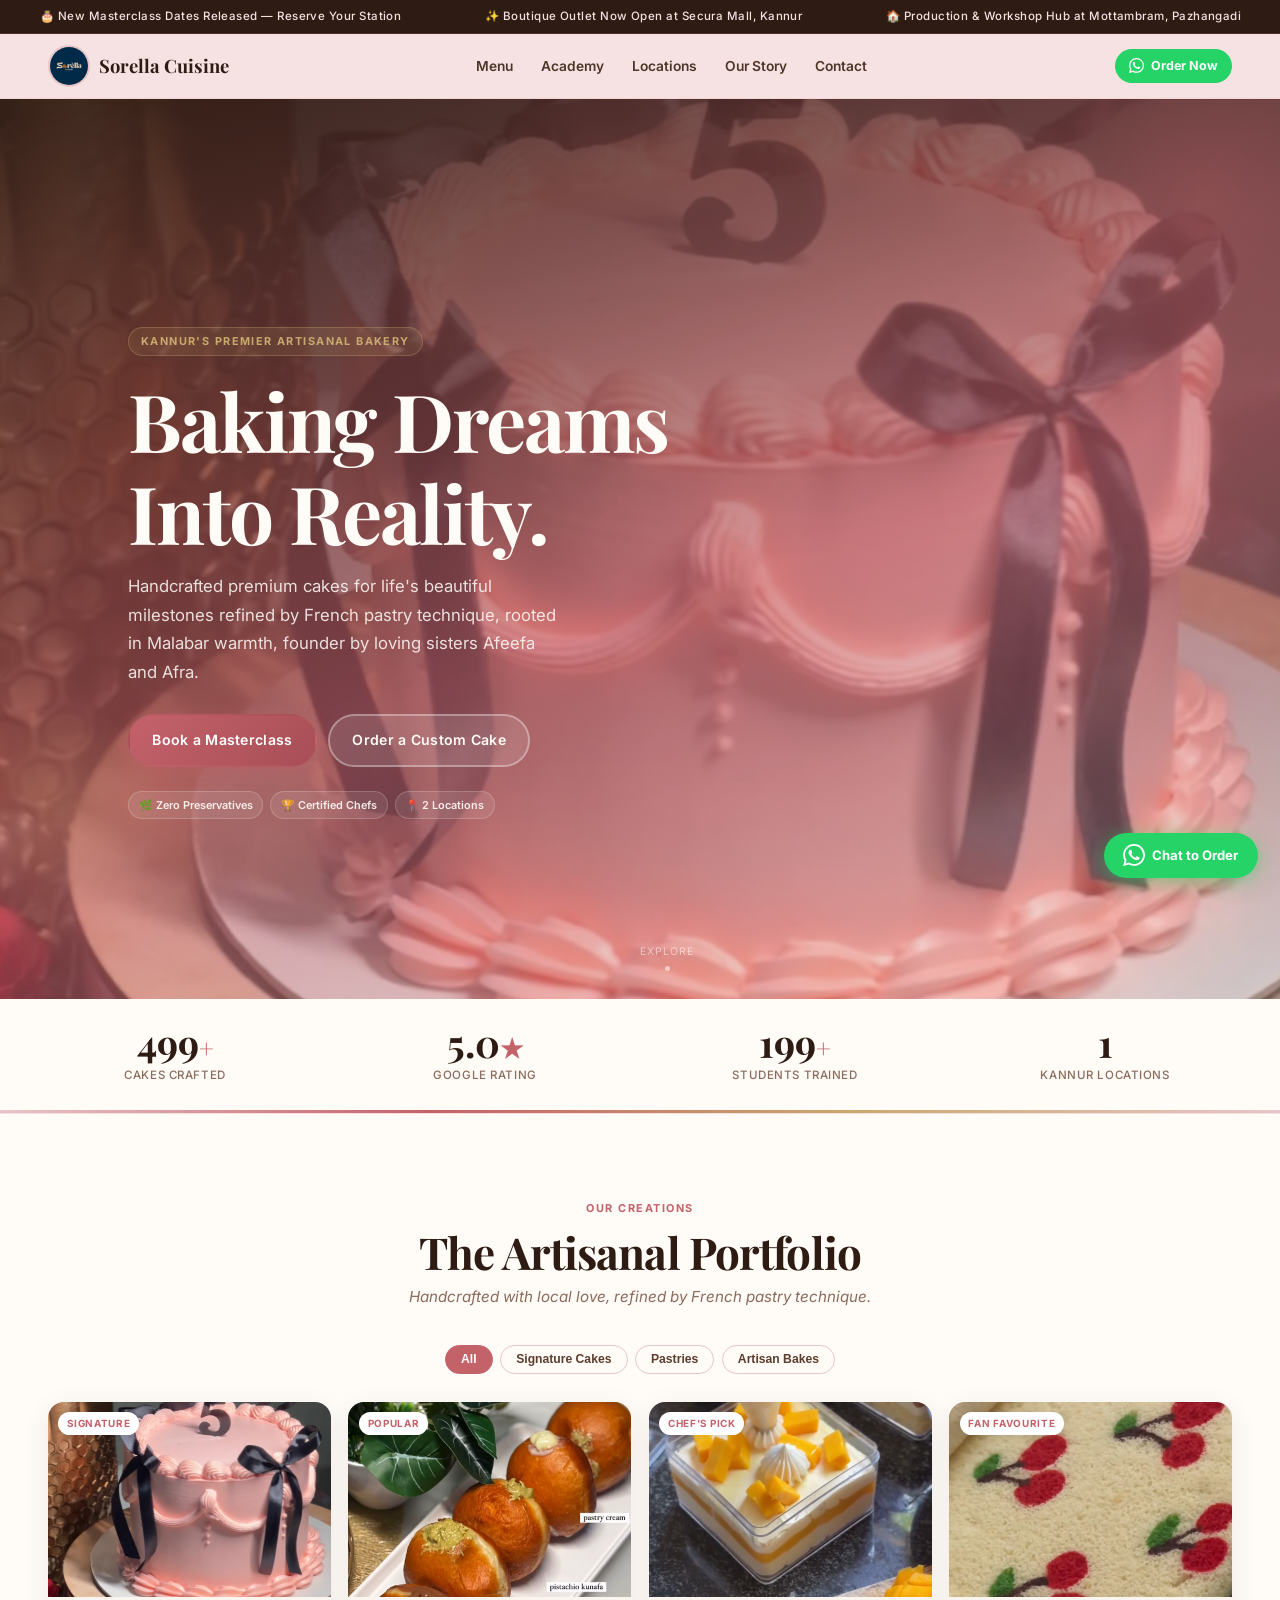
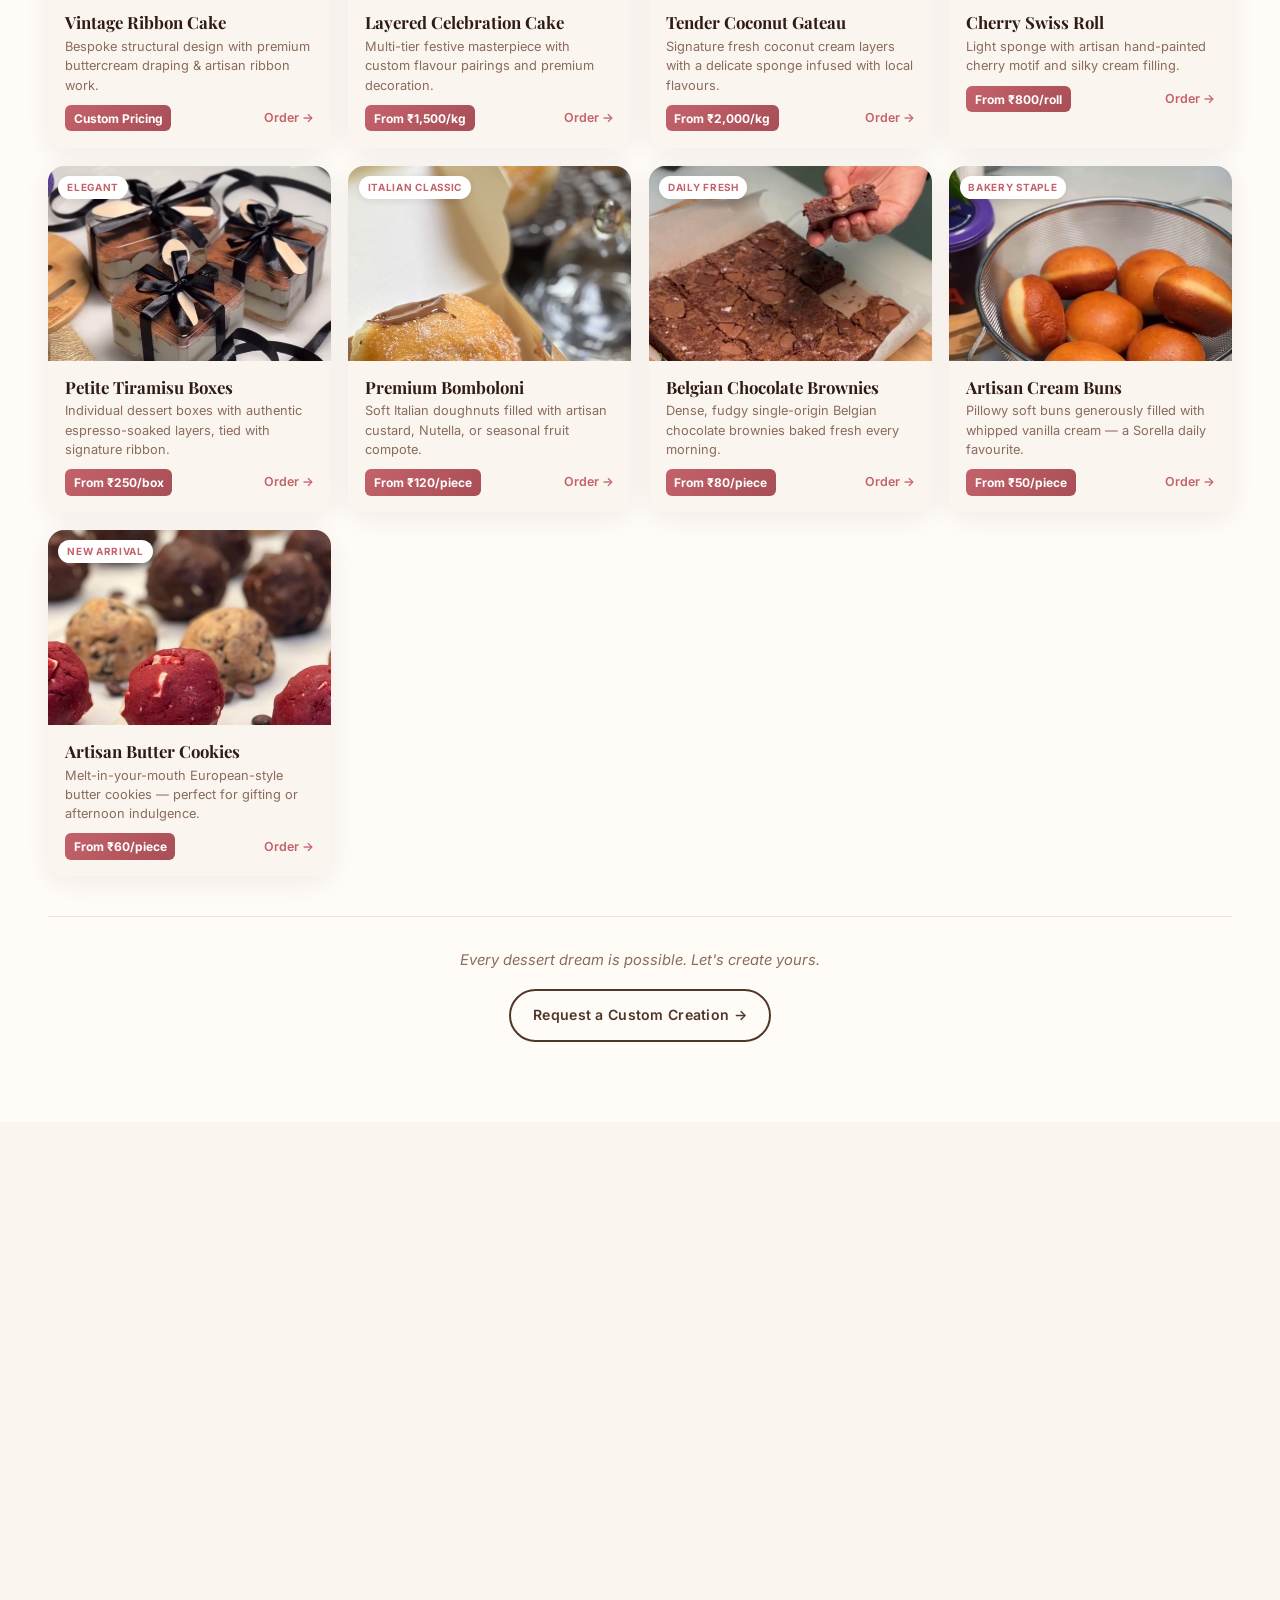
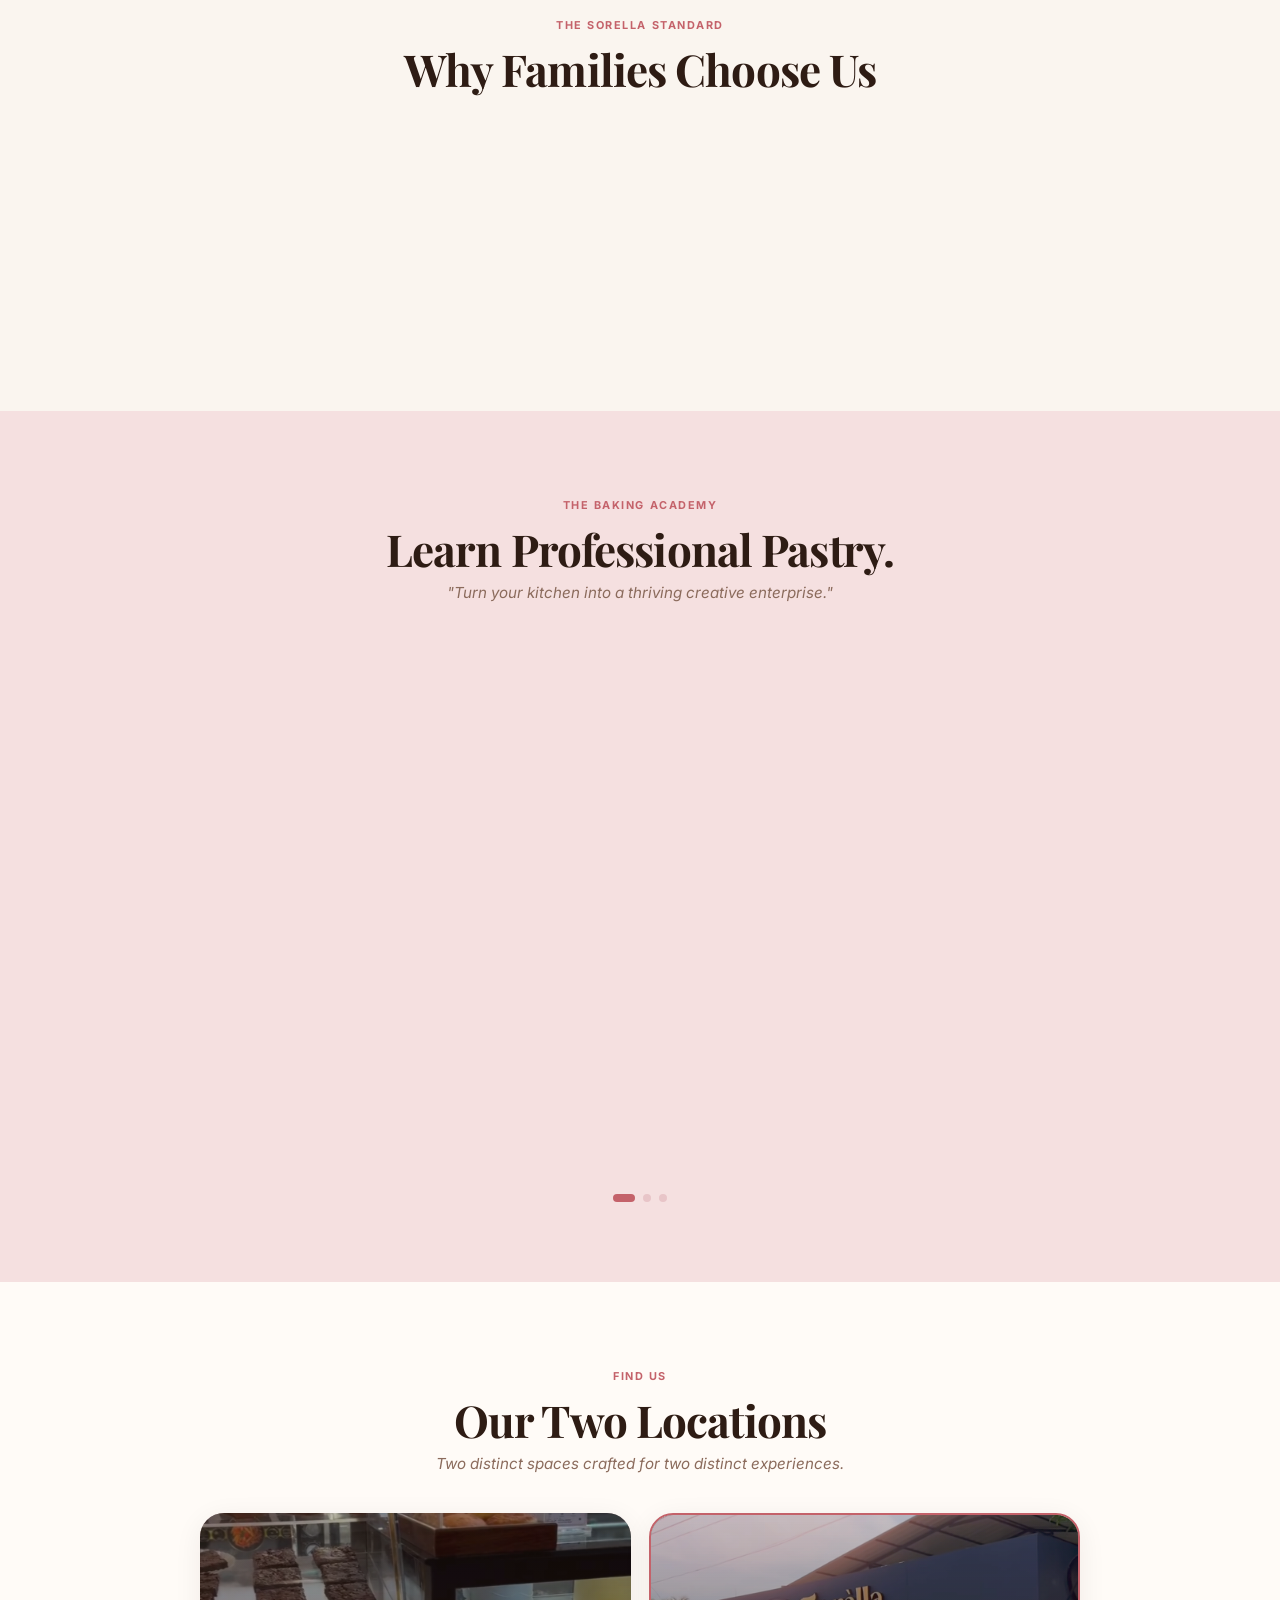
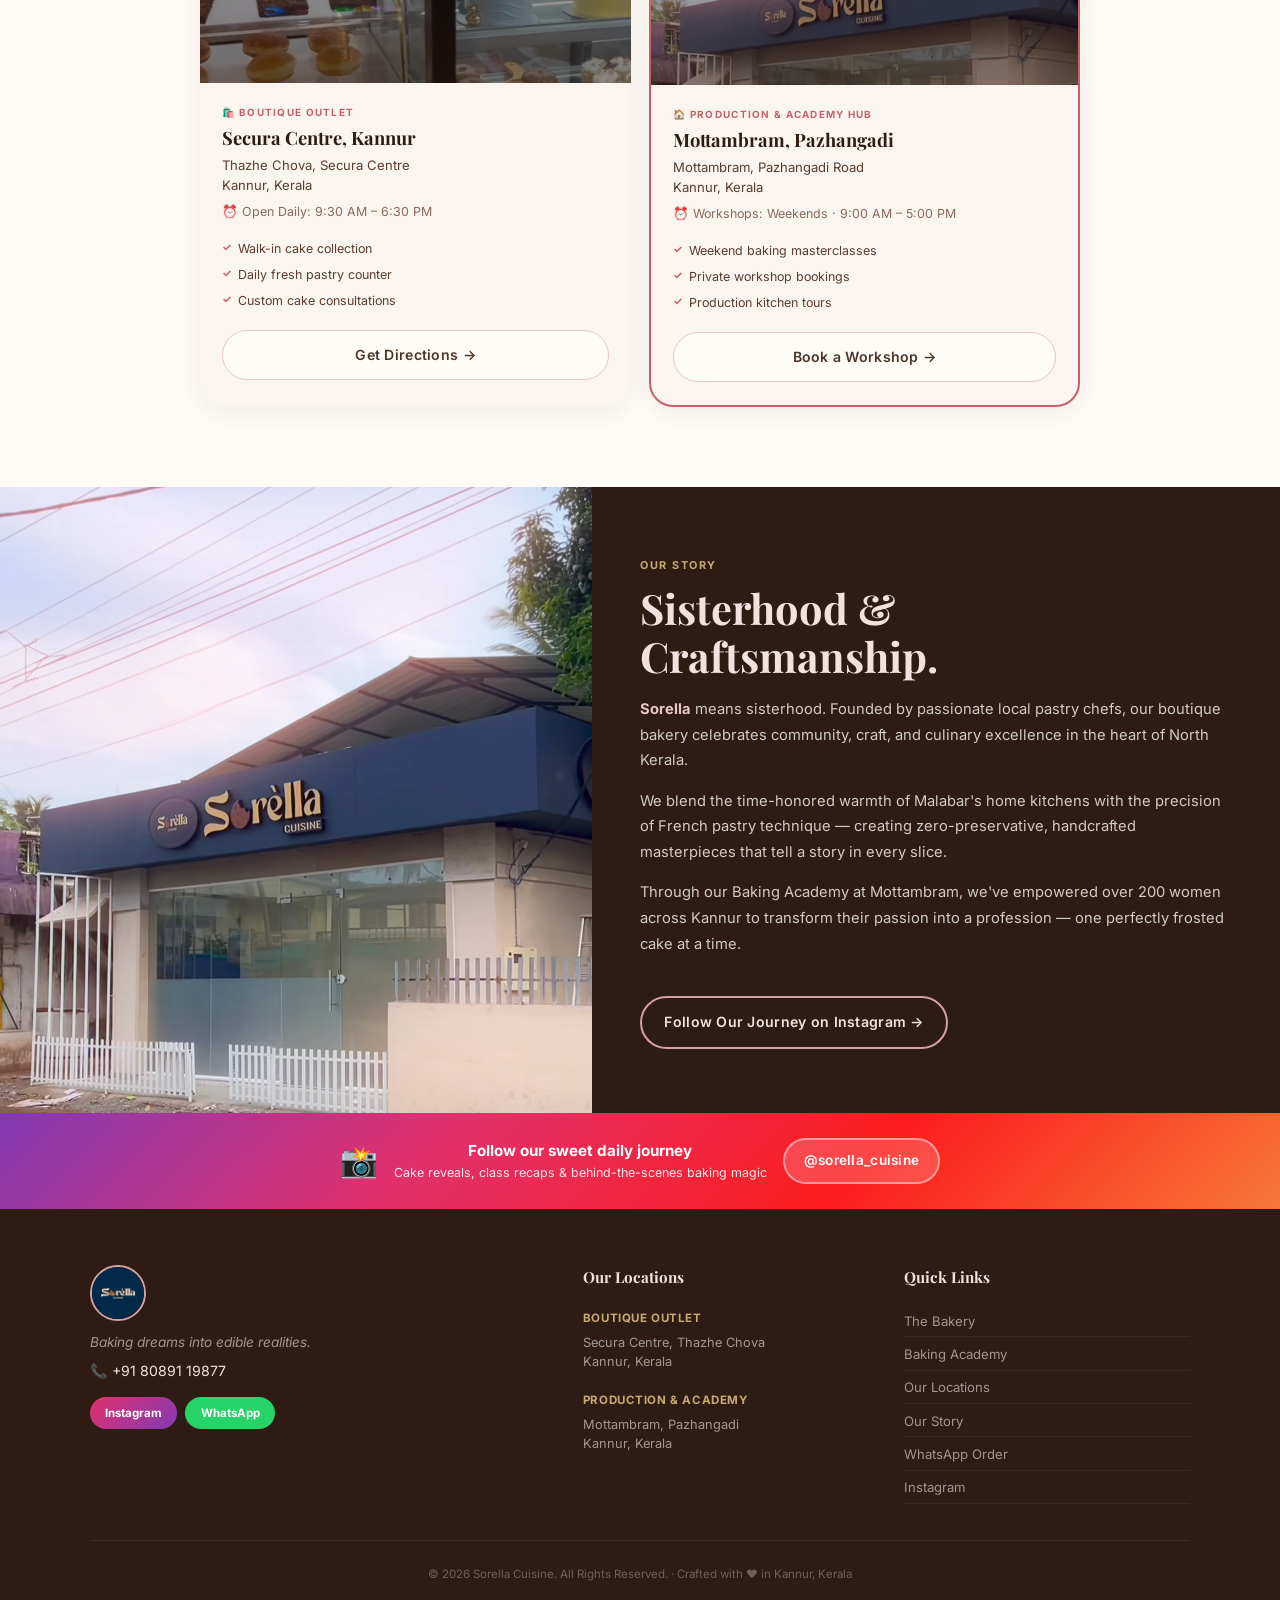
==== commit 88f87551: "Title description adapated Founder info added." ====
--- a/index.html
+++ b/index.html
@@ -52,12 +52,12 @@
             <span>✨ Boutique Outlet Now Open at Secura Mall, Kannur</span>
             <span>🏠 Production &amp; Workshop Hub at Mottambram, Pazhangadi</span>
             <span>🌿 Zero Preservatives · 100% Handcrafted · Certified Chefs</span>
-            <span>📸 Follow @sorella_cuisine for Daily Baking Reels</span>
+            <span>📸 Follow @sorella_cuisine for Baking Reels</span>
             <span>🎂 New Masterclass Dates Released — Reserve Your Station</span>
             <span>✨ Boutique Outlet Now Open at Secura Mall, Kannur</span>
             <span>🏠 Production &amp; Workshop Hub at Mottambram, Pazhangadi</span>
             <span>🌿 Zero Preservatives · 100% Handcrafted · Certified Chefs</span>
-            <span>📸 Follow @sorella_cuisine for Daily Baking Reels</span>
+            <span>📸 Follow @sorella_cuisine for Baking Reels</span>
         </div>
     </div>
 </div>
@@ -113,7 +113,7 @@
     <div class="hero-content">
         <span class="hero-eyebrow">Kannur's Premier Artisanal Bakery</span>
         <h1 class="hero-title">Baking Dreams<br>Into Reality.</h1>
-        <p class="hero-sub">Handcrafted premium cakes for life's beautiful milestones — refined by French pastry technique, rooted in Malabar warmth.</p>
+        <p class="hero-sub">Handcrafted premium cakes for life's beautiful milestones refined by French pastry technique, rooted in Malabar warmth, founder by loving sisters Afeefa and Afra.</p>
         <div class="hero-actions">
             <a href="https://wa.me/918089119877?text=Hi%20Sorella!%20I%20want%20to%20book%20a%20Masterclass." target="_blank" rel="noopener" class="btn btn-hero-primary">Book a Masterclass</a>
             <a href="https://wa.me/918089119877?text=Hi%20Sorella!%20I%20want%20to%20order%20a%20custom%20cake." target="_blank" rel="noopener" class="btn btn-hero-secondary">Order a Custom Cake</a>
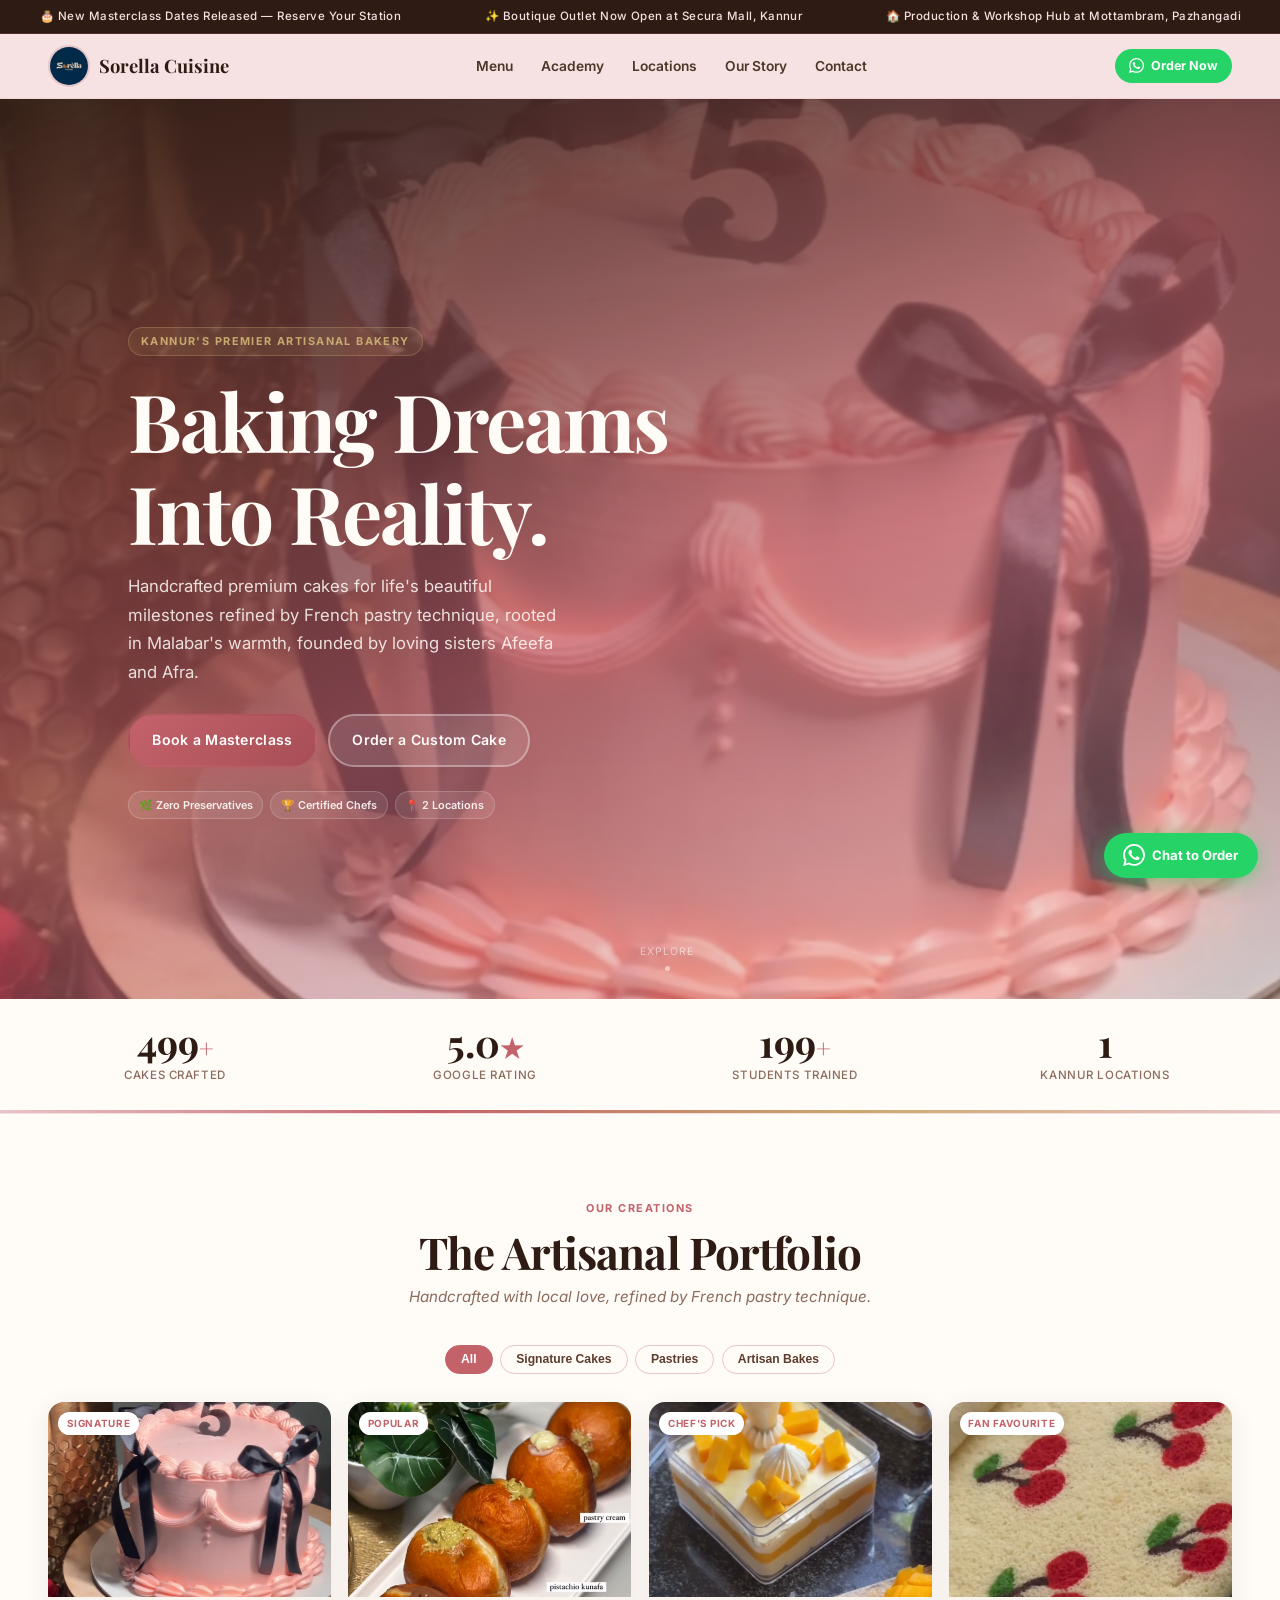
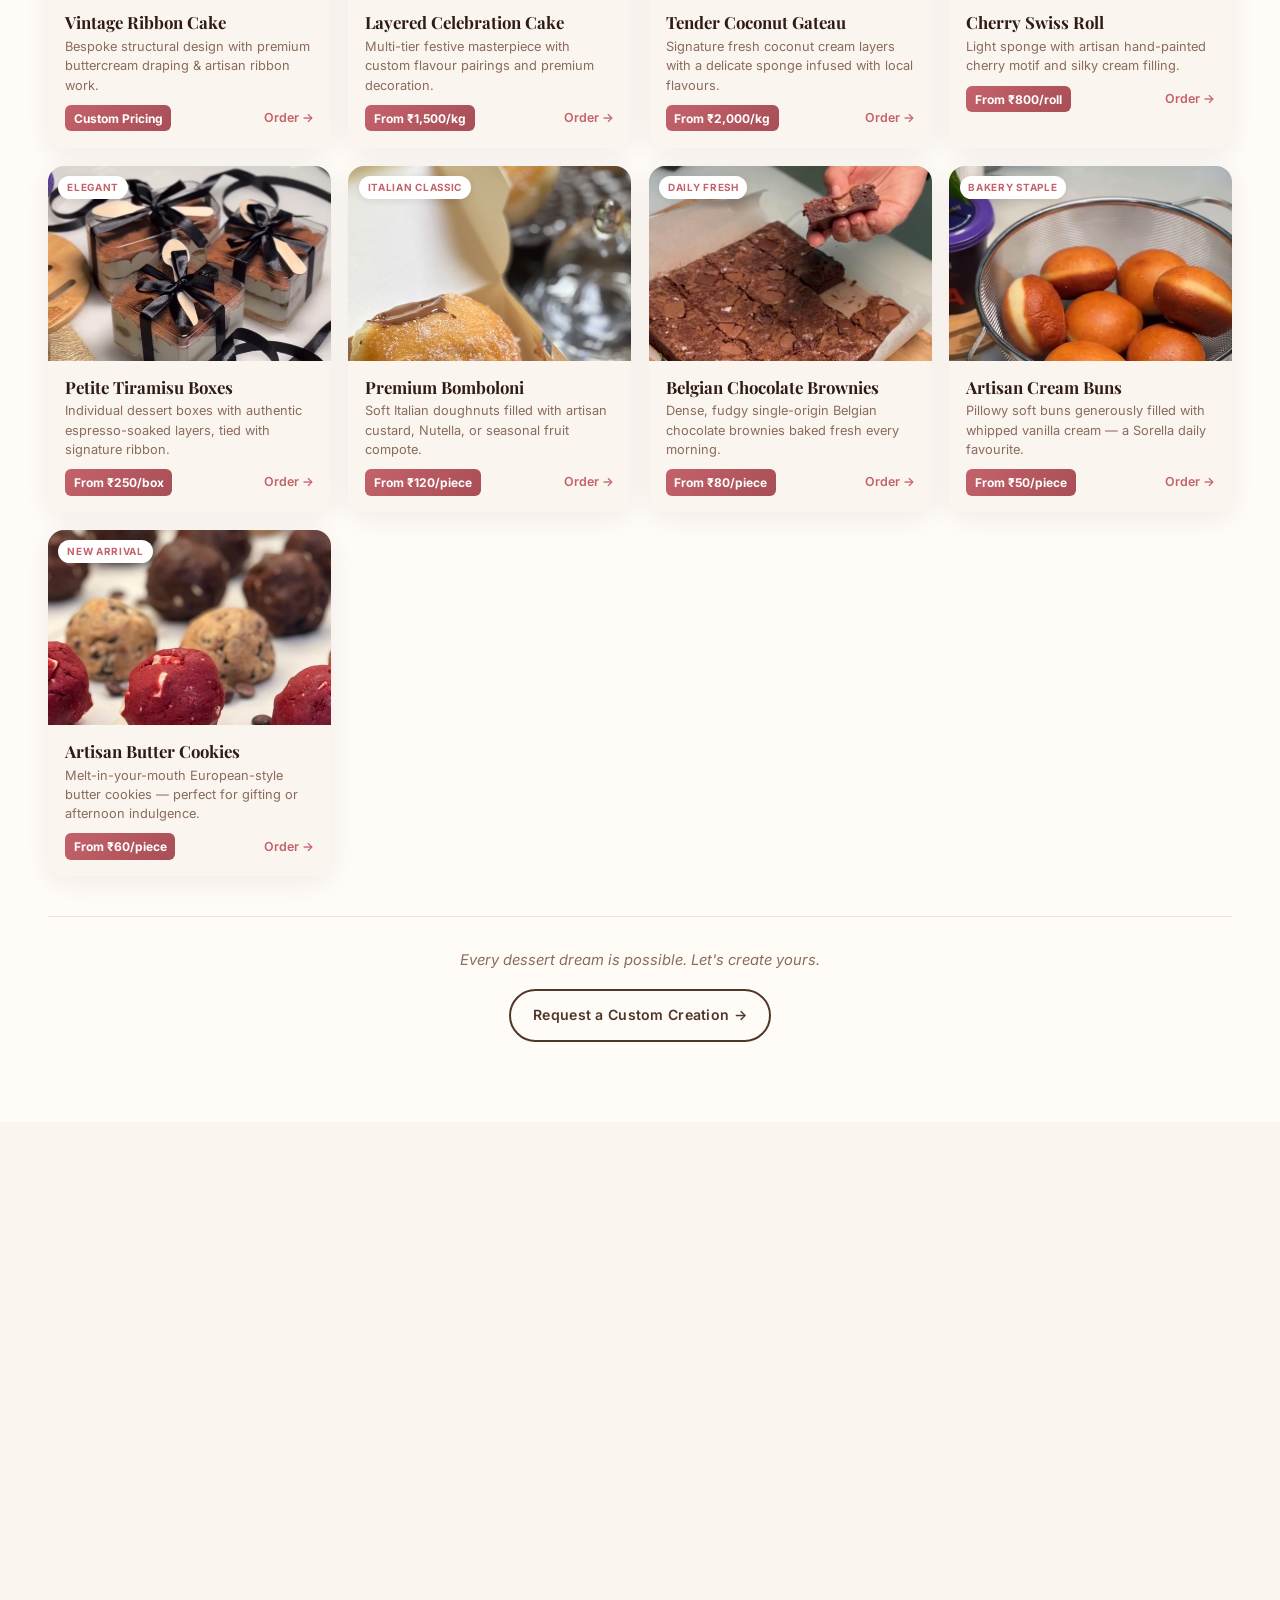
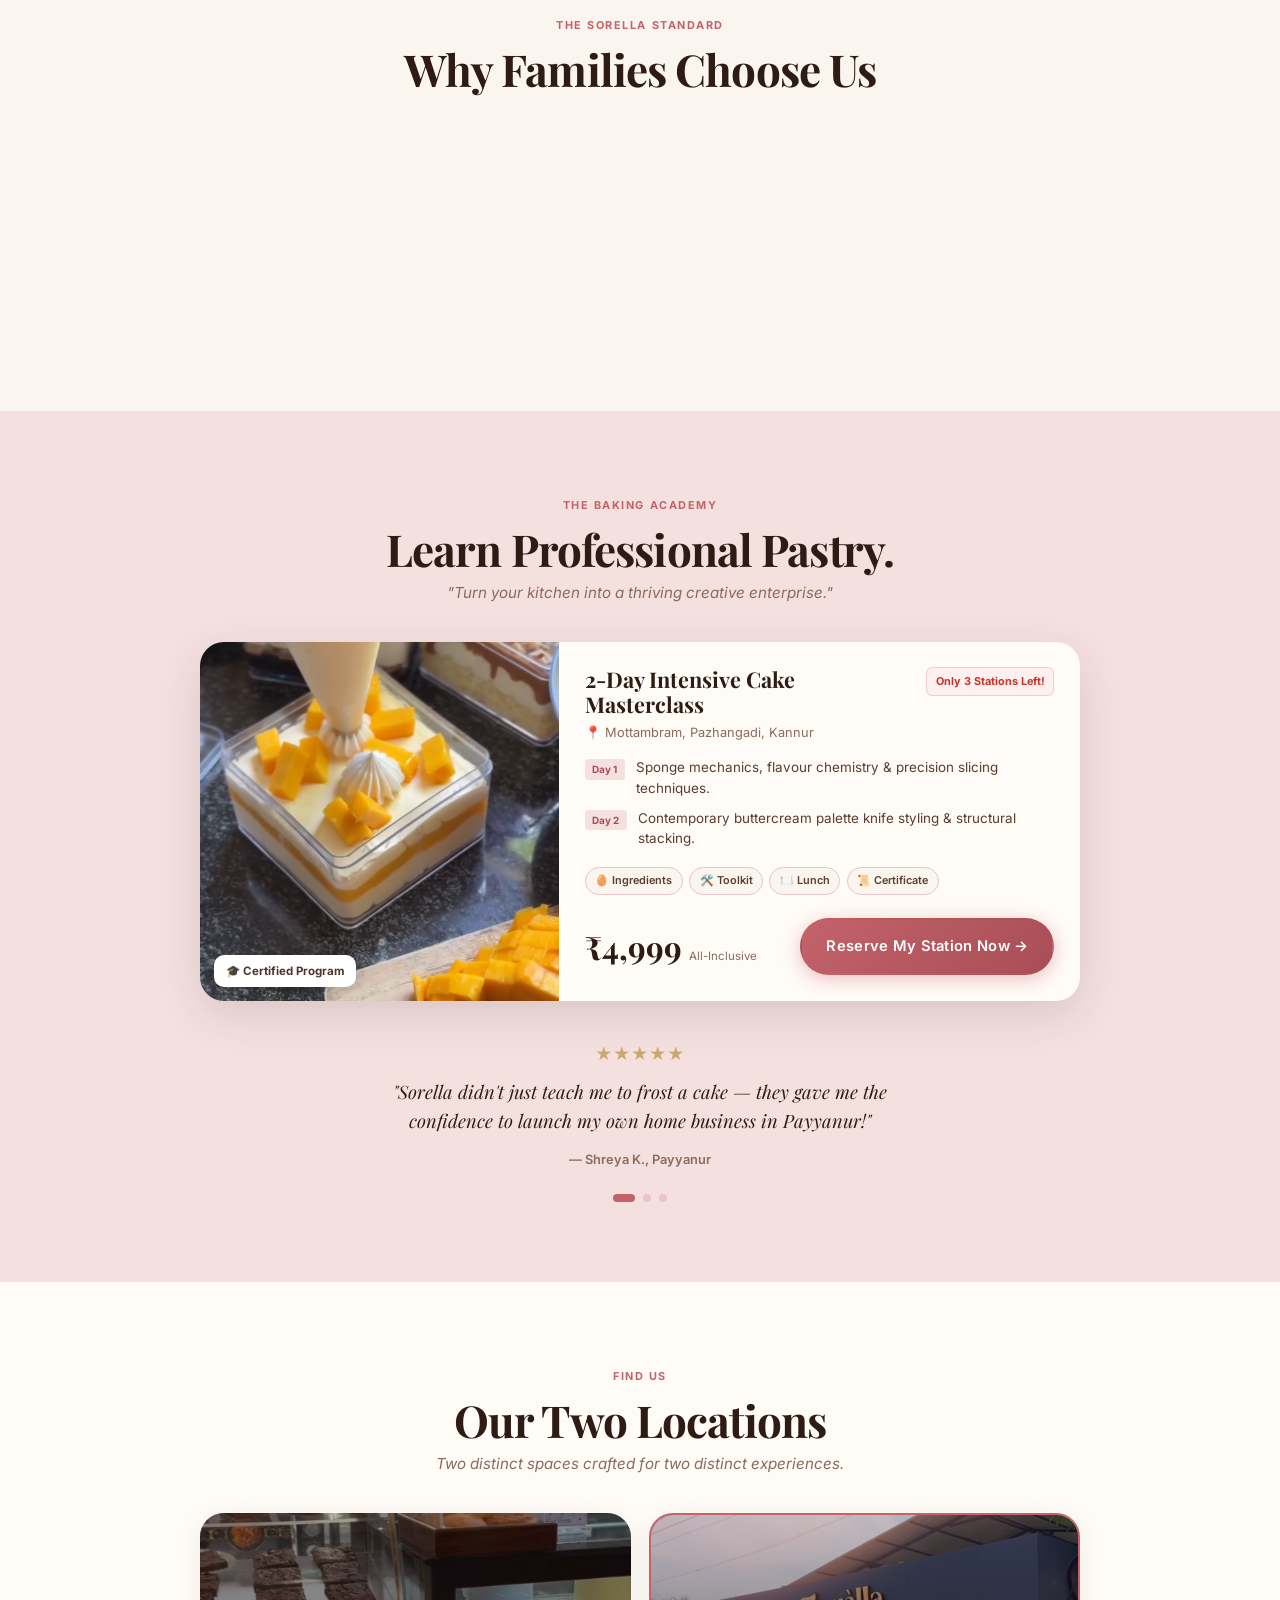
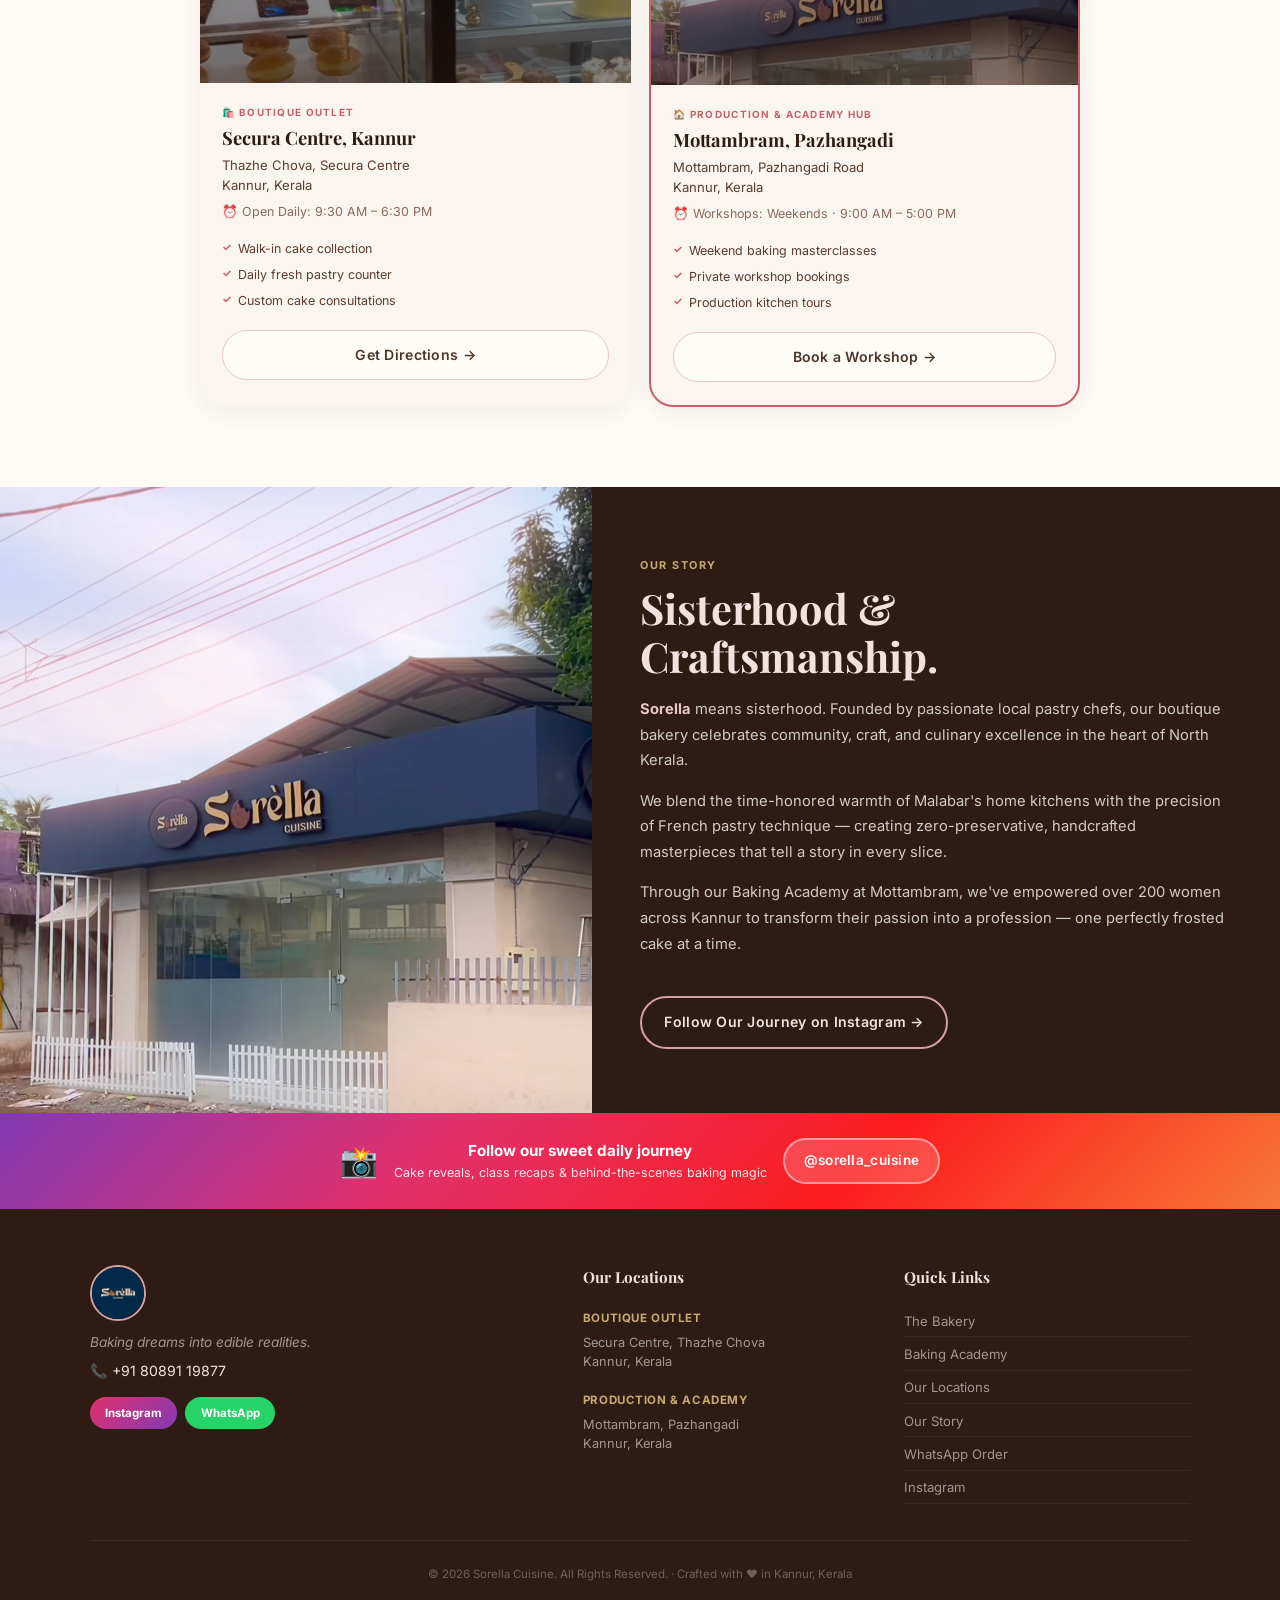
==== commit 4064da85: "title text correction Founder names added" ====
--- a/index.html
+++ b/index.html
@@ -113,7 +113,7 @@
     <div class="hero-content">
         <span class="hero-eyebrow">Kannur's Premier Artisanal Bakery</span>
         <h1 class="hero-title">Baking Dreams<br>Into Reality.</h1>
-        <p class="hero-sub">Handcrafted premium cakes for life's beautiful milestones refined by French pastry technique, rooted in Malabar warmth, founder by loving sisters Afeefa and Afra.</p>
+        <p class="hero-sub">Handcrafted premium cakes for life's beautiful milestones refined by French pastry technique, rooted in Malabar's warmth, founded by loving sisters Afeefa and Afra.</p>
         <div class="hero-actions">
             <a href="https://wa.me/918089119877?text=Hi%20Sorella!%20I%20want%20to%20book%20a%20Masterclass." target="_blank" rel="noopener" class="btn btn-hero-primary">Book a Masterclass</a>
             <a href="https://wa.me/918089119877?text=Hi%20Sorella!%20I%20want%20to%20order%20a%20custom%20cake." target="_blank" rel="noopener" class="btn btn-hero-secondary">Order a Custom Cake</a>
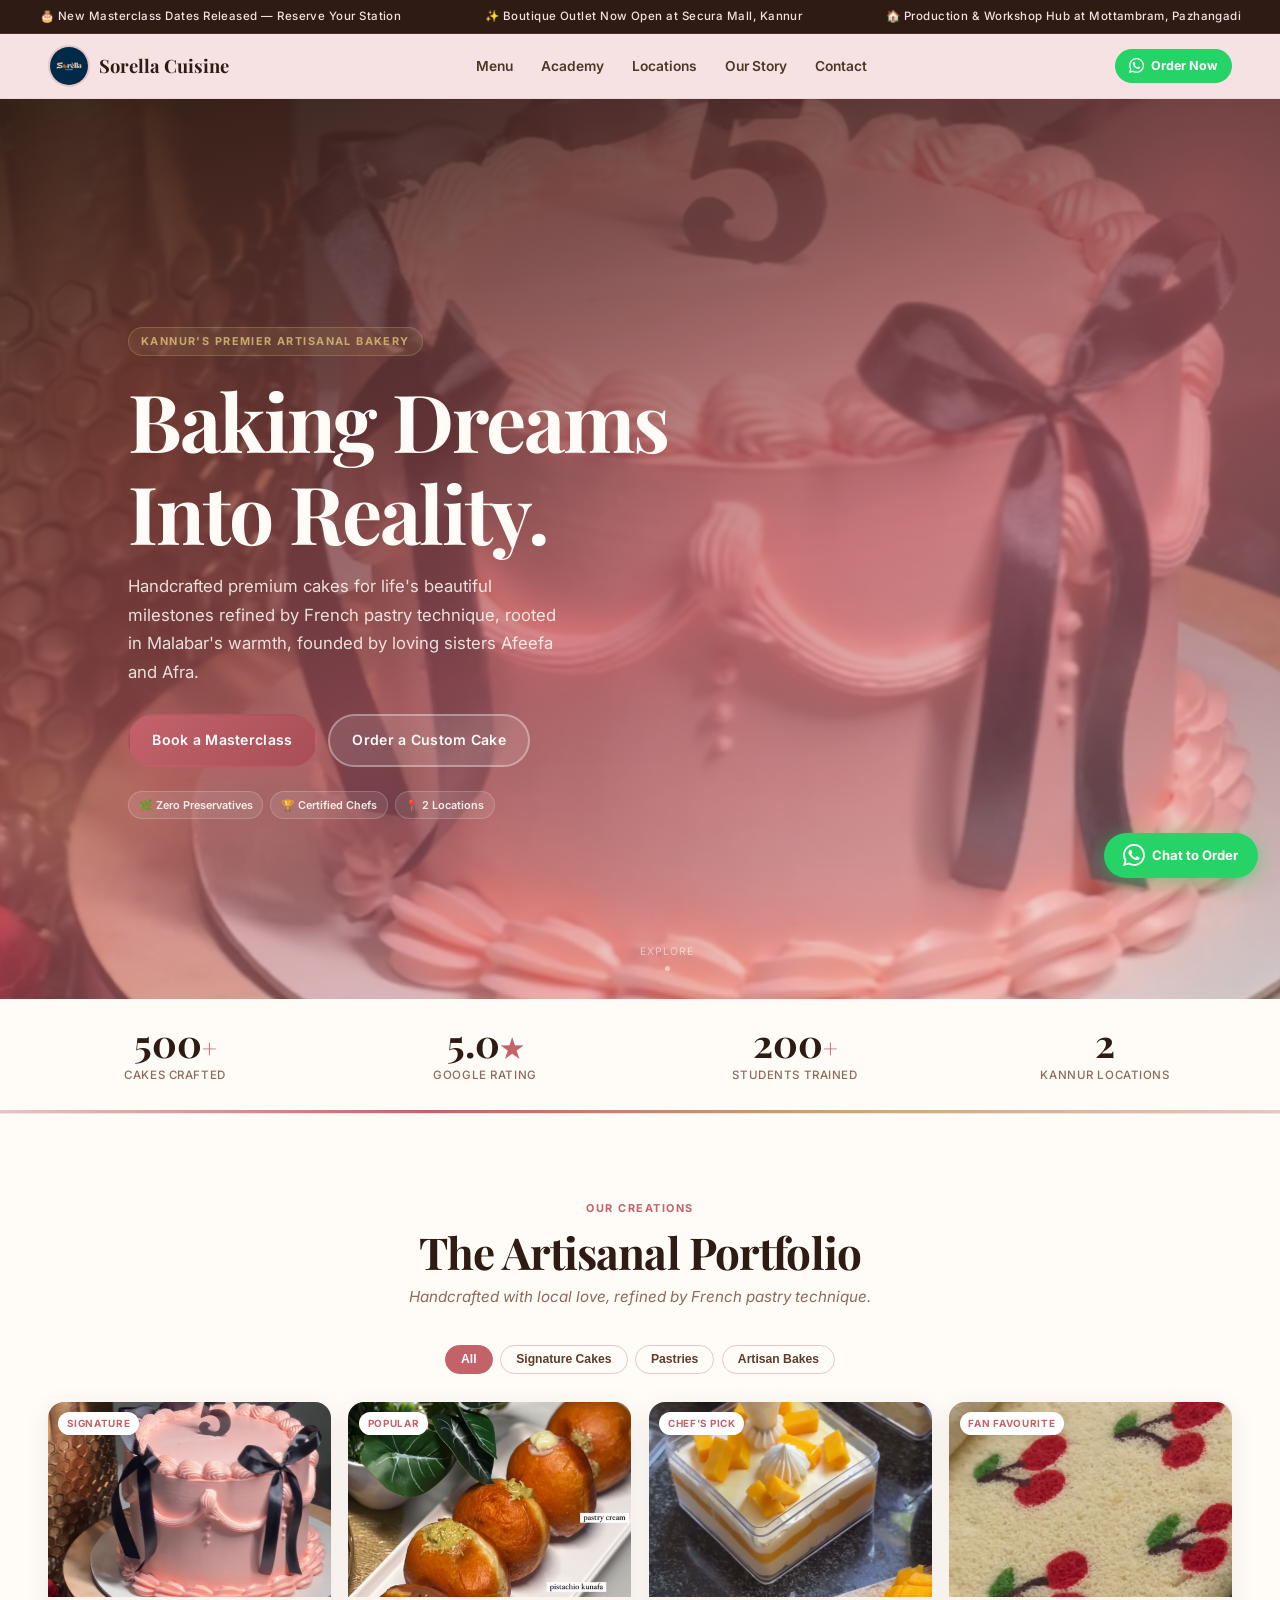
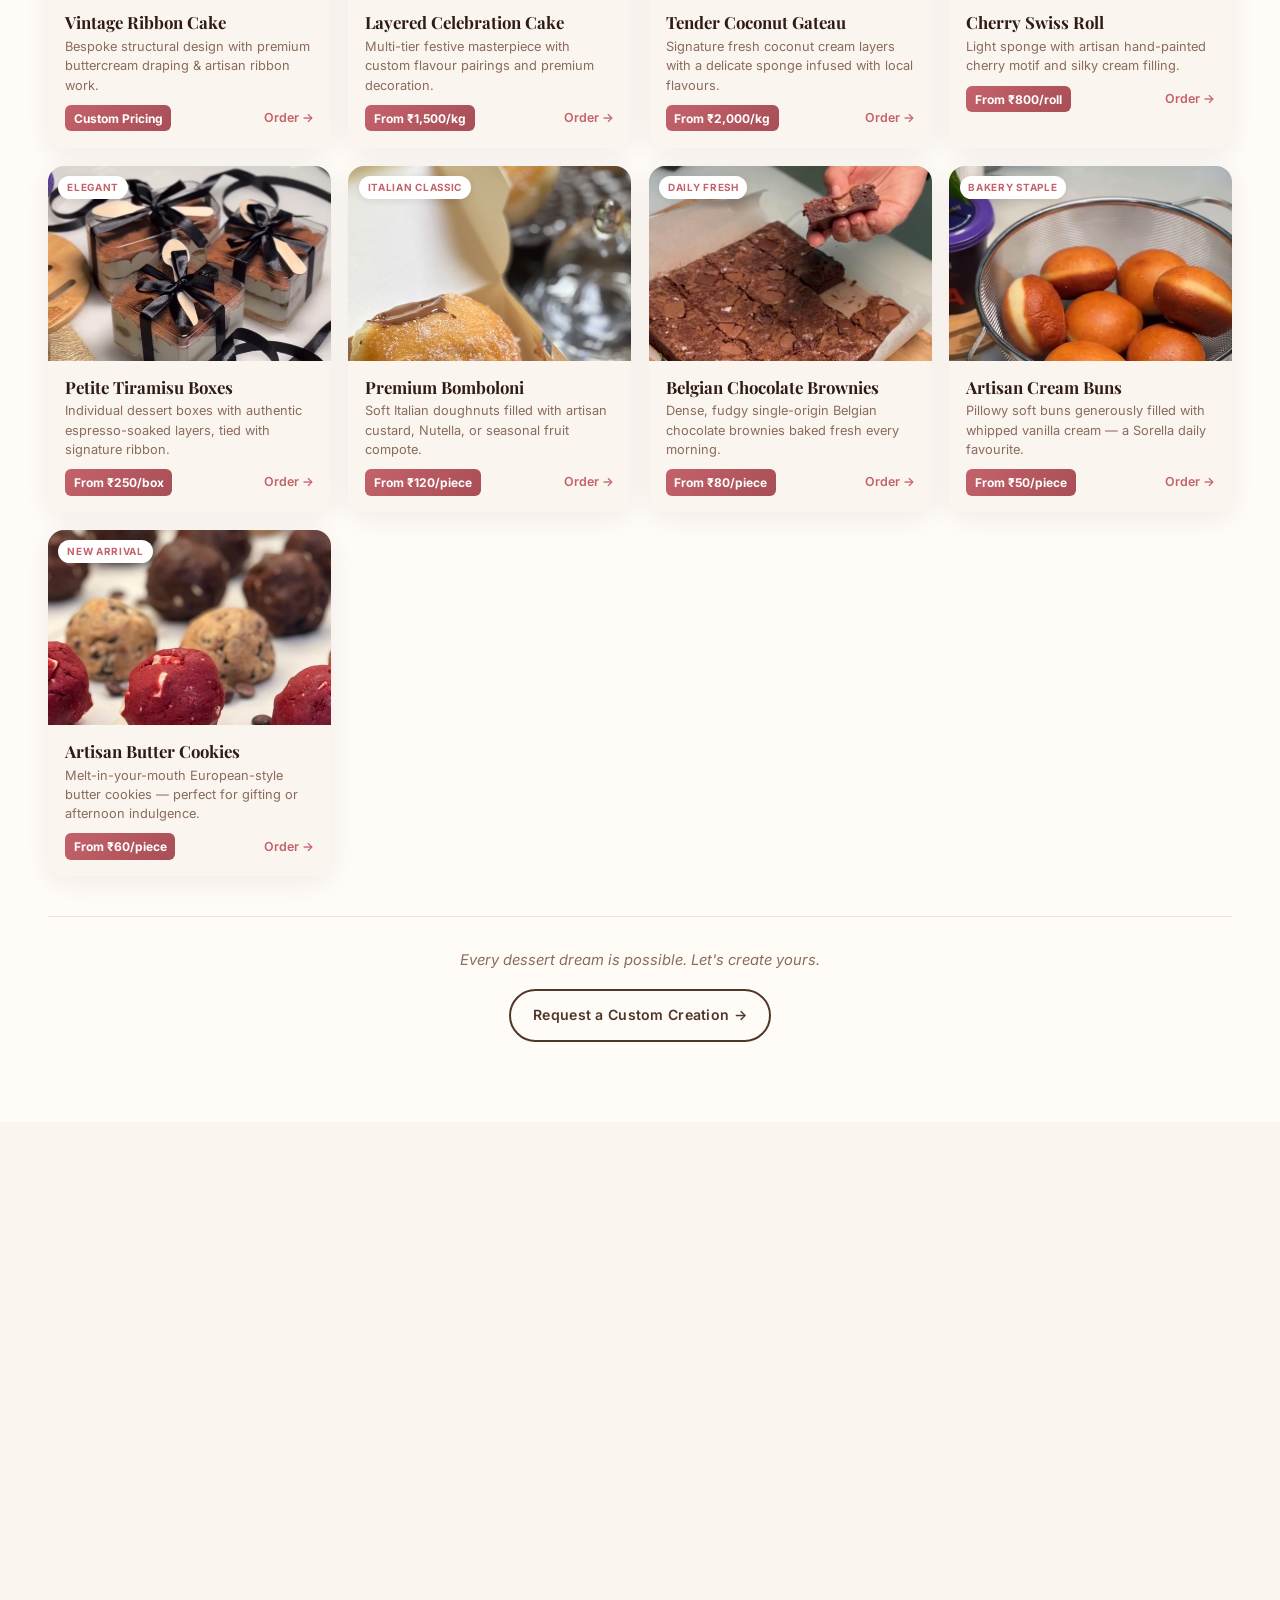
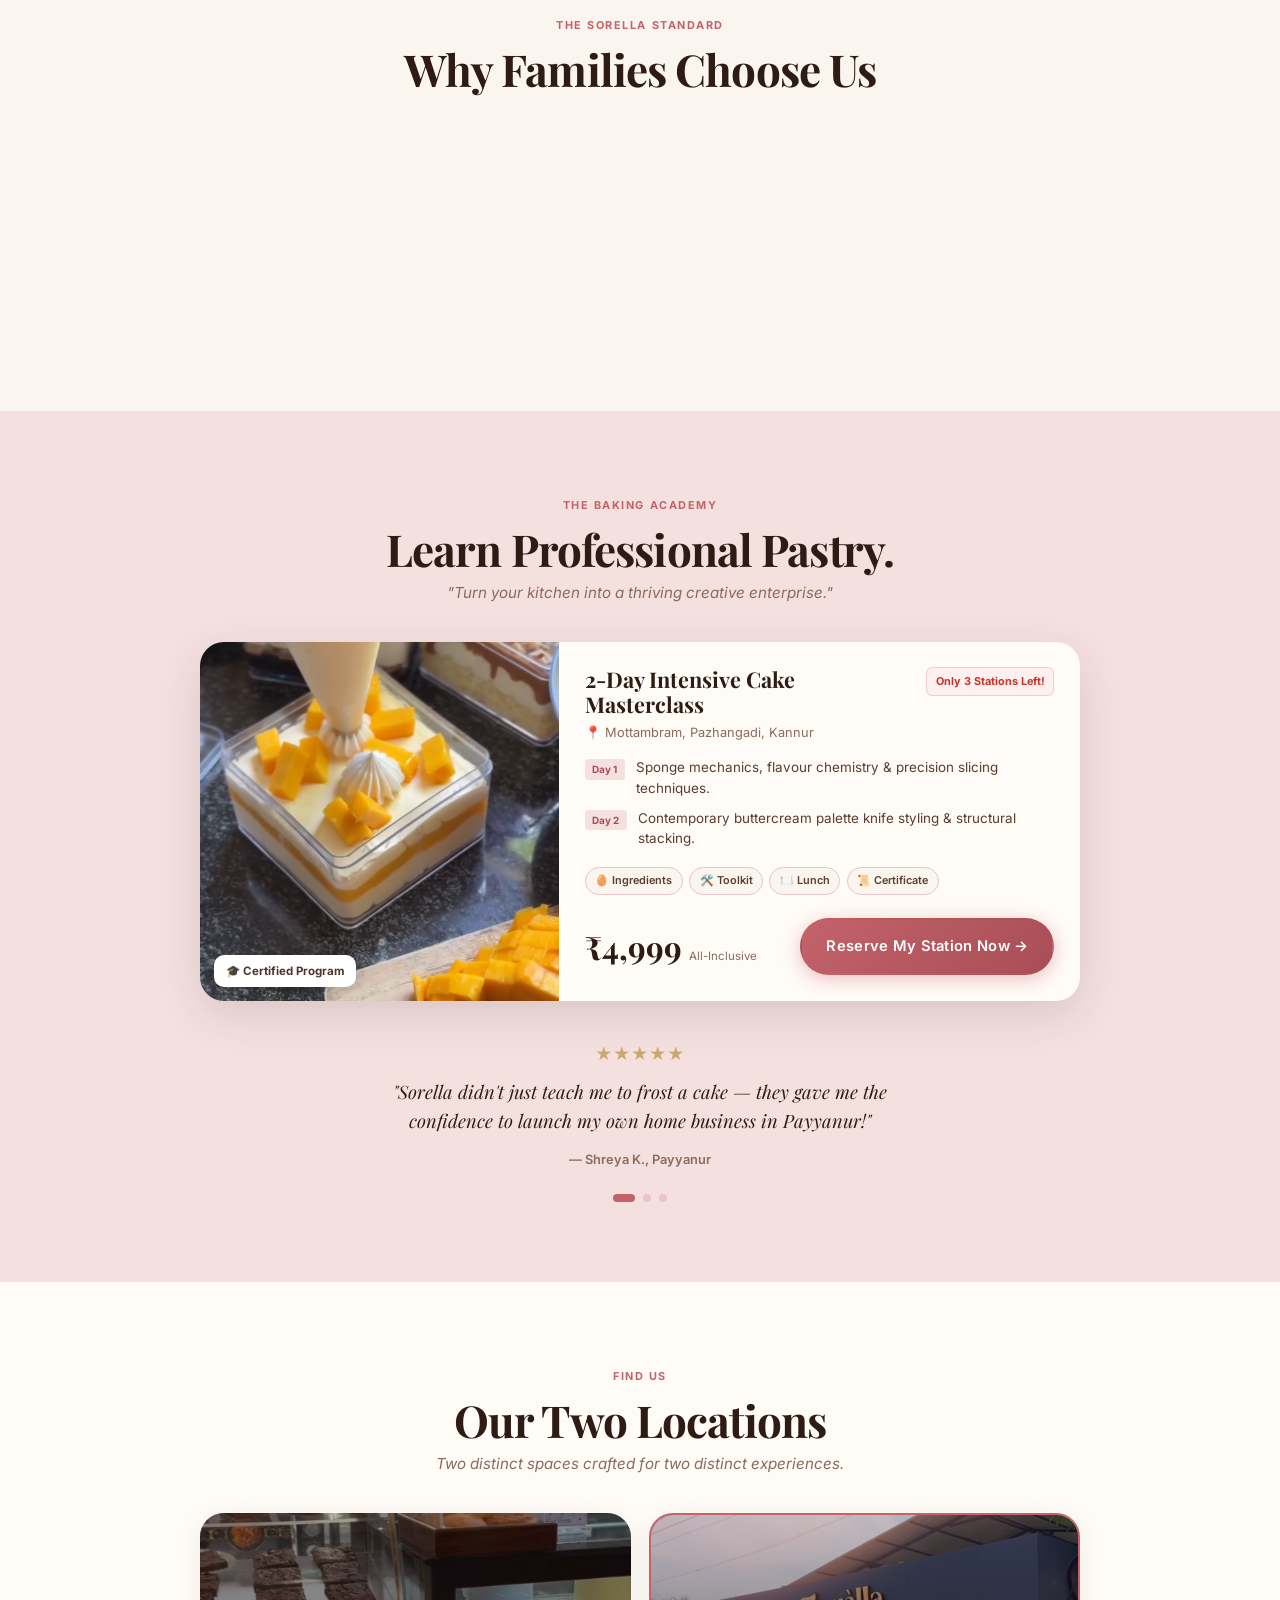
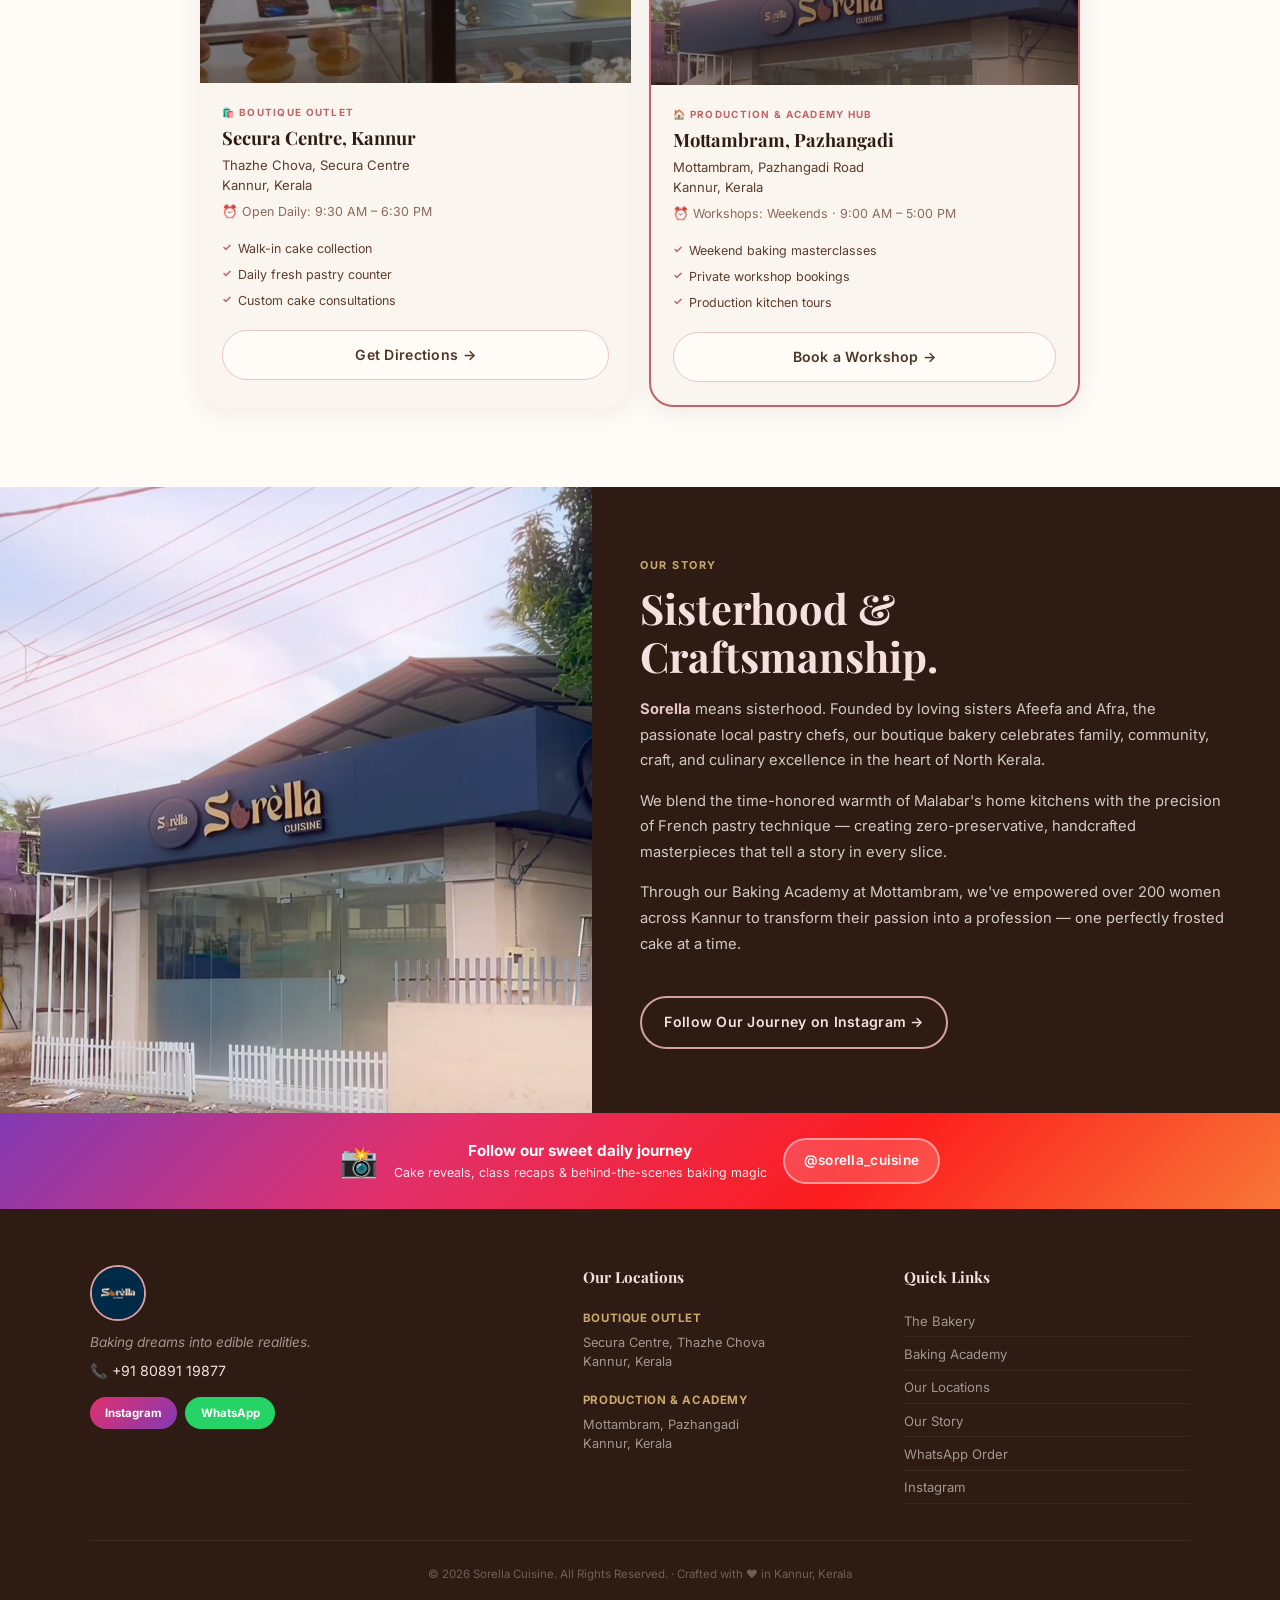
==== commit 1e93decf: "Story update" ====
--- a/index.html
+++ b/index.html
@@ -493,7 +493,7 @@
     <div class="story-content reveal">
         <span class="eyebrow eyebrow-light">Our Story</span>
         <h2>Sisterhood &amp;<br>Craftsmanship.</h2>
-        <p><strong>Sorella</strong> means sisterhood. Founded by passionate local pastry chefs, our boutique bakery celebrates community, craft, and culinary excellence in the heart of North Kerala.</p>
+        <p><strong>Sorella</strong> means sisterhood. Founded by loving sisters Afeefa and Afra, the passionate local pastry chefs, our boutique bakery celebrates family, community, craft, and culinary excellence in the heart of North Kerala.</p>
         <p>We blend the time-honored warmth of Malabar's home kitchens with the precision of French pastry technique — creating zero-preservative, handcrafted masterpieces that tell a story in every slice.</p>
         <p>Through our Baking Academy at Mottambram, we've empowered over 200 women across Kannur to transform their passion into a profession — one perfectly frosted cake at a time.</p>
         <a href="https://www.instagram.com/sorella_cuisine/" target="_blank" rel="noopener noreferrer" class="btn btn-story">Follow Our Journey on Instagram →</a>
